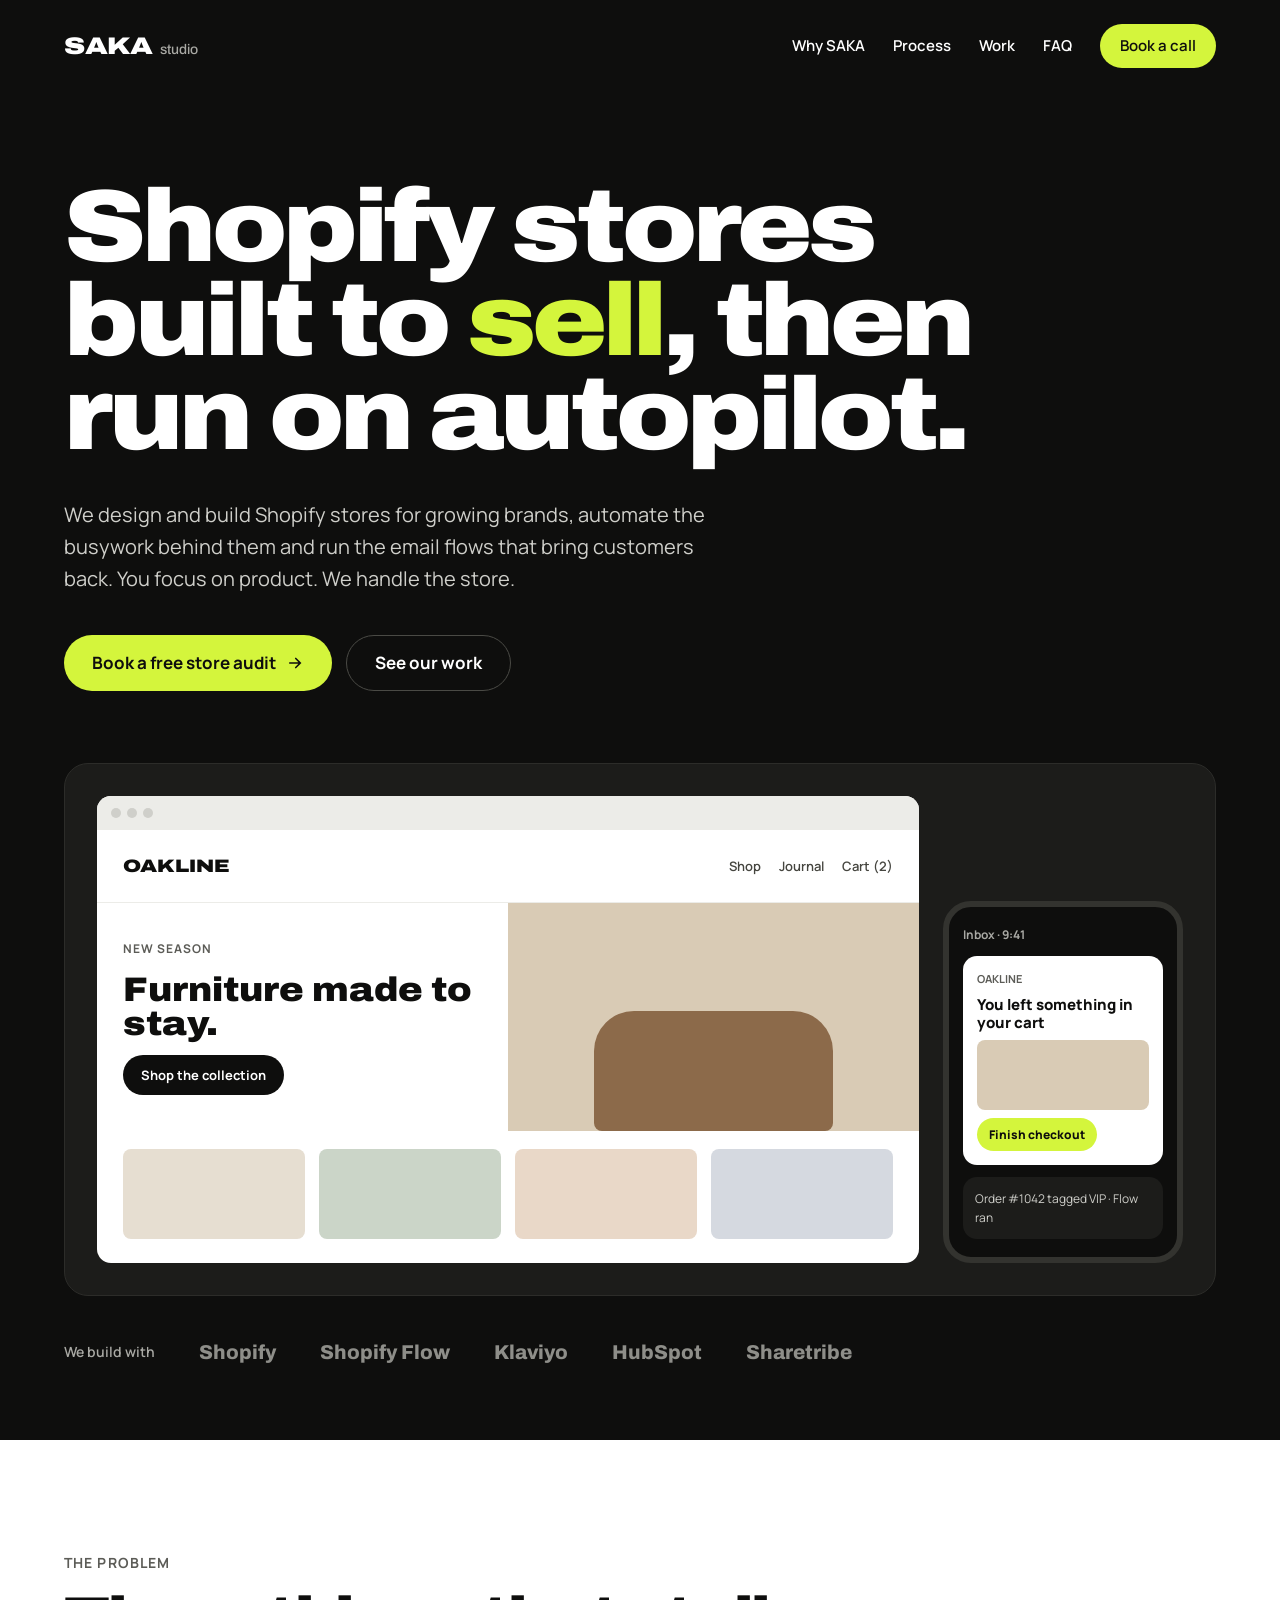
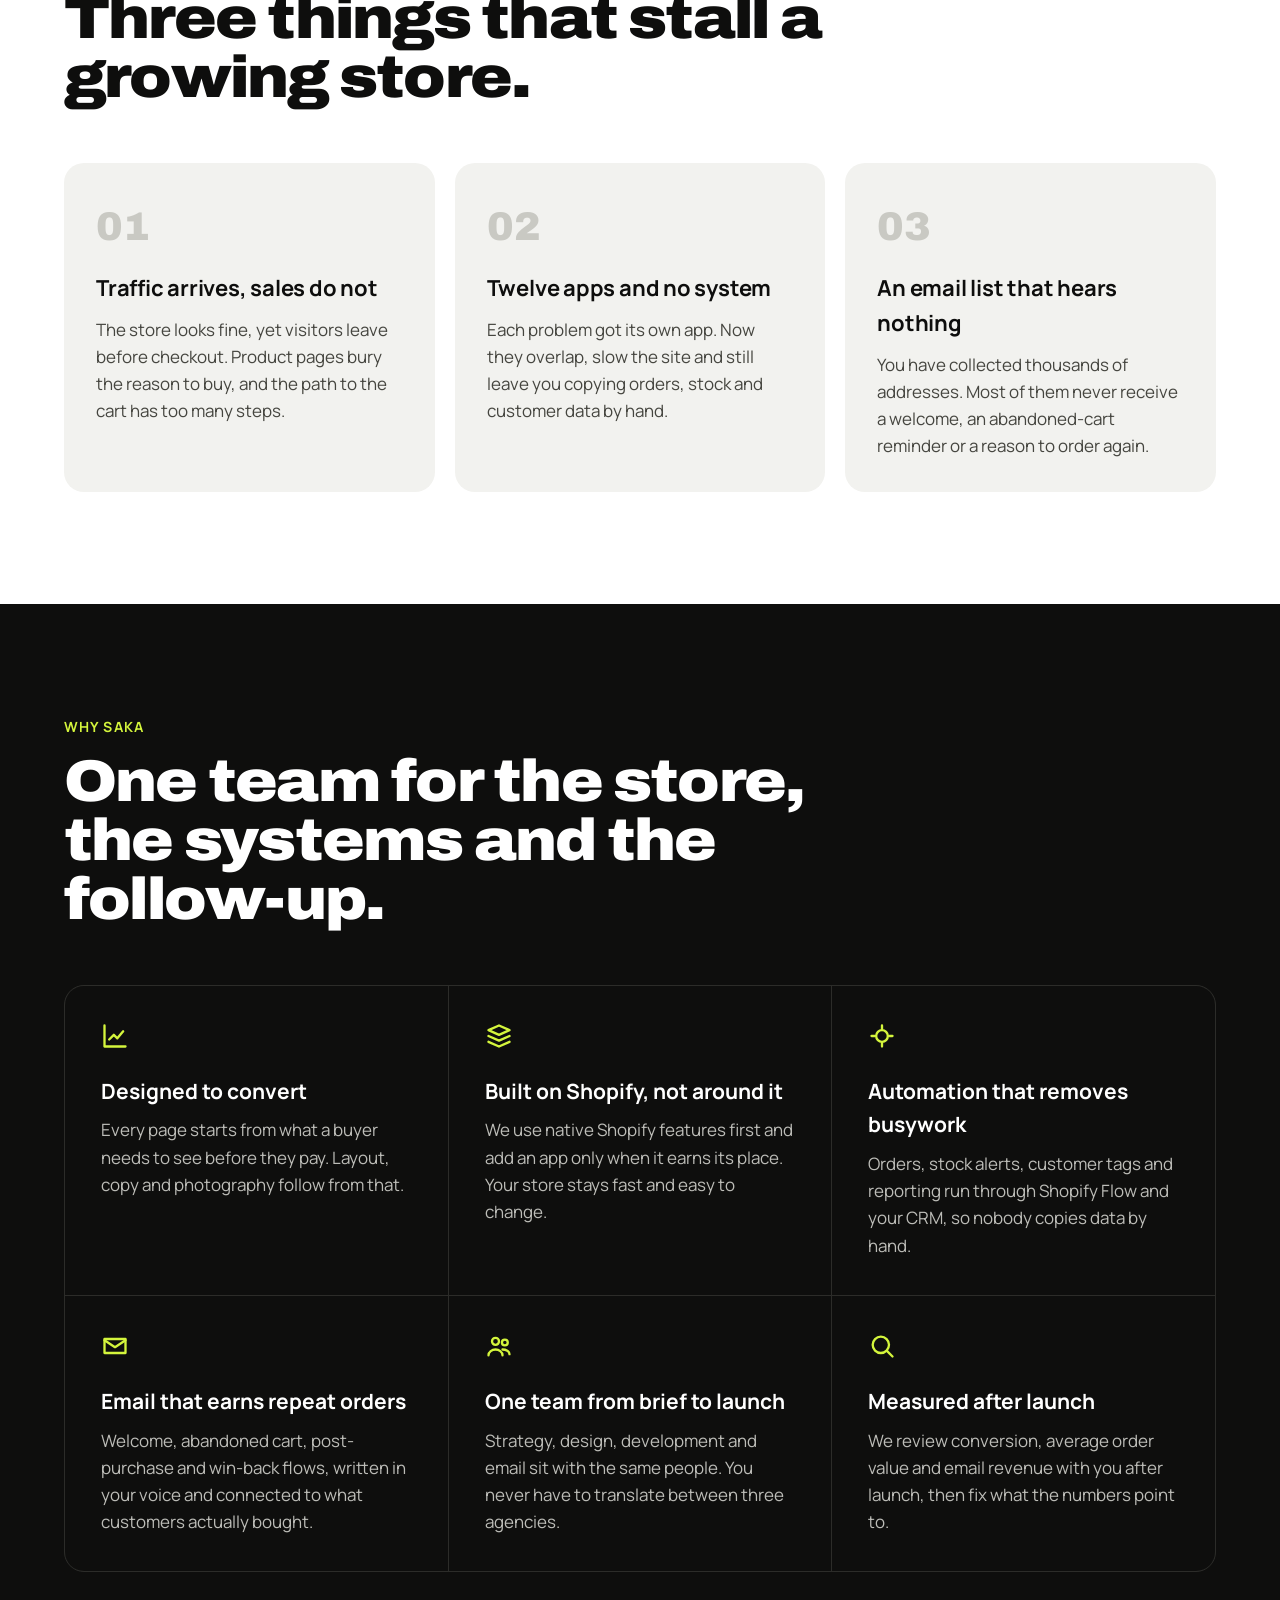
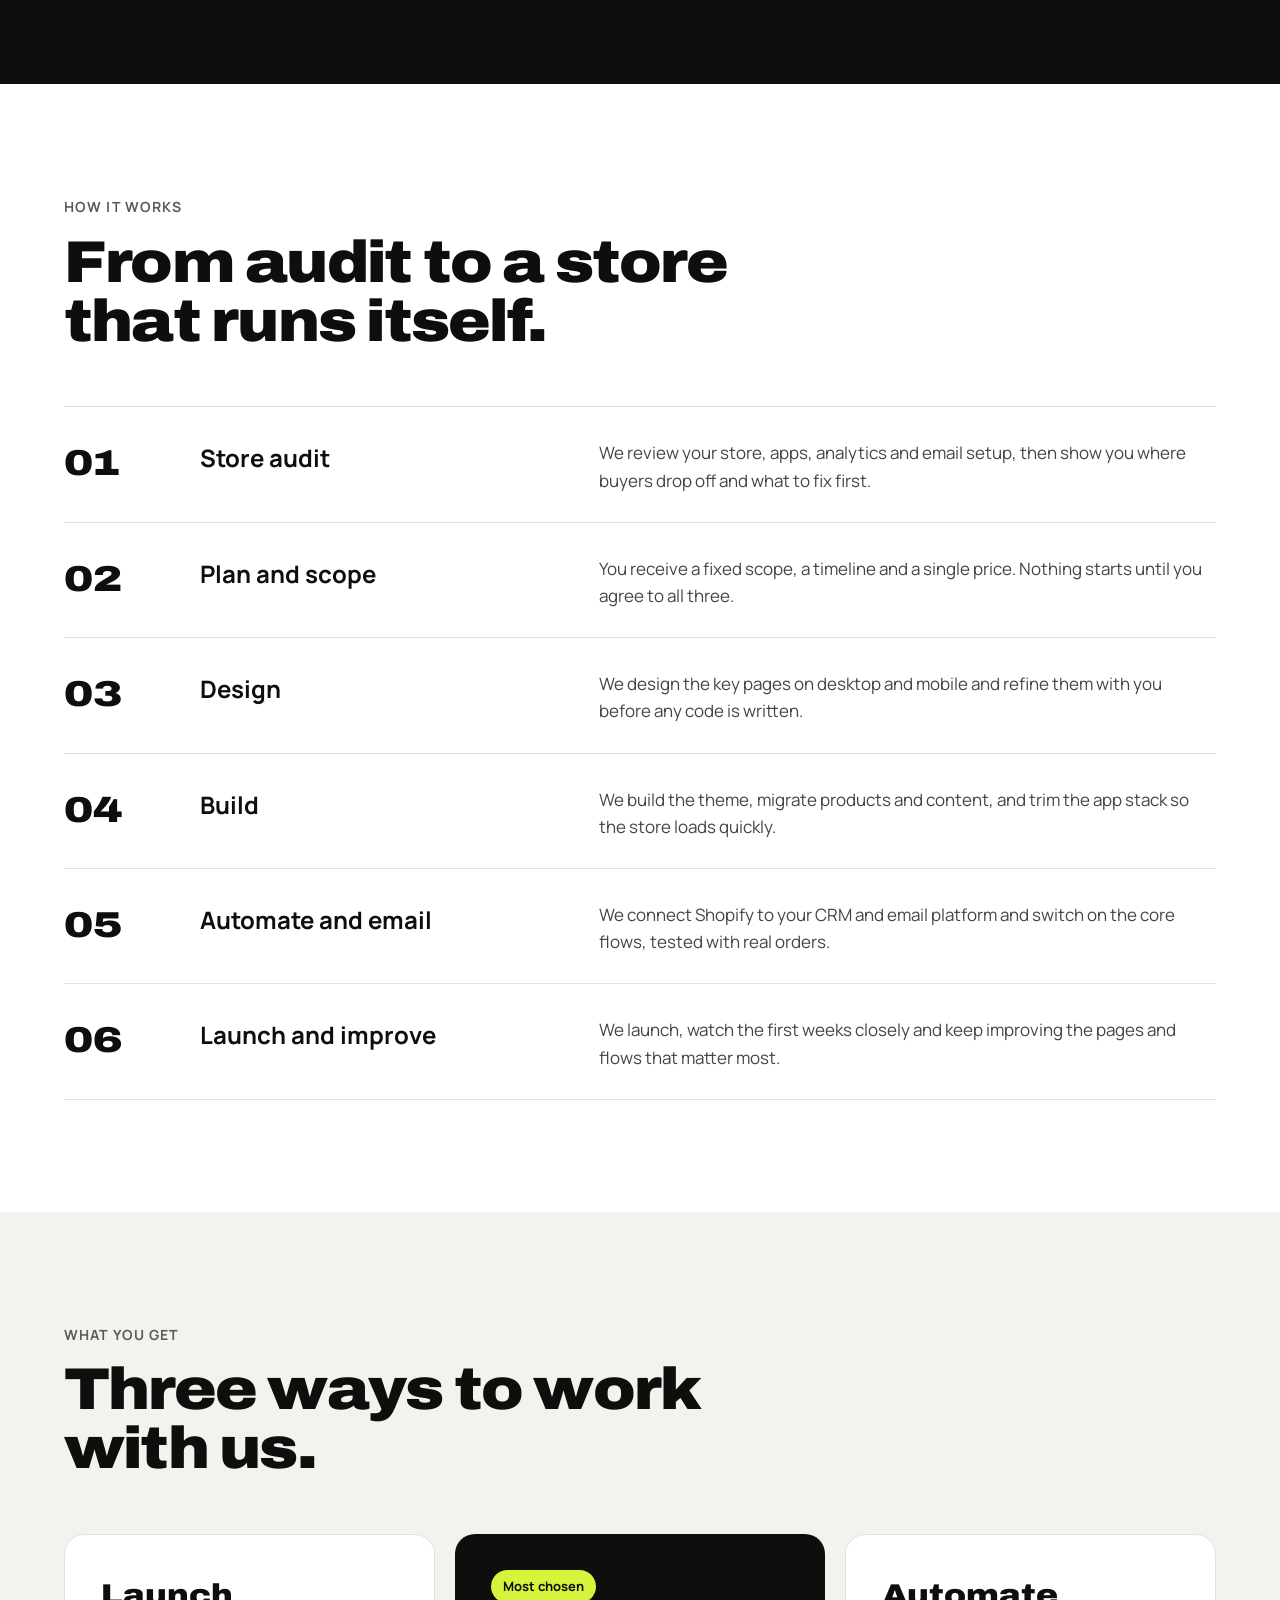
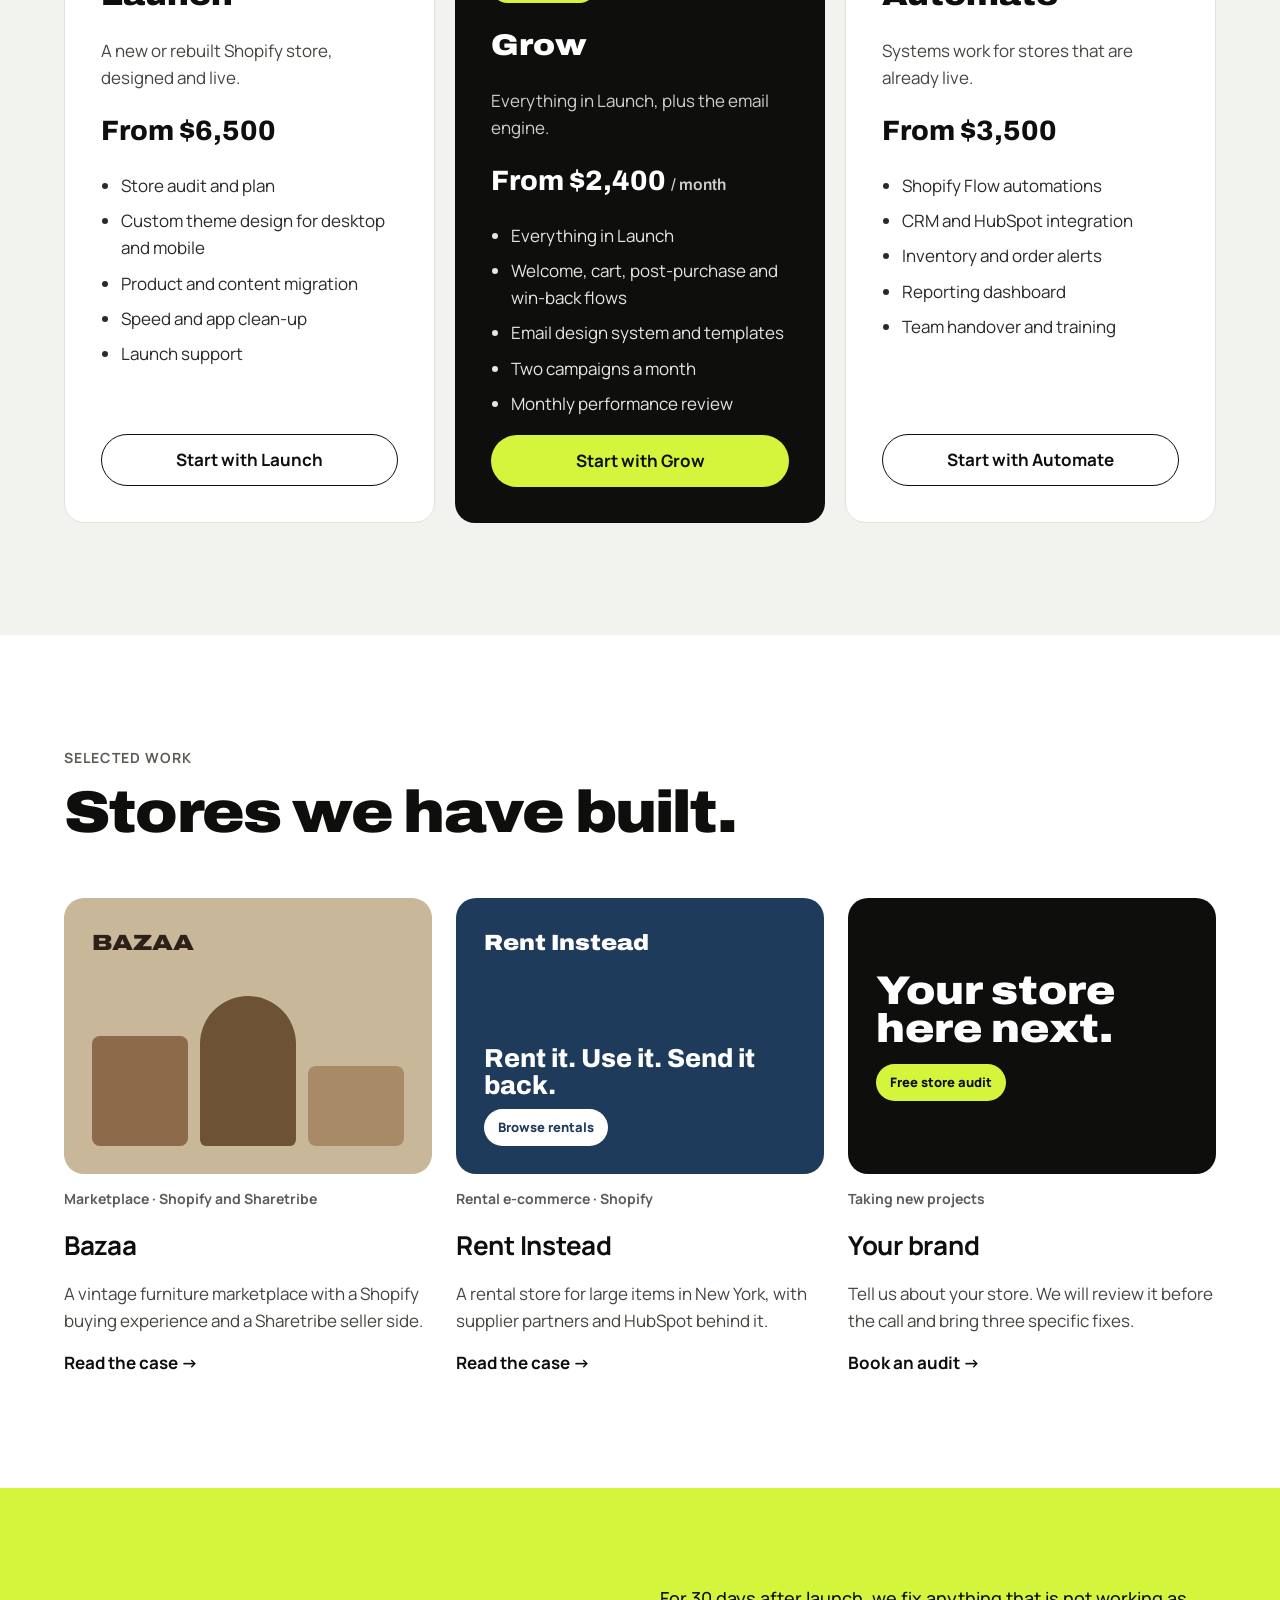
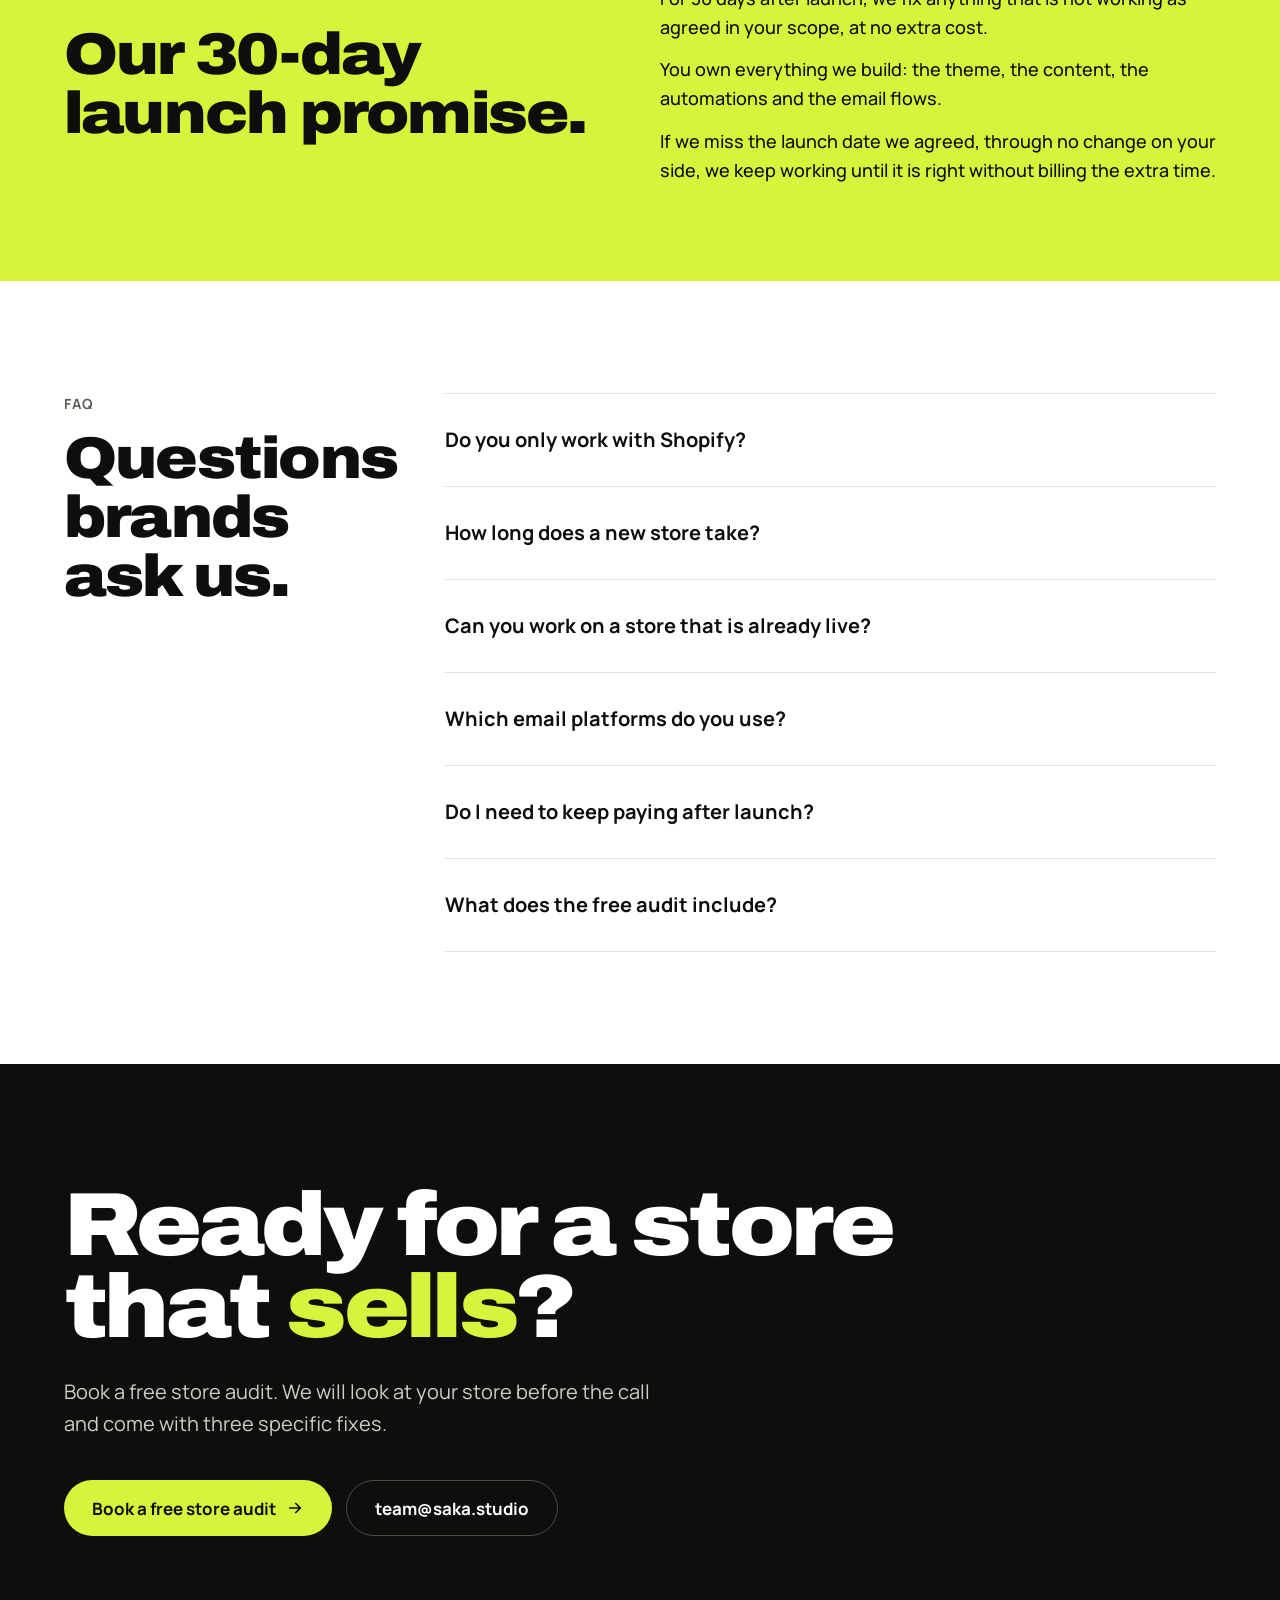
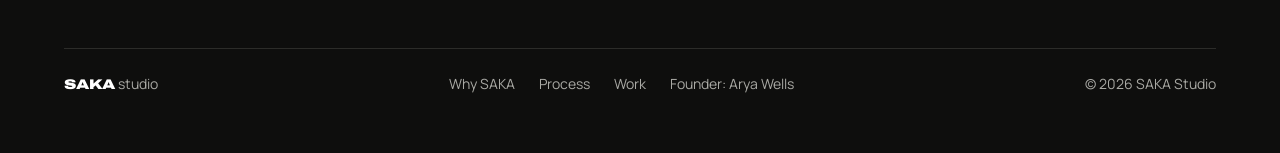
==== index.html @ b39fc04a "Launch saka.studio Co-Authored-By: Claude Opus 5.5 <noreply@anthropic.com>" ====
<!doctype html>
<html lang="en">
<head>
<meta charset="utf-8">
<meta name="viewport" content="width=device-width, initial-scale=1">
<title>SAKA Studio — Shopify design, build and automation</title>
<meta name="description" content="SAKA Studio designs and builds Shopify stores, automates the busywork behind them and runs the email flows that bring customers back.">
<meta property="og:title" content="SAKA Studio — Shopify design, build and automation">
<meta property="og:description" content="SAKA Studio designs and builds Shopify stores, automates the busywork behind them and runs the email flows that bring customers back.">
<link rel="icon" href="data:image/svg+xml,%3Csvg xmlns='http://www.w3.org/2000/svg' viewBox='0 0 32 32'%3E%3Crect width='32' height='32' rx='8' fill='%23D4F53C'/%3E%3C/svg%3E">
<link rel="preconnect" href="https://fonts.googleapis.com">
<link href="https://fonts.googleapis.com/css2?family=Archivo:wdth,wght@62..125,500..900&amp;family=Manrope:wght@400;500;600;700&amp;display=swap" rel="stylesheet">
<style>
body{margin:0;background:#0E0E0D}
a{color:inherit;text-decoration:none}
a:hover{opacity:0.85}
summary{cursor:pointer;list-style:none}
summary::-webkit-details-marker{display:none}
</style>
<style>html{scroll-behavior:smooth}img{max-width:100%}*{box-sizing:border-box}</style>
</head>
<body>
<div style="font-family: 'Manrope', system-ui, sans-serif; font-size: 17px; line-height: 1.6; color: #0E0E0D; background: #FFFFFF">


<section style="background: #0E0E0D; color: #FFFFFF">
<header style="max-width: 1200px; margin: 0 auto; padding: 24px; display: flex; flex-wrap: wrap; gap: 16px; justify-content: space-between; align-items: center">
<a href="#top" style="display: flex; align-items: baseline; gap: 8px">
<span style="font-family: 'Archivo', sans-serif; font-stretch: 125%; font-weight: 900; font-size: 24px; letter-spacing: -0.02em">SAKA</span>
<span style="font-family: 'Archivo', sans-serif; font-weight: 500; font-size: 14px; color: #A9A9A4">studio</span>
</a>
<nav aria-label="Main" style="display: flex; flex-wrap: wrap; align-items: center; gap: 28px; font-size: 15px; font-weight: 600">
<a href="#why">Why SAKA</a>
<a href="#process">Process</a>
<a href="#work">Work</a>
<a href="#faq">FAQ</a>
<a href="#book" style="display: inline-flex; align-items: center; min-height: 44px; padding: 0 20px; border-radius: 999px; background: #D4F53C; color: #0E0E0D">Book a call</a>
</nav>
</header>

<div id="top" style="max-width: 1200px; margin: 0 auto; padding: 88px 24px 72px">
<h1 style="margin: 0; font-family: 'Archivo', sans-serif; font-stretch: 112%; font-weight: 900; font-size: clamp(48px, 8vw, 112px); line-height: 0.92; letter-spacing: -0.04em; max-width: 13ch">Shopify stores built to <span style="color: #D4F53C">sell</span>, then run on autopilot.</h1>
<p style="margin: 36px 0 0; max-width: 56ch; font-size: 20px; color: #CFCFCA">We design and build Shopify stores for growing brands, automate the busywork behind them and run the email flows that bring customers back. You focus on product. We handle the store.</p>
<div style="margin-top: 40px; display: flex; flex-wrap: wrap; gap: 14px">
<a href="#book" style="display: inline-flex; align-items: center; gap: 10px; min-height: 56px; padding: 0 28px; border-radius: 999px; background: #D4F53C; color: #0E0E0D; font-weight: 700; font-size: 17px">Book a free store audit
<svg width="18" height="18" viewBox="0 0 24 24" fill="none" stroke="currentColor" stroke-width="2.2" stroke-linecap="round" aria-hidden="true"><path d="M5 12h14M13 6l6 6-6 6"></path></svg></a>
<a href="#work" style="display: inline-flex; align-items: center; min-height: 56px; padding: 0 28px; border-radius: 999px; border: 1.5px solid #4A4A45; font-weight: 700; font-size: 17px">See our work</a>
</div>
</div>

<div style="max-width: 1200px; margin: 0 auto; padding: 0 24px 72px">
<div aria-hidden="true" style="position: relative; border-radius: 24px; background: #1C1C1A; border: 1px solid #2C2C29; padding: 32px; display: flex; flex-wrap: wrap; gap: 24px; align-items: flex-end">
<div style="flex: 3 1 520px; border-radius: 14px; background: #FFFFFF; overflow: hidden; color: #0E0E0D">
<div style="display: flex; gap: 6px; padding: 12px 14px; background: #ECECE8">
<span style="width: 10px; height: 10px; border-radius: 50%; background: #CFCFCA"></span>
<span style="width: 10px; height: 10px; border-radius: 50%; background: #CFCFCA"></span>
<span style="width: 10px; height: 10px; border-radius: 50%; background: #CFCFCA"></span>
</div>
<div style="padding: 22px 26px; display: flex; justify-content: space-between; align-items: center; border-bottom: 1px solid #ECECE8">
<span style="font-family: 'Archivo', sans-serif; font-stretch: 125%; font-weight: 900; font-size: 18px">OAKLINE</span>
<span style="display: flex; gap: 18px; font-size: 13px; font-weight: 600; color: #45453F"><span>Shop</span><span>Journal</span><span>Cart (2)</span></span>
</div>
<div style="display: flex; flex-wrap: wrap">
<div style="flex: 1 1 260px; padding: 36px 26px; display: flex; flex-direction: column; gap: 14px; justify-content: center">
<span style="font-size: 12px; font-weight: 700; letter-spacing: 0.08em; text-transform: uppercase; color: #5C5C57">New season</span>
<span style="font-family: 'Archivo', sans-serif; font-stretch: 110%; font-weight: 900; font-size: 34px; line-height: 1">Furniture made to stay.</span>
<span style="align-self: flex-start; padding: 10px 18px; border-radius: 999px; background: #0E0E0D; color: #FFFFFF; font-size: 13px; font-weight: 700">Shop the collection</span>
</div>
<div style="flex: 1 1 260px; min-height: 220px; background: #D9CBB5; display: flex; align-items: flex-end; justify-content: center; padding-top: 30px">
<div style="width: 58%; height: 120px; border-radius: 40px 40px 8px 8px; background: #8C6A4A"></div>
</div>
</div>
<div style="display: flex; gap: 14px; padding: 18px 26px 24px">
<div style="flex: 1; height: 90px; border-radius: 8px; background: #E6DED1"></div>
<div style="flex: 1; height: 90px; border-radius: 8px; background: #CBD5C8"></div>
<div style="flex: 1; height: 90px; border-radius: 8px; background: #E9D8C8"></div>
<div style="flex: 1; height: 90px; border-radius: 8px; background: #D5D9E0"></div>
</div>
</div>
<div style="flex: 1 1 200px; max-width: 240px; border-radius: 28px; background: #0E0E0D; border: 6px solid #33332F; padding: 18px 14px; display: flex; flex-direction: column; gap: 12px; color: #FFFFFF">
<span style="font-size: 12px; font-weight: 700; color: #A9A9A4">Inbox · 9:41</span>
<div style="border-radius: 14px; background: #FFFFFF; color: #0E0E0D; padding: 14px; display: flex; flex-direction: column; gap: 8px">
<span style="font-size: 11px; font-weight: 700; color: #5C5C57">OAKLINE</span>
<span style="font-size: 15px; font-weight: 800; line-height: 1.2">You left something in your cart</span>
<div style="height: 70px; border-radius: 8px; background: #D9CBB5"></div>
<span style="align-self: flex-start; padding: 7px 12px; border-radius: 999px; background: #D4F53C; font-size: 12px; font-weight: 800">Finish checkout</span>
</div>
<div style="border-radius: 14px; background: #1C1C1A; padding: 12px; font-size: 12px; color: #CFCFCA">Order #1042 tagged VIP · Flow ran</div>
</div>
</div>
<div style="margin-top: 40px; display: flex; flex-wrap: wrap; align-items: center; gap: 16px 44px; font-family: 'Archivo', sans-serif; font-weight: 800; font-size: 20px; color: #8E8E89">
<span style="font-family: 'Manrope', sans-serif; font-size: 14px; font-weight: 600; color: #A9A9A4">We build with</span>
<span>Shopify</span>
<span>Shopify Flow</span>
<span>Klaviyo</span>
<span>HubSpot</span>
<span>Sharetribe</span>
</div>
</div>
</section>


<section style="max-width: 1200px; margin: 0 auto; padding: 112px 24px">
<p style="margin: 0; font-size: 14px; font-weight: 700; letter-spacing: 0.08em; text-transform: uppercase; color: #5C5C57">The problem</p>
<h2 style="margin: 14px 0 56px; font-family: 'Archivo', sans-serif; font-stretch: 110%; font-weight: 900; font-size: clamp(34px, 4.6vw, 60px); line-height: 1; letter-spacing: -0.03em; max-width: 18ch">Three things that stall a growing store.</h2>
<div style="display: flex; flex-wrap: wrap; gap: 20px">
<div style="flex: 1 1 300px; padding: 32px; border-radius: 20px; background: #F2F2EF">
<span style="font-family: 'Archivo', sans-serif; font-weight: 900; font-size: 40px; color: #C9C9C3">01</span>
<h3 style="margin: 12px 0 10px; font-size: 22px; font-weight: 700; letter-spacing: -0.01em">Traffic arrives, sales do not</h3>
<p style="margin: 0; color: #45453F">The store looks fine, yet visitors leave before checkout. Product pages bury the reason to buy, and the path to the cart has too many steps.</p>
</div>
<div style="flex: 1 1 300px; padding: 32px; border-radius: 20px; background: #F2F2EF">
<span style="font-family: 'Archivo', sans-serif; font-weight: 900; font-size: 40px; color: #C9C9C3">02</span>
<h3 style="margin: 12px 0 10px; font-size: 22px; font-weight: 700; letter-spacing: -0.01em">Twelve apps and no system</h3>
<p style="margin: 0; color: #45453F">Each problem got its own app. Now they overlap, slow the site and still leave you copying orders, stock and customer data by hand.</p>
</div>
<div style="flex: 1 1 300px; padding: 32px; border-radius: 20px; background: #F2F2EF">
<span style="font-family: 'Archivo', sans-serif; font-weight: 900; font-size: 40px; color: #C9C9C3">03</span>
<h3 style="margin: 12px 0 10px; font-size: 22px; font-weight: 700; letter-spacing: -0.01em">An email list that hears nothing</h3>
<p style="margin: 0; color: #45453F">You have collected thousands of addresses. Most of them never receive a welcome, an abandoned-cart reminder or a reason to order again.</p>
</div>
</div>
</section>


<section id="why" style="background: #0E0E0D; color: #FFFFFF">
<div style="max-width: 1200px; margin: 0 auto; padding: 112px 24px">
<p style="margin: 0; font-size: 14px; font-weight: 700; letter-spacing: 0.08em; text-transform: uppercase; color: #D4F53C">Why SAKA</p>
<h2 style="margin: 14px 0 56px; font-family: 'Archivo', sans-serif; font-stretch: 110%; font-weight: 900; font-size: clamp(34px, 4.6vw, 60px); line-height: 1; letter-spacing: -0.03em; max-width: 20ch">One team for the store, the systems and the follow-up.</h2>
<div style="display: grid; grid-template-columns: repeat(auto-fit, minmax(300px, 1fr)); gap: 1px; background: #2C2C29; border: 1px solid #2C2C29; border-radius: 20px; overflow: hidden">
<div style="padding: 36px; background: #0E0E0D">
<svg width="28" height="28" viewBox="0 0 24 24" fill="none" stroke="#D4F53C" stroke-width="2" stroke-linecap="round" stroke-linejoin="round" aria-hidden="true"><path d="M3 3v18h18"></path><path d="M7 15l4-4 3 3 5-6"></path></svg>
<h3 style="margin: 18px 0 8px; font-size: 21px; font-weight: 700">Designed to convert</h3>
<p style="margin: 0; color: #BDBDB8">Every page starts from what a buyer needs to see before they pay. Layout, copy and photography follow from that.</p>
</div>
<div style="padding: 36px; background: #0E0E0D">
<svg width="28" height="28" viewBox="0 0 24 24" fill="none" stroke="#D4F53C" stroke-width="2" stroke-linecap="round" stroke-linejoin="round" aria-hidden="true"><path d="M3 7l9-4 9 4-9 4-9-4z"></path><path d="M3 12l9 4 9-4"></path><path d="M3 17l9 4 9-4"></path></svg>
<h3 style="margin: 18px 0 8px; font-size: 21px; font-weight: 700">Built on Shopify, not around it</h3>
<p style="margin: 0; color: #BDBDB8">We use native Shopify features first and add an app only when it earns its place. Your store stays fast and easy to change.</p>
</div>
<div style="padding: 36px; background: #0E0E0D">
<svg width="28" height="28" viewBox="0 0 24 24" fill="none" stroke="#D4F53C" stroke-width="2" stroke-linecap="round" stroke-linejoin="round" aria-hidden="true"><path d="M12 3v3M12 18v3M3 12h3M18 12h3"></path><circle cx="12" cy="12" r="5"></circle></svg>
<h3 style="margin: 18px 0 8px; font-size: 21px; font-weight: 700">Automation that removes busywork</h3>
<p style="margin: 0; color: #BDBDB8">Orders, stock alerts, customer tags and reporting run through Shopify Flow and your CRM, so nobody copies data by hand.</p>
</div>
<div style="padding: 36px; background: #0E0E0D">
<svg width="28" height="28" viewBox="0 0 24 24" fill="none" stroke="#D4F53C" stroke-width="2" stroke-linecap="round" stroke-linejoin="round" aria-hidden="true"><path d="M3 6h18v12H3z"></path><path d="M3 7l9 6 9-6"></path></svg>
<h3 style="margin: 18px 0 8px; font-size: 21px; font-weight: 700">Email that earns repeat orders</h3>
<p style="margin: 0; color: #BDBDB8">Welcome, abandoned cart, post-purchase and win-back flows, written in your voice and connected to what customers actually bought.</p>
</div>
<div style="padding: 36px; background: #0E0E0D">
<svg width="28" height="28" viewBox="0 0 24 24" fill="none" stroke="#D4F53C" stroke-width="2" stroke-linecap="round" stroke-linejoin="round" aria-hidden="true"><circle cx="9" cy="8" r="3"></circle><circle cx="17" cy="9" r="2.5"></circle><path d="M3 20c0-3 3-5 6-5s6 2 6 5"></path><path d="M15 15c3 0 6 1.5 6 4"></path></svg>
<h3 style="margin: 18px 0 8px; font-size: 21px; font-weight: 700">One team from brief to launch</h3>
<p style="margin: 0; color: #BDBDB8">Strategy, design, development and email sit with the same people. You never have to translate between three agencies.</p>
</div>
<div style="padding: 36px; background: #0E0E0D">
<svg width="28" height="28" viewBox="0 0 24 24" fill="none" stroke="#D4F53C" stroke-width="2" stroke-linecap="round" stroke-linejoin="round" aria-hidden="true"><circle cx="11" cy="11" r="7"></circle><path d="M21 21l-5-5"></path></svg>
<h3 style="margin: 18px 0 8px; font-size: 21px; font-weight: 700">Measured after launch</h3>
<p style="margin: 0; color: #BDBDB8">We review conversion, average order value and email revenue with you after launch, then fix what the numbers point to.</p>
</div>
</div>
</div>
</section>


<section id="process" style="max-width: 1200px; margin: 0 auto; padding: 112px 24px">
<p style="margin: 0; font-size: 14px; font-weight: 700; letter-spacing: 0.08em; text-transform: uppercase; color: #5C5C57">How it works</p>
<h2 style="margin: 14px 0 56px; font-family: 'Archivo', sans-serif; font-stretch: 110%; font-weight: 900; font-size: clamp(34px, 4.6vw, 60px); line-height: 1; letter-spacing: -0.03em; max-width: 18ch">From audit to a store that runs itself.</h2>
<div style="display: flex; flex-direction: column">
<div style="display: flex; flex-wrap: wrap; gap: 12px 40px; padding: 28px 0; border-top: 1px solid #E2E2DD">
<span style="flex: 0 0 96px; font-family: 'Archivo', sans-serif; font-stretch: 125%; font-weight: 900; font-size: 36px; color: #0E0E0D">01</span>
<h3 style="flex: 1 1 240px; margin: 4px 0 0; font-size: 24px; font-weight: 700">Store audit</h3>
<p style="flex: 2 1 380px; margin: 4px 0 0; color: #45453F">We review your store, apps, analytics and email setup, then show you where buyers drop off and what to fix first.</p>
</div>
<div style="display: flex; flex-wrap: wrap; gap: 12px 40px; padding: 28px 0; border-top: 1px solid #E2E2DD">
<span style="flex: 0 0 96px; font-family: 'Archivo', sans-serif; font-stretch: 125%; font-weight: 900; font-size: 36px; color: #0E0E0D">02</span>
<h3 style="flex: 1 1 240px; margin: 4px 0 0; font-size: 24px; font-weight: 700">Plan and scope</h3>
<p style="flex: 2 1 380px; margin: 4px 0 0; color: #45453F">You receive a fixed scope, a timeline and a single price. Nothing starts until you agree to all three.</p>
</div>
<div style="display: flex; flex-wrap: wrap; gap: 12px 40px; padding: 28px 0; border-top: 1px solid #E2E2DD">
<span style="flex: 0 0 96px; font-family: 'Archivo', sans-serif; font-stretch: 125%; font-weight: 900; font-size: 36px; color: #0E0E0D">03</span>
<h3 style="flex: 1 1 240px; margin: 4px 0 0; font-size: 24px; font-weight: 700">Design</h3>
<p style="flex: 2 1 380px; margin: 4px 0 0; color: #45453F">We design the key pages on desktop and mobile and refine them with you before any code is written.</p>
</div>
<div style="display: flex; flex-wrap: wrap; gap: 12px 40px; padding: 28px 0; border-top: 1px solid #E2E2DD">
<span style="flex: 0 0 96px; font-family: 'Archivo', sans-serif; font-stretch: 125%; font-weight: 900; font-size: 36px; color: #0E0E0D">04</span>
<h3 style="flex: 1 1 240px; margin: 4px 0 0; font-size: 24px; font-weight: 700">Build</h3>
<p style="flex: 2 1 380px; margin: 4px 0 0; color: #45453F">We build the theme, migrate products and content, and trim the app stack so the store loads quickly.</p>
</div>
<div style="display: flex; flex-wrap: wrap; gap: 12px 40px; padding: 28px 0; border-top: 1px solid #E2E2DD">
<span style="flex: 0 0 96px; font-family: 'Archivo', sans-serif; font-stretch: 125%; font-weight: 900; font-size: 36px; color: #0E0E0D">05</span>
<h3 style="flex: 1 1 240px; margin: 4px 0 0; font-size: 24px; font-weight: 700">Automate and email</h3>
<p style="flex: 2 1 380px; margin: 4px 0 0; color: #45453F">We connect Shopify to your CRM and email platform and switch on the core flows, tested with real orders.</p>
</div>
<div style="display: flex; flex-wrap: wrap; gap: 12px 40px; padding: 28px 0; border-top: 1px solid #E2E2DD; border-bottom: 1px solid #E2E2DD">
<span style="flex: 0 0 96px; font-family: 'Archivo', sans-serif; font-stretch: 125%; font-weight: 900; font-size: 36px; color: #0E0E0D">06</span>
<h3 style="flex: 1 1 240px; margin: 4px 0 0; font-size: 24px; font-weight: 700">Launch and improve</h3>
<p style="flex: 2 1 380px; margin: 4px 0 0; color: #45453F">We launch, watch the first weeks closely and keep improving the pages and flows that matter most.</p>
</div>
</div>
</section>


<section style="background: #F2F2EF">
<div style="max-width: 1200px; margin: 0 auto; padding: 112px 24px">
<p style="margin: 0; font-size: 14px; font-weight: 700; letter-spacing: 0.08em; text-transform: uppercase; color: #5C5C57">What you get</p>
<h2 style="margin: 14px 0 56px; font-family: 'Archivo', sans-serif; font-stretch: 110%; font-weight: 900; font-size: clamp(34px, 4.6vw, 60px); line-height: 1; letter-spacing: -0.03em; max-width: 18ch">Three ways to work with us.</h2>
<div style="display: flex; flex-wrap: wrap; gap: 20px; align-items: stretch">

<div style="flex: 1 1 300px; display: flex; flex-direction: column; gap: 18px; padding: 36px; border-radius: 20px; background: #FFFFFF; border: 1px solid #E2E2DD">
<h3 style="margin: 0; font-family: 'Archivo', sans-serif; font-stretch: 112%; font-weight: 900; font-size: 30px">Launch</h3>
<p style="margin: 0; color: #45453F">A new or rebuilt Shopify store, designed and live.</p>
<p style="margin: 0; font-family: 'Archivo', sans-serif; font-weight: 800; font-size: 28px">From $6,500</p>
<ul style="margin: 0; padding: 0 0 0 20px; color: #2A2A26; display: flex; flex-direction: column; gap: 8px">
<li>Store audit and plan</li>
<li>Custom theme design for desktop and mobile</li>
<li>Product and content migration</li>
<li>Speed and app clean-up</li>
<li>Launch support</li>
</ul>
<a href="#book" style="margin-top: auto; display: inline-flex; justify-content: center; align-items: center; min-height: 52px; border-radius: 999px; border: 1.5px solid #0E0E0D; font-weight: 700">Start with Launch</a>
</div>

<div style="flex: 1 1 300px; display: flex; flex-direction: column; gap: 18px; padding: 36px; border-radius: 20px; background: #0E0E0D; color: #FFFFFF">
<span style="align-self: flex-start; padding: 6px 12px; border-radius: 999px; background: #D4F53C; color: #0E0E0D; font-size: 13px; font-weight: 700">Most chosen</span>
<h3 style="margin: 0; font-family: 'Archivo', sans-serif; font-stretch: 112%; font-weight: 900; font-size: 30px">Grow</h3>
<p style="margin: 0; color: #CFCFCA">Everything in Launch, plus the email engine.</p>
<p style="margin: 0; font-family: 'Archivo', sans-serif; font-weight: 800; font-size: 28px">From $2,400 <span style="font-size: 16px; font-weight: 600; color: #CFCFCA">/ month</span></p>
<ul style="margin: 0; padding: 0 0 0 20px; color: #E6E6E1; display: flex; flex-direction: column; gap: 8px">
<li>Everything in Launch</li>
<li>Welcome, cart, post-purchase and win-back flows</li>
<li>Email design system and templates</li>
<li>Two campaigns a month</li>
<li>Monthly performance review</li>
</ul>
<a href="#book" style="margin-top: auto; display: inline-flex; justify-content: center; align-items: center; min-height: 52px; border-radius: 999px; background: #D4F53C; color: #0E0E0D; font-weight: 700">Start with Grow</a>
</div>

<div style="flex: 1 1 300px; display: flex; flex-direction: column; gap: 18px; padding: 36px; border-radius: 20px; background: #FFFFFF; border: 1px solid #E2E2DD">
<h3 style="margin: 0; font-family: 'Archivo', sans-serif; font-stretch: 112%; font-weight: 900; font-size: 30px">Automate</h3>
<p style="margin: 0; color: #45453F">Systems work for stores that are already live.</p>
<p style="margin: 0; font-family: 'Archivo', sans-serif; font-weight: 800; font-size: 28px">From $3,500</p>
<ul style="margin: 0; padding: 0 0 0 20px; color: #2A2A26; display: flex; flex-direction: column; gap: 8px">
<li>Shopify Flow automations</li>
<li>CRM and HubSpot integration</li>
<li>Inventory and order alerts</li>
<li>Reporting dashboard</li>
<li>Team handover and training</li>
</ul>
<a href="#book" style="margin-top: auto; display: inline-flex; justify-content: center; align-items: center; min-height: 52px; border-radius: 999px; border: 1.5px solid #0E0E0D; font-weight: 700">Start with Automate</a>
</div>

</div>
</div>
</section>


<section id="work" style="max-width: 1200px; margin: 0 auto; padding: 112px 24px">
<p style="margin: 0; font-size: 14px; font-weight: 700; letter-spacing: 0.08em; text-transform: uppercase; color: #5C5C57">Selected work</p>
<h2 style="margin: 14px 0 56px; font-family: 'Archivo', sans-serif; font-stretch: 110%; font-weight: 900; font-size: clamp(34px, 4.6vw, 60px); line-height: 1; letter-spacing: -0.03em; max-width: 18ch">Stores we have built.</h2>
<div style="display: flex; flex-wrap: wrap; gap: 24px">

<a href="https://contra.com/p/NAvFkm3E-bazaa-shopify-x-sharetribe-project" style="flex: 1 1 340px; display: flex; flex-direction: column; gap: 14px">
<div aria-hidden="true" style="aspect-ratio: 4 / 3; border-radius: 20px; background: #C9B79A; display: flex; flex-direction: column; justify-content: space-between; padding: 28px; color: #2B2118">
<span style="font-family: 'Archivo', sans-serif; font-stretch: 125%; font-weight: 900; font-size: 22px">BAZAA</span>
<div style="display: flex; gap: 12px; align-items: flex-end">
<div style="flex: 1; height: 110px; border-radius: 8px; background: #8C6A4A"></div>
<div style="flex: 1; height: 150px; border-radius: 60px 60px 8px 8px; background: #6E5236"></div>
<div style="flex: 1; height: 80px; border-radius: 8px; background: #A88A66"></div>
</div>
</div>
<span style="font-size: 14px; font-weight: 700; color: #5C5C57">Marketplace · Shopify and Sharetribe</span>
<h3 style="margin: 0; font-size: 26px; font-weight: 700; letter-spacing: -0.01em">Bazaa</h3>
<p style="margin: 0; color: #45453F">A vintage furniture marketplace with a Shopify buying experience and a Sharetribe seller side.</p>
<span style="font-weight: 700">Read the case →</span>
</a>

<a href="https://contra.com/p/MNZAkgL6-rent-instead-rent-large-items-so-you-dont-have-to-store-them" style="flex: 1 1 340px; display: flex; flex-direction: column; gap: 14px">
<div aria-hidden="true" style="aspect-ratio: 4 / 3; border-radius: 20px; background: #1F3B5C; display: flex; flex-direction: column; justify-content: space-between; padding: 28px; color: #FFFFFF">
<span style="font-family: 'Archivo', sans-serif; font-stretch: 112%; font-weight: 900; font-size: 22px">Rent Instead</span>
<div style="display: flex; flex-direction: column; gap: 10px">
<span style="font-family: 'Archivo', sans-serif; font-weight: 800; font-size: 26px; line-height: 1.05">Rent it. Use it. Send it back.</span>
<span style="align-self: flex-start; padding: 8px 14px; border-radius: 999px; background: #FFFFFF; color: #1F3B5C; font-size: 13px; font-weight: 800">Browse rentals</span>
</div>
</div>
<span style="font-size: 14px; font-weight: 700; color: #5C5C57">Rental e-commerce · Shopify</span>
<h3 style="margin: 0; font-size: 26px; font-weight: 700; letter-spacing: -0.01em">Rent Instead</h3>
<p style="margin: 0; color: #45453F">A rental store for large items in New York, with supplier partners and HubSpot behind it.</p>
<span style="font-weight: 700">Read the case →</span>
</a>

<a href="#book" style="flex: 1 1 340px; display: flex; flex-direction: column; gap: 14px">
<div aria-hidden="true" style="aspect-ratio: 4 / 3; border-radius: 20px; background: #0E0E0D; display: flex; flex-direction: column; justify-content: center; gap: 16px; padding: 28px; color: #FFFFFF">
<span style="font-family: 'Archivo', sans-serif; font-stretch: 112%; font-weight: 900; font-size: 40px; line-height: 0.95">Your store<br>here next.</span>
<span style="align-self: flex-start; padding: 8px 14px; border-radius: 999px; background: #D4F53C; color: #0E0E0D; font-size: 13px; font-weight: 800">Free store audit</span>
</div>
<span style="font-size: 14px; font-weight: 700; color: #5C5C57">Taking new projects</span>
<h3 style="margin: 0; font-size: 26px; font-weight: 700; letter-spacing: -0.01em">Your brand</h3>
<p style="margin: 0; color: #45453F">Tell us about your store. We will review it before the call and bring three specific fixes.</p>
<span style="font-weight: 700">Book an audit →</span>
</a>

</div>
</section>


<section style="background: #D4F53C; color: #0E0E0D">
<div style="max-width: 1200px; margin: 0 auto; padding: 96px 24px; display: flex; flex-wrap: wrap; gap: 40px; align-items: center">
<h2 style="flex: 1 1 420px; margin: 0; font-family: 'Archivo', sans-serif; font-stretch: 112%; font-weight: 900; font-size: clamp(34px, 4.6vw, 60px); line-height: 1; letter-spacing: -0.03em">Our 30-day launch promise.</h2>
<div style="flex: 1 1 420px; display: flex; flex-direction: column; gap: 14px; font-size: 18px; font-weight: 500">
<p style="margin: 0">For 30 days after launch, we fix anything that is not working as agreed in your scope, at no extra cost.</p>
<p style="margin: 0">You own everything we build: the theme, the content, the automations and the email flows.</p>
<p style="margin: 0">If we miss the launch date we agreed, through no change on your side, we keep working until it is right without billing the extra time.</p>
</div>
</div>
</section>


<section id="faq" style="max-width: 1200px; margin: 0 auto; padding: 112px 24px; display: flex; flex-wrap: wrap; gap: 48px">
<div style="flex: 1 1 300px">
<p style="margin: 0; font-size: 14px; font-weight: 700; letter-spacing: 0.08em; text-transform: uppercase; color: #5C5C57">FAQ</p>
<h2 style="margin: 14px 0 0; font-family: 'Archivo', sans-serif; font-stretch: 110%; font-weight: 900; font-size: clamp(34px, 4.6vw, 60px); line-height: 1; letter-spacing: -0.03em">Questions brands ask us.</h2>
</div>
<div style="flex: 999 1 560px; min-width: 0; display: flex; flex-direction: column">
<details style="padding: 24px 0; border-top: 1px solid #E2E2DD">
<summary style="font-size: 20px; font-weight: 700; min-height: 44px; display: flex; align-items: center">Do you only work with Shopify?</summary>
<p style="margin: 12px 0 0; color: #45453F">Yes. We work only on Shopify and Shopify Plus, which lets us go deep on one platform and its ecosystem.</p>
</details>
<details style="padding: 24px 0; border-top: 1px solid #E2E2DD">
<summary style="font-size: 20px; font-weight: 700; min-height: 44px; display: flex; align-items: center">How long does a new store take?</summary>
<p style="margin: 12px 0 0; color: #45453F">Most Launch projects take four to six weeks from signed scope to launch. Automation-only work is usually faster.</p>
</details>
<details style="padding: 24px 0; border-top: 1px solid #E2E2DD">
<summary style="font-size: 20px; font-weight: 700; min-height: 44px; display: flex; align-items: center">Can you work on a store that is already live?</summary>
<p style="margin: 12px 0 0; color: #45453F">Yes. We can redesign key pages, clean up apps or add automation and email without taking the store offline.</p>
</details>
<details style="padding: 24px 0; border-top: 1px solid #E2E2DD">
<summary style="font-size: 20px; font-weight: 700; min-height: 44px; display: flex; align-items: center">Which email platforms do you use?</summary>
<p style="margin: 12px 0 0; color: #45453F">We usually build on Klaviyo or Shopify Email, and we connect to HubSpot when your team already uses it.</p>
</details>
<details style="padding: 24px 0; border-top: 1px solid #E2E2DD">
<summary style="font-size: 20px; font-weight: 700; min-height: 44px; display: flex; align-items: center">Do I need to keep paying after launch?</summary>
<p style="margin: 12px 0 0; color: #45453F">No. Launch and Automate are one-off projects. Grow is monthly because the email work continues.</p>
</details>
<details style="padding: 24px 0; border-top: 1px solid #E2E2DD; border-bottom: 1px solid #E2E2DD">
<summary style="font-size: 20px; font-weight: 700; min-height: 44px; display: flex; align-items: center">What does the free audit include?</summary>
<p style="margin: 12px 0 0; color: #45453F">A 30-minute call and a short written review of your store, with the three changes we would make first.</p>
</details>
</div>
</section>


<section id="book" style="background: #0E0E0D; color: #FFFFFF">
<div style="max-width: 1200px; margin: 0 auto; padding: 120px 24px 56px">
<h2 style="margin: 0; font-family: 'Archivo', sans-serif; font-stretch: 112%; font-weight: 900; font-size: clamp(44px, 7vw, 104px); line-height: 0.92; letter-spacing: -0.04em; max-width: 14ch">Ready for a store that <span style="color: #D4F53C">sells</span>?</h2>
<p style="margin: 28px 0 0; max-width: 52ch; font-size: 20px; color: #CFCFCA">Book a free store audit. We will look at your store before the call and come with three specific fixes.</p>
<div style="margin-top: 40px; display: flex; flex-wrap: wrap; gap: 14px">
<a href="mailto:team@saka.studio?subject=Free%20store%20audit" style="display: inline-flex; align-items: center; gap: 10px; min-height: 56px; padding: 0 28px; border-radius: 999px; background: #D4F53C; color: #0E0E0D; font-weight: 700; font-size: 17px">Book a free store audit
<svg width="18" height="18" viewBox="0 0 24 24" fill="none" stroke="currentColor" stroke-width="2.2" stroke-linecap="round" aria-hidden="true"><path d="M5 12h14M13 6l6 6-6 6"></path></svg></a>
<a href="mailto:team@saka.studio" style="display: inline-flex; align-items: center; min-height: 56px; padding: 0 28px; border-radius: 999px; border: 1.5px solid #4A4A45; font-weight: 700; font-size: 17px">team@saka.studio</a>
</div>
<footer style="margin-top: 112px; padding-top: 24px; border-top: 1px solid #2C2C29; display: flex; flex-wrap: wrap; justify-content: space-between; gap: 16px; font-size: 14px; color: #A9A9A4">
<span><span style="font-family: 'Archivo', sans-serif; font-stretch: 125%; font-weight: 900; color: #FFFFFF">SAKA</span> studio</span>
<span style="display: flex; flex-wrap: wrap; gap: 24px">
<a href="#why">Why SAKA</a>
<a href="#process">Process</a>
<a href="#work">Work</a>
<a href="https://aryawells.com">Founder: Arya Wells</a>
</span>
<span>© 2026 SAKA Studio</span>
</footer>
</div>
</section>

</div>
</body>
</html>
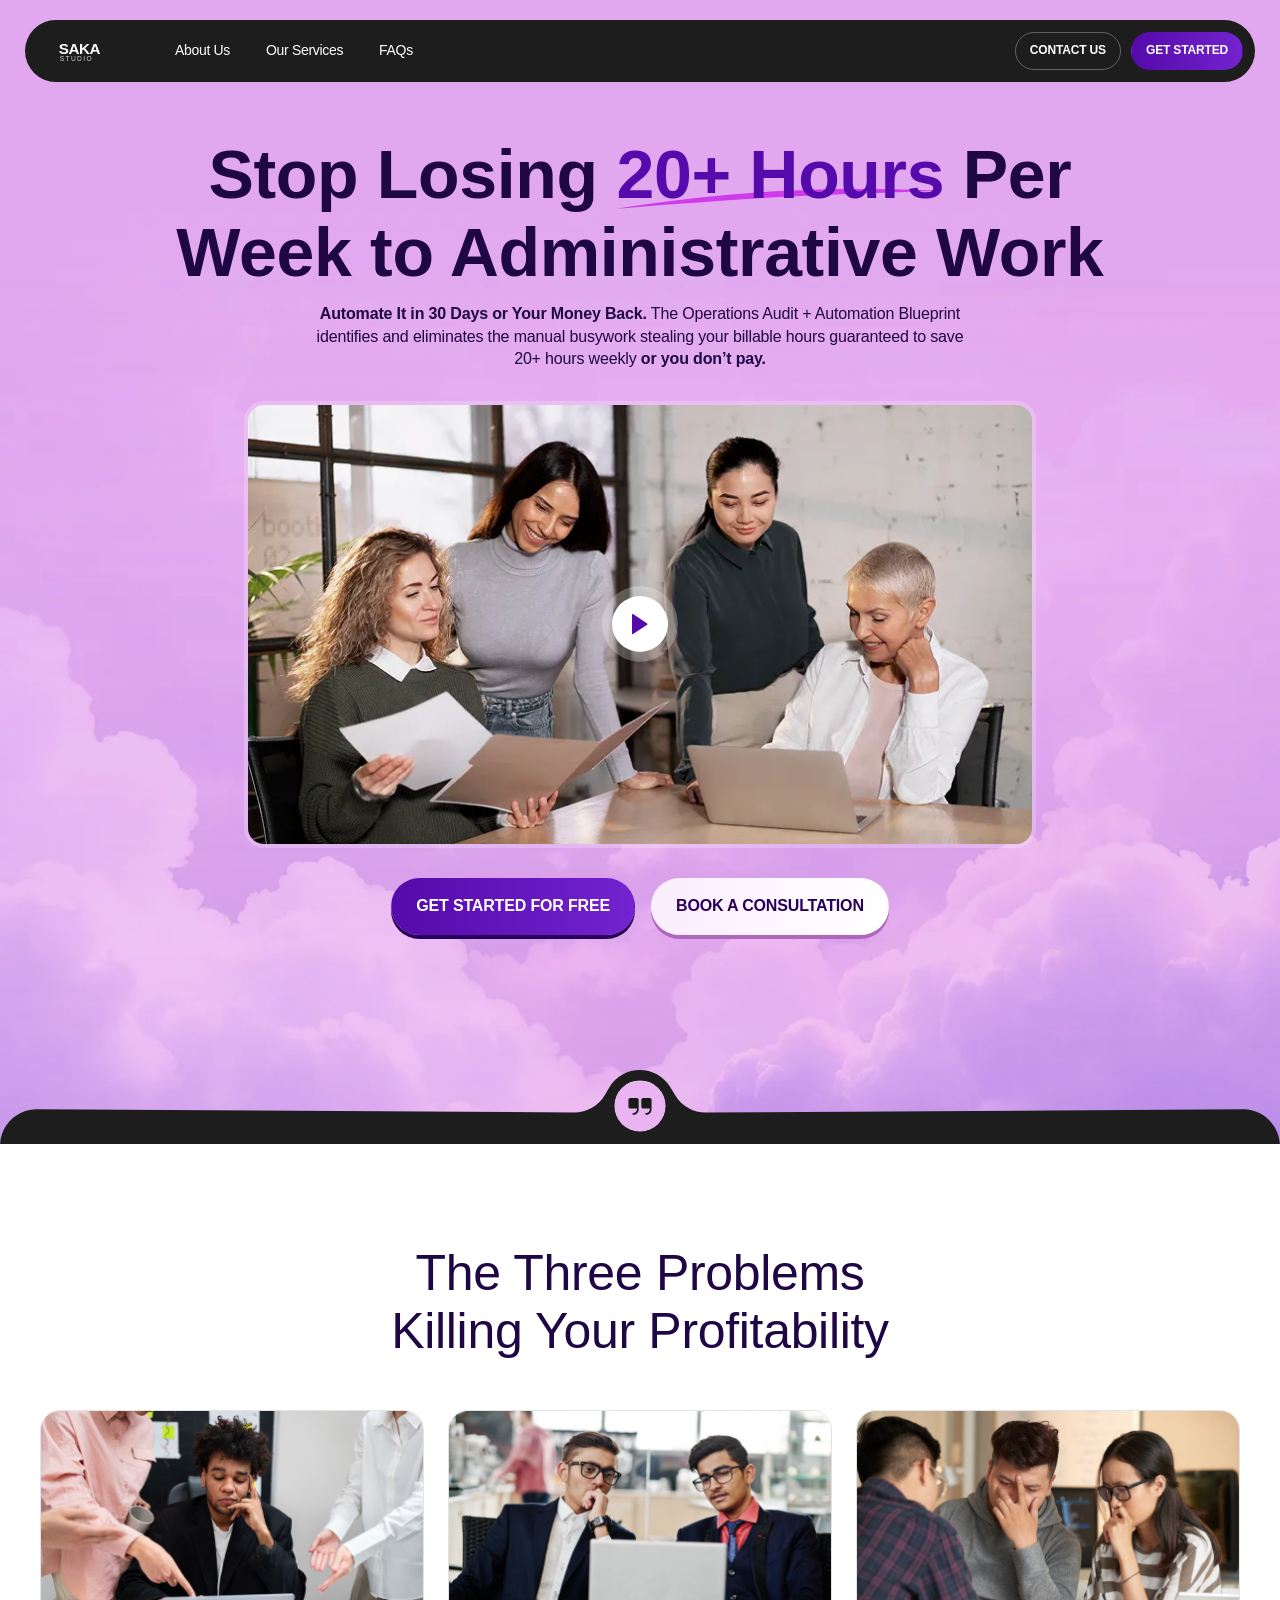
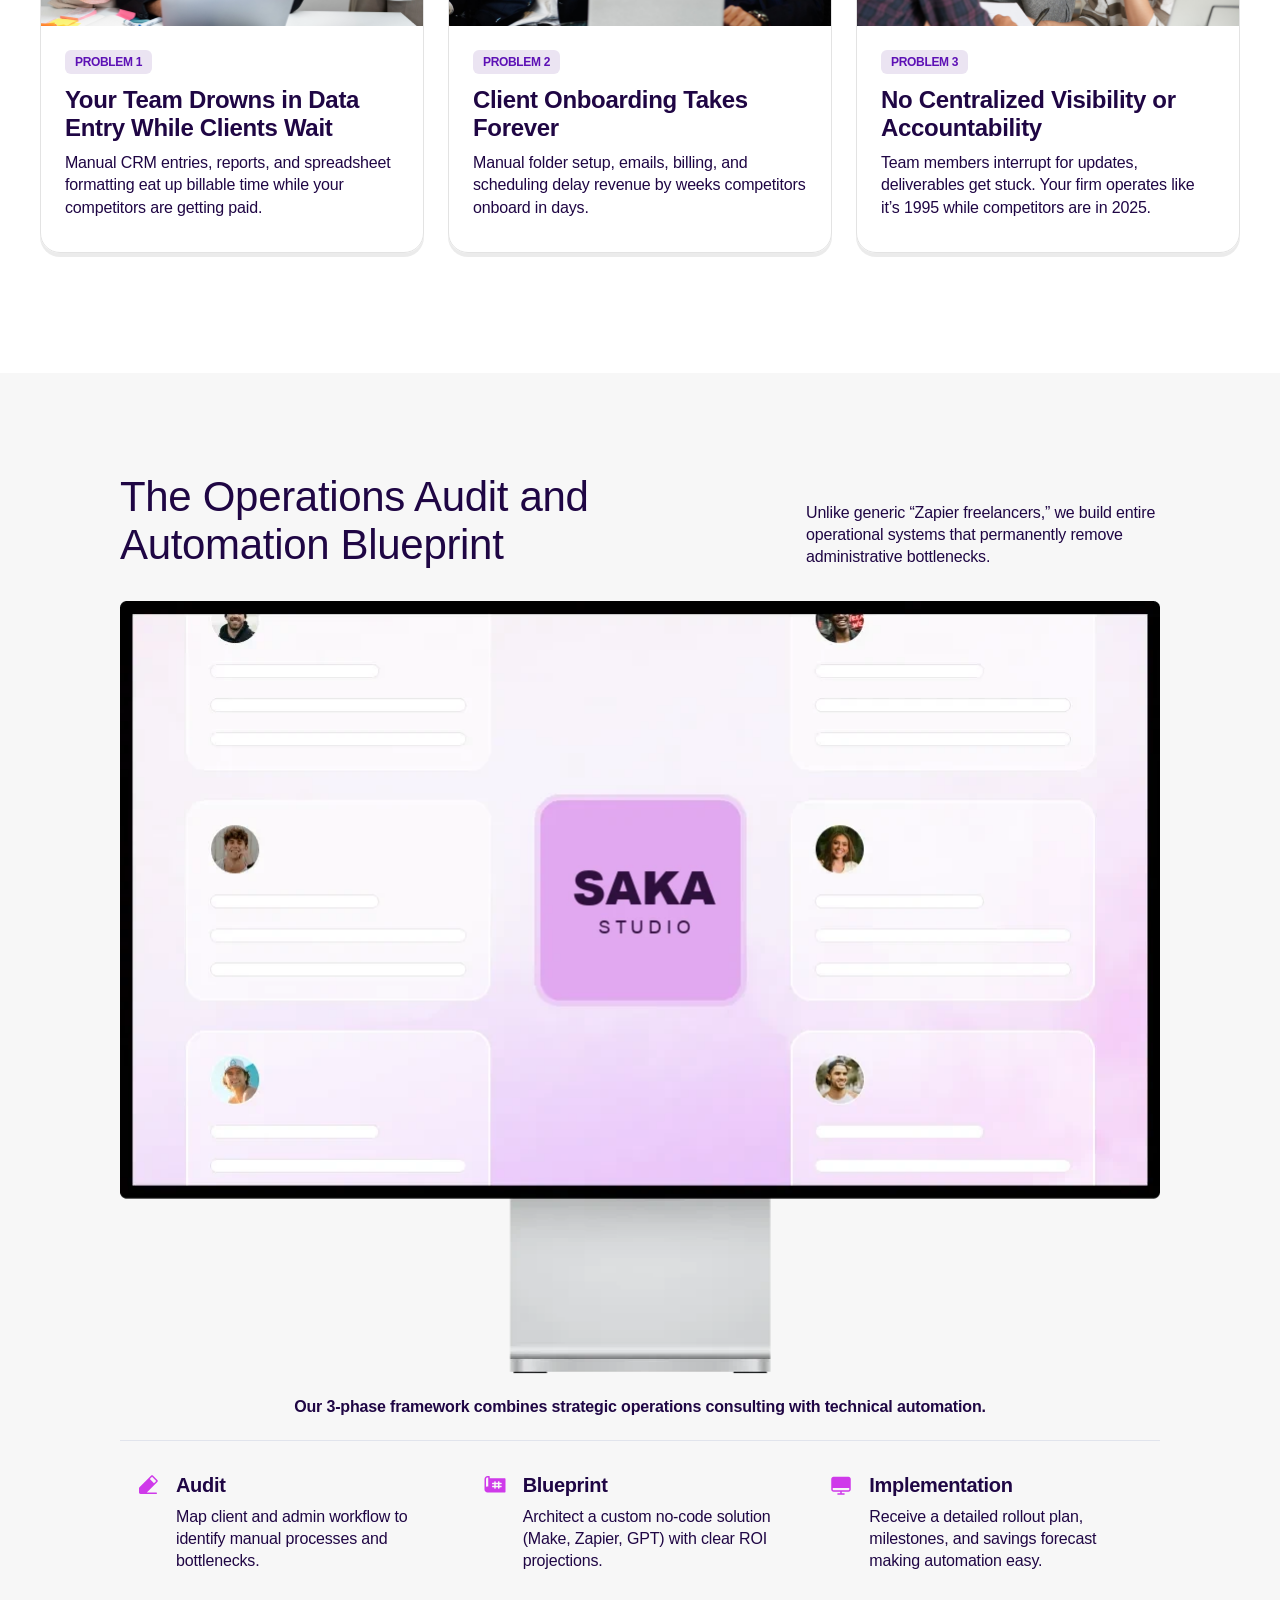
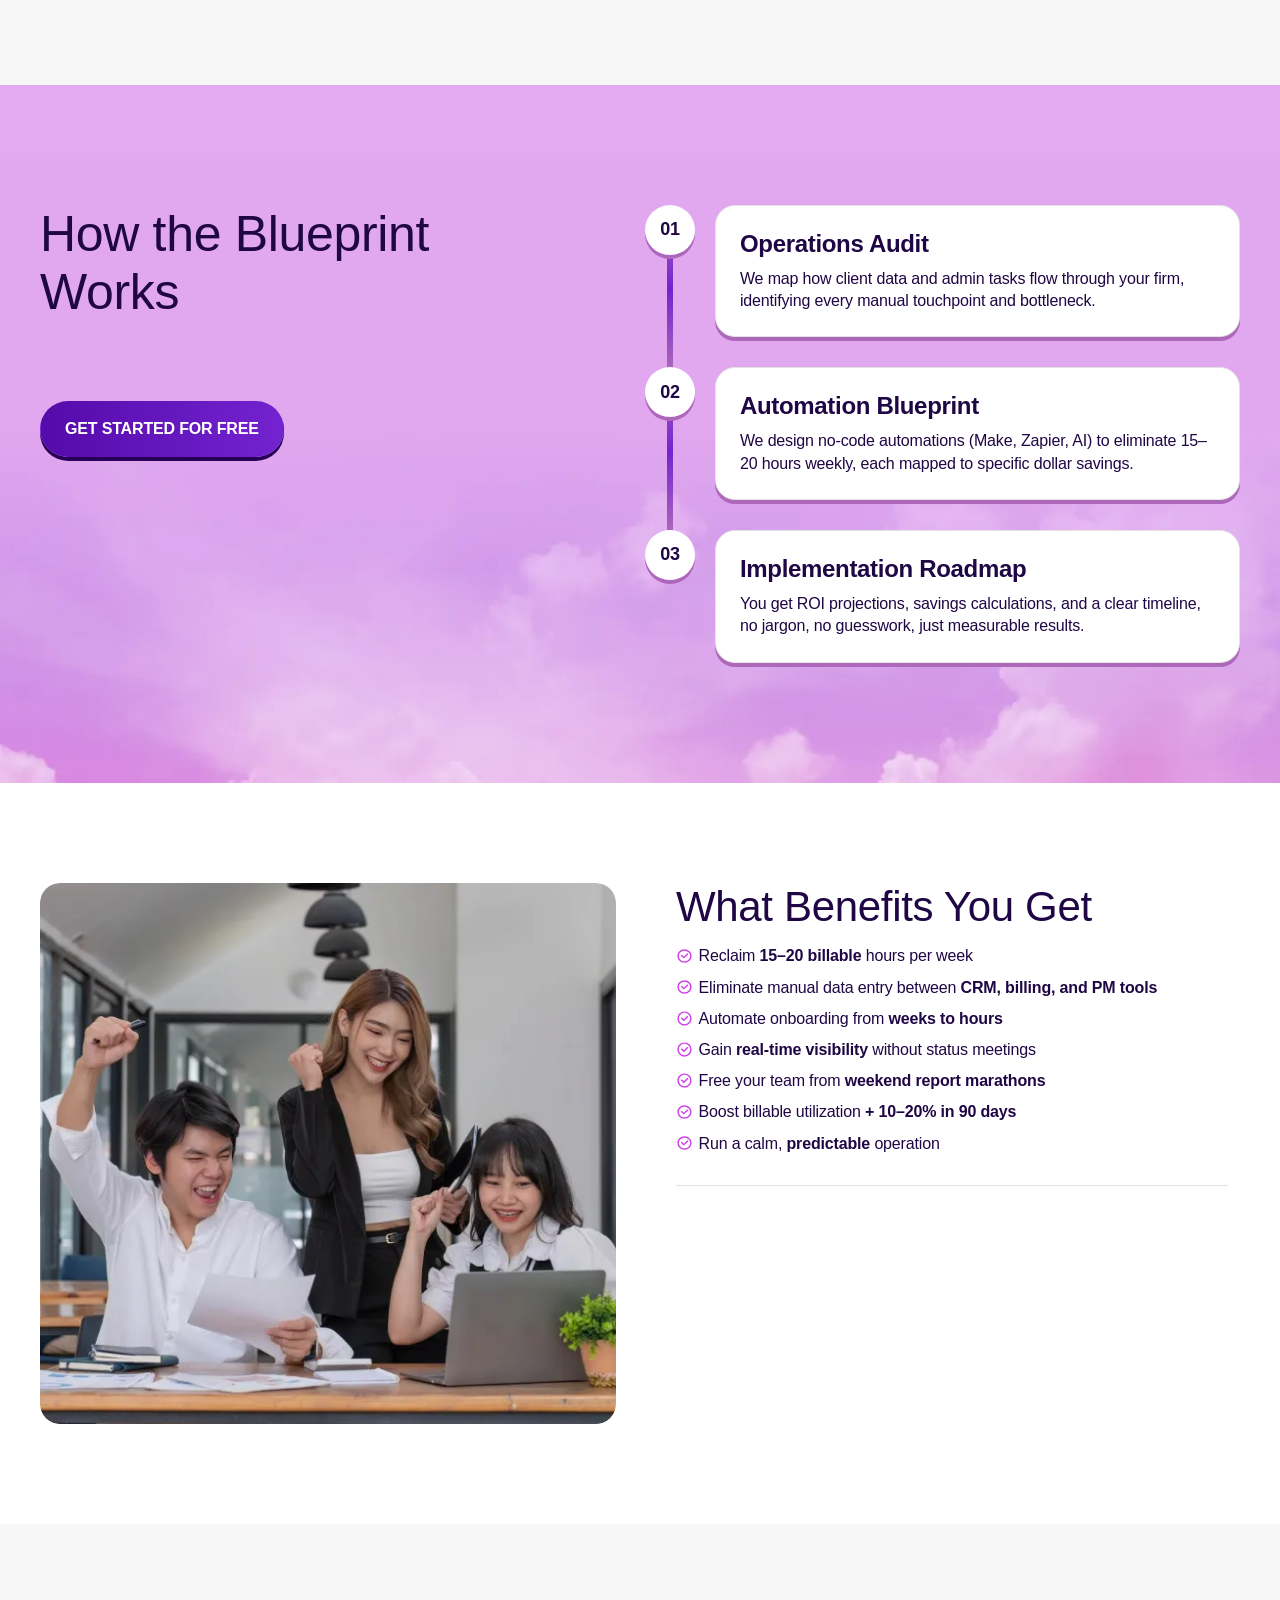
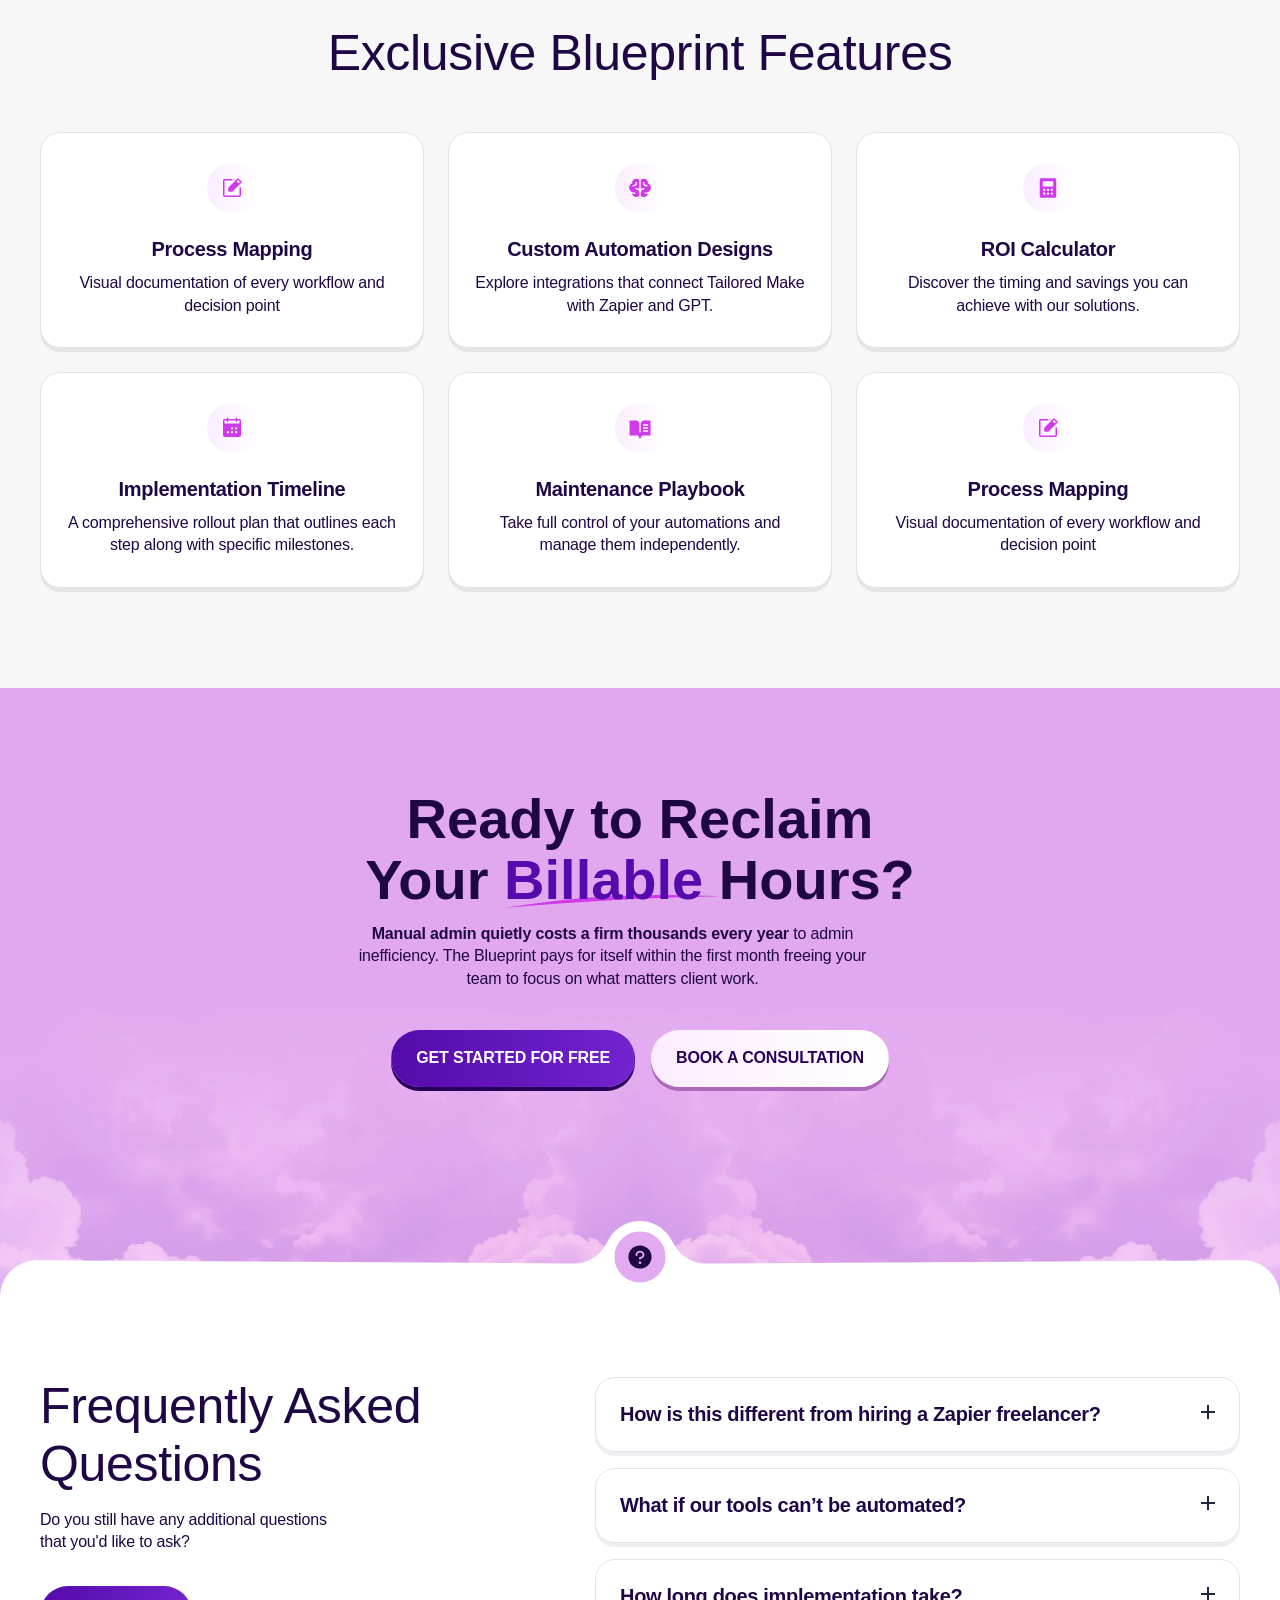
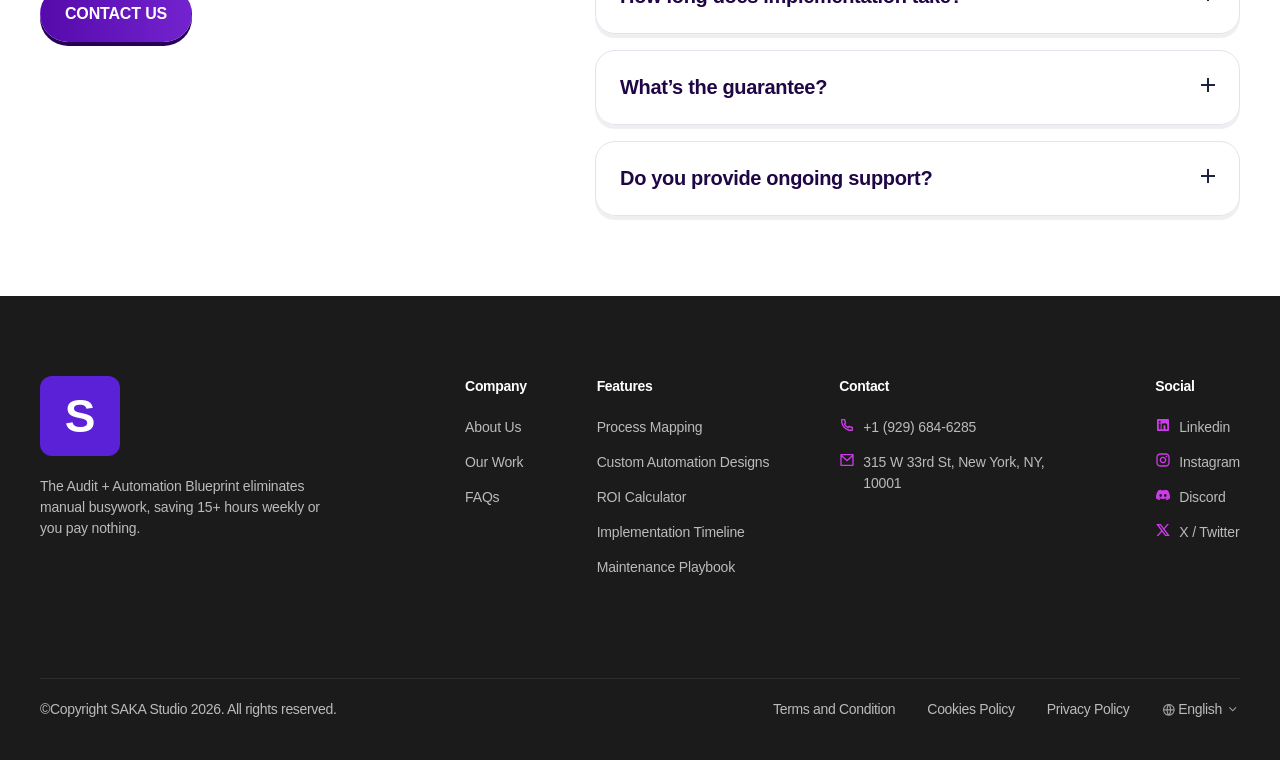
==== commit 47c9829f: "Rebuild SAKA Studio from the original Webflow site Rebranded logos and copy, removed testimonial con" ====
--- a/index.html
+++ b/index.html
@@ -1,377 +1,26 @@
-<!doctype html>
-<html lang="en">
-<head>
-<meta charset="utf-8">
-<meta name="viewport" content="width=device-width, initial-scale=1">
-<title>SAKA Studio — Shopify design, build and automation</title>
-<meta name="description" content="SAKA Studio designs and builds Shopify stores, automates the busywork behind them and runs the email flows that bring customers back.">
-<meta property="og:title" content="SAKA Studio — Shopify design, build and automation">
-<meta property="og:description" content="SAKA Studio designs and builds Shopify stores, automates the busywork behind them and runs the email flows that bring customers back.">
-<link rel="icon" href="data:image/svg+xml,%3Csvg xmlns='http://www.w3.org/2000/svg' viewBox='0 0 32 32'%3E%3Crect width='32' height='32' rx='8' fill='%23D4F53C'/%3E%3C/svg%3E">
-<link rel="preconnect" href="https://fonts.googleapis.com">
-<link href="https://fonts.googleapis.com/css2?family=Archivo:wdth,wght@62..125,500..900&amp;family=Manrope:wght@400;500;600;700&amp;display=swap" rel="stylesheet">
+<!DOCTYPE html>
+<!-- This site was created in Webflow. https://webflow.com --><!-- Last Published: Wed Dec 10 2025 12:32:13 GMT+0000 (Coordinated Universal Time) --><html  data-wf-page="693656d11cd7ca00407a2cae" data-wf-site="693656cf1cd7ca00407a2c8c" data-wf-status="1" lang="en"><head><meta charset="utf-8"/><link crossorigin="anonymous" href="https://cdn.prod.website-files.com" rel="preconnect"/><title>SAKA Studio — Operations automation for professional service firms</title><meta content="width=device-width, initial-scale=1" name="viewport"/><meta content="Webflow" name="generator"/><link href="assets/saka.css" rel="stylesheet" type="text/css"/><link href="https://fonts.googleapis.com" rel="preconnect"/><link crossorigin="anonymous" href="https://fonts.gstatic.com" rel="preconnect"/><script src="https://ajax.googleapis.com/ajax/libs/webfont/1.6.26/webfont.js" type="text/javascript"></script><script type="text/javascript">WebFont.load({  google: {    families: ["Open Sans:300,300italic,400,400italic,600,600italic,700,700italic,800,800italic","Stack Sans Text:200,300,regular,500,600,700"]  }});</script><script type="text/javascript">!function(o,c){var n=c.documentElement,t=" w-mod-";n.className+=t+"js",("ontouchstart"in o||o.DocumentTouch&&c instanceof DocumentTouch)&&(n.className+=t+"touch")}(window,document);</script><link href="assets/favicon-0d7c5fb8.ico" rel="shortcut icon" type="image/x-icon"/><link href="assets/webclip-2d3003e5.png" rel="apple-touch-icon"/><meta content="SAKA Studio's Operations Audit + Automation Blueprint finds and removes the manual admin work that eats your team's billable hours." name="description"/><style>.w-webflow-badge{display:none!important}</style></head><body class="body"><div class="page-wrapper"><div class="navber w-nav" data-animation="default" data-collapse="medium" data-duration="300" data-easing="ease" data-easing2="ease" role="banner"><div class="navbar_block"><a aria-current="page" aria-label="nav-logo" class="navbar_logo w-inline-block w--current" href="./"><img alt="SAKA Studio" loading="lazy" src="assets/saka-logo.svg"/></a><nav class="navbar-navigation-block w-nav-menu" role="navigation"><div class="navbar_navigation"><div class="navbar_menu-block"><a class="navmenu" href="#">About Us</a><a class="navmenu" href="#">Our Services</a><a class="navmenu" href="#faq">FAQs</a></div><div class="navbar_buttons-block"><a class="button-primary w-button" href="mailto:team@saka.studio?subject=SAKA%20Studio%20consultation">contact us</a><a class="button-secondary w-button" href="mailto:team@saka.studio?subject=SAKA%20Studio%20consultation">Get Started</a></div></div></nav><div class="menu-button-2 w-nav-button"><div class="navmenu-code w-embed"><svg class="menu-icon" fill="none" height="28" stroke="currentColor" stroke-linecap="round" stroke-width="2.4" viewbox="0 0 24 24" width="28">
+<line class="line top" x1="4" x2="20" y1="7" y2="7"></line>
+<line class="line middle" x1="4" x2="20" y1="12" y2="12"></line>
+<line class="line bottom" x1="4" x2="20" y1="17" y2="17"></line>
+</svg>
 <style>
-body{margin:0;background:#0E0E0D}
-a{color:inherit;text-decoration:none}
-a:hover{opacity:0.85}
-summary{cursor:pointer;list-style:none}
-summary::-webkit-details-marker{display:none}
-</style>
-<style>html{scroll-behavior:smooth}img{max-width:100%}*{box-sizing:border-box}</style>
-</head>
-<body>
-<div style="font-family: 'Manrope', system-ui, sans-serif; font-size: 17px; line-height: 1.6; color: #0E0E0D; background: #FFFFFF">
+ .menu-button-2 .menu-icon .line {
+  transform-origin: 50% 50%;
+  transition: transform 0.28s ease, opacity 0.2s ease;
+}
 
+/* OPEN STATE — mathematically perfect centered X */
+.menu-button-2.w--open .top {
+  transform: translateY(2.5px) rotate(45deg);
+}
 
-<section style="background: #0E0E0D; color: #FFFFFF">
-<header style="max-width: 1200px; margin: 0 auto; padding: 24px; display: flex; flex-wrap: wrap; gap: 16px; justify-content: space-between; align-items: center">
-<a href="#top" style="display: flex; align-items: baseline; gap: 8px">
-<span style="font-family: 'Archivo', sans-serif; font-stretch: 125%; font-weight: 900; font-size: 24px; letter-spacing: -0.02em">SAKA</span>
-<span style="font-family: 'Archivo', sans-serif; font-weight: 500; font-size: 14px; color: #A9A9A4">studio</span>
-</a>
-<nav aria-label="Main" style="display: flex; flex-wrap: wrap; align-items: center; gap: 28px; font-size: 15px; font-weight: 600">
-<a href="#why">Why SAKA</a>
-<a href="#process">Process</a>
-<a href="#work">Work</a>
-<a href="#faq">FAQ</a>
-<a href="#book" style="display: inline-flex; align-items: center; min-height: 44px; padding: 0 20px; border-radius: 999px; background: #D4F53C; color: #0E0E0D">Book a call</a>
-</nav>
-</header>
+.menu-button-2.w--open .middle {
+  opacity: 0;
+}
 
-<div id="top" style="max-width: 1200px; margin: 0 auto; padding: 88px 24px 72px">
-<h1 style="margin: 0; font-family: 'Archivo', sans-serif; font-stretch: 112%; font-weight: 900; font-size: clamp(48px, 8vw, 112px); line-height: 0.92; letter-spacing: -0.04em; max-width: 13ch">Shopify stores built to <span style="color: #D4F53C">sell</span>, then run on autopilot.</h1>
-<p style="margin: 36px 0 0; max-width: 56ch; font-size: 20px; color: #CFCFCA">We design and build Shopify stores for growing brands, automate the busywork behind them and run the email flows that bring customers back. You focus on product. We handle the store.</p>
-<div style="margin-top: 40px; display: flex; flex-wrap: wrap; gap: 14px">
-<a href="#book" style="display: inline-flex; align-items: center; gap: 10px; min-height: 56px; padding: 0 28px; border-radius: 999px; background: #D4F53C; color: #0E0E0D; font-weight: 700; font-size: 17px">Book a free store audit
-<svg width="18" height="18" viewBox="0 0 24 24" fill="none" stroke="currentColor" stroke-width="2.2" stroke-linecap="round" aria-hidden="true"><path d="M5 12h14M13 6l6 6-6 6"></path></svg></a>
-<a href="#work" style="display: inline-flex; align-items: center; min-height: 56px; padding: 0 28px; border-radius: 999px; border: 1.5px solid #4A4A45; font-weight: 700; font-size: 17px">See our work</a>
-</div>
-</div>
+.menu-button-2.w--open .bottom {
+  transform: translateY(-5px) rotate(-45deg);
+}
 
-<div style="max-width: 1200px; margin: 0 auto; padding: 0 24px 72px">
-<div aria-hidden="true" style="position: relative; border-radius: 24px; background: #1C1C1A; border: 1px solid #2C2C29; padding: 32px; display: flex; flex-wrap: wrap; gap: 24px; align-items: flex-end">
-<div style="flex: 3 1 520px; border-radius: 14px; background: #FFFFFF; overflow: hidden; color: #0E0E0D">
-<div style="display: flex; gap: 6px; padding: 12px 14px; background: #ECECE8">
-<span style="width: 10px; height: 10px; border-radius: 50%; background: #CFCFCA"></span>
-<span style="width: 10px; height: 10px; border-radius: 50%; background: #CFCFCA"></span>
-<span style="width: 10px; height: 10px; border-radius: 50%; background: #CFCFCA"></span>
-</div>
-<div style="padding: 22px 26px; display: flex; justify-content: space-between; align-items: center; border-bottom: 1px solid #ECECE8">
-<span style="font-family: 'Archivo', sans-serif; font-stretch: 125%; font-weight: 900; font-size: 18px">OAKLINE</span>
-<span style="display: flex; gap: 18px; font-size: 13px; font-weight: 600; color: #45453F"><span>Shop</span><span>Journal</span><span>Cart (2)</span></span>
-</div>
-<div style="display: flex; flex-wrap: wrap">
-<div style="flex: 1 1 260px; padding: 36px 26px; display: flex; flex-direction: column; gap: 14px; justify-content: center">
-<span style="font-size: 12px; font-weight: 700; letter-spacing: 0.08em; text-transform: uppercase; color: #5C5C57">New season</span>
-<span style="font-family: 'Archivo', sans-serif; font-stretch: 110%; font-weight: 900; font-size: 34px; line-height: 1">Furniture made to stay.</span>
-<span style="align-self: flex-start; padding: 10px 18px; border-radius: 999px; background: #0E0E0D; color: #FFFFFF; font-size: 13px; font-weight: 700">Shop the collection</span>
-</div>
-<div style="flex: 1 1 260px; min-height: 220px; background: #D9CBB5; display: flex; align-items: flex-end; justify-content: center; padding-top: 30px">
-<div style="width: 58%; height: 120px; border-radius: 40px 40px 8px 8px; background: #8C6A4A"></div>
-</div>
-</div>
-<div style="display: flex; gap: 14px; padding: 18px 26px 24px">
-<div style="flex: 1; height: 90px; border-radius: 8px; background: #E6DED1"></div>
-<div style="flex: 1; height: 90px; border-radius: 8px; background: #CBD5C8"></div>
-<div style="flex: 1; height: 90px; border-radius: 8px; background: #E9D8C8"></div>
-<div style="flex: 1; height: 90px; border-radius: 8px; background: #D5D9E0"></div>
-</div>
-</div>
-<div style="flex: 1 1 200px; max-width: 240px; border-radius: 28px; background: #0E0E0D; border: 6px solid #33332F; padding: 18px 14px; display: flex; flex-direction: column; gap: 12px; color: #FFFFFF">
-<span style="font-size: 12px; font-weight: 700; color: #A9A9A4">Inbox · 9:41</span>
-<div style="border-radius: 14px; background: #FFFFFF; color: #0E0E0D; padding: 14px; display: flex; flex-direction: column; gap: 8px">
-<span style="font-size: 11px; font-weight: 700; color: #5C5C57">OAKLINE</span>
-<span style="font-size: 15px; font-weight: 800; line-height: 1.2">You left something in your cart</span>
-<div style="height: 70px; border-radius: 8px; background: #D9CBB5"></div>
-<span style="align-self: flex-start; padding: 7px 12px; border-radius: 999px; background: #D4F53C; font-size: 12px; font-weight: 800">Finish checkout</span>
-</div>
-<div style="border-radius: 14px; background: #1C1C1A; padding: 12px; font-size: 12px; color: #CFCFCA">Order #1042 tagged VIP · Flow ran</div>
-</div>
-</div>
-<div style="margin-top: 40px; display: flex; flex-wrap: wrap; align-items: center; gap: 16px 44px; font-family: 'Archivo', sans-serif; font-weight: 800; font-size: 20px; color: #8E8E89">
-<span style="font-family: 'Manrope', sans-serif; font-size: 14px; font-weight: 600; color: #A9A9A4">We build with</span>
-<span>Shopify</span>
-<span>Shopify Flow</span>
-<span>Klaviyo</span>
-<span>HubSpot</span>
-<span>Sharetribe</span>
-</div>
-</div>
-</section>
-
-
-<section style="max-width: 1200px; margin: 0 auto; padding: 112px 24px">
-<p style="margin: 0; font-size: 14px; font-weight: 700; letter-spacing: 0.08em; text-transform: uppercase; color: #5C5C57">The problem</p>
-<h2 style="margin: 14px 0 56px; font-family: 'Archivo', sans-serif; font-stretch: 110%; font-weight: 900; font-size: clamp(34px, 4.6vw, 60px); line-height: 1; letter-spacing: -0.03em; max-width: 18ch">Three things that stall a growing store.</h2>
-<div style="display: flex; flex-wrap: wrap; gap: 20px">
-<div style="flex: 1 1 300px; padding: 32px; border-radius: 20px; background: #F2F2EF">
-<span style="font-family: 'Archivo', sans-serif; font-weight: 900; font-size: 40px; color: #C9C9C3">01</span>
-<h3 style="margin: 12px 0 10px; font-size: 22px; font-weight: 700; letter-spacing: -0.01em">Traffic arrives, sales do not</h3>
-<p style="margin: 0; color: #45453F">The store looks fine, yet visitors leave before checkout. Product pages bury the reason to buy, and the path to the cart has too many steps.</p>
-</div>
-<div style="flex: 1 1 300px; padding: 32px; border-radius: 20px; background: #F2F2EF">
-<span style="font-family: 'Archivo', sans-serif; font-weight: 900; font-size: 40px; color: #C9C9C3">02</span>
-<h3 style="margin: 12px 0 10px; font-size: 22px; font-weight: 700; letter-spacing: -0.01em">Twelve apps and no system</h3>
-<p style="margin: 0; color: #45453F">Each problem got its own app. Now they overlap, slow the site and still leave you copying orders, stock and customer data by hand.</p>
-</div>
-<div style="flex: 1 1 300px; padding: 32px; border-radius: 20px; background: #F2F2EF">
-<span style="font-family: 'Archivo', sans-serif; font-weight: 900; font-size: 40px; color: #C9C9C3">03</span>
-<h3 style="margin: 12px 0 10px; font-size: 22px; font-weight: 700; letter-spacing: -0.01em">An email list that hears nothing</h3>
-<p style="margin: 0; color: #45453F">You have collected thousands of addresses. Most of them never receive a welcome, an abandoned-cart reminder or a reason to order again.</p>
-</div>
-</div>
-</section>
-
-
-<section id="why" style="background: #0E0E0D; color: #FFFFFF">
-<div style="max-width: 1200px; margin: 0 auto; padding: 112px 24px">
-<p style="margin: 0; font-size: 14px; font-weight: 700; letter-spacing: 0.08em; text-transform: uppercase; color: #D4F53C">Why SAKA</p>
-<h2 style="margin: 14px 0 56px; font-family: 'Archivo', sans-serif; font-stretch: 110%; font-weight: 900; font-size: clamp(34px, 4.6vw, 60px); line-height: 1; letter-spacing: -0.03em; max-width: 20ch">One team for the store, the systems and the follow-up.</h2>
-<div style="display: grid; grid-template-columns: repeat(auto-fit, minmax(300px, 1fr)); gap: 1px; background: #2C2C29; border: 1px solid #2C2C29; border-radius: 20px; overflow: hidden">
-<div style="padding: 36px; background: #0E0E0D">
-<svg width="28" height="28" viewBox="0 0 24 24" fill="none" stroke="#D4F53C" stroke-width="2" stroke-linecap="round" stroke-linejoin="round" aria-hidden="true"><path d="M3 3v18h18"></path><path d="M7 15l4-4 3 3 5-6"></path></svg>
-<h3 style="margin: 18px 0 8px; font-size: 21px; font-weight: 700">Designed to convert</h3>
-<p style="margin: 0; color: #BDBDB8">Every page starts from what a buyer needs to see before they pay. Layout, copy and photography follow from that.</p>
-</div>
-<div style="padding: 36px; background: #0E0E0D">
-<svg width="28" height="28" viewBox="0 0 24 24" fill="none" stroke="#D4F53C" stroke-width="2" stroke-linecap="round" stroke-linejoin="round" aria-hidden="true"><path d="M3 7l9-4 9 4-9 4-9-4z"></path><path d="M3 12l9 4 9-4"></path><path d="M3 17l9 4 9-4"></path></svg>
-<h3 style="margin: 18px 0 8px; font-size: 21px; font-weight: 700">Built on Shopify, not around it</h3>
-<p style="margin: 0; color: #BDBDB8">We use native Shopify features first and add an app only when it earns its place. Your store stays fast and easy to change.</p>
-</div>
-<div style="padding: 36px; background: #0E0E0D">
-<svg width="28" height="28" viewBox="0 0 24 24" fill="none" stroke="#D4F53C" stroke-width="2" stroke-linecap="round" stroke-linejoin="round" aria-hidden="true"><path d="M12 3v3M12 18v3M3 12h3M18 12h3"></path><circle cx="12" cy="12" r="5"></circle></svg>
-<h3 style="margin: 18px 0 8px; font-size: 21px; font-weight: 700">Automation that removes busywork</h3>
-<p style="margin: 0; color: #BDBDB8">Orders, stock alerts, customer tags and reporting run through Shopify Flow and your CRM, so nobody copies data by hand.</p>
-</div>
-<div style="padding: 36px; background: #0E0E0D">
-<svg width="28" height="28" viewBox="0 0 24 24" fill="none" stroke="#D4F53C" stroke-width="2" stroke-linecap="round" stroke-linejoin="round" aria-hidden="true"><path d="M3 6h18v12H3z"></path><path d="M3 7l9 6 9-6"></path></svg>
-<h3 style="margin: 18px 0 8px; font-size: 21px; font-weight: 700">Email that earns repeat orders</h3>
-<p style="margin: 0; color: #BDBDB8">Welcome, abandoned cart, post-purchase and win-back flows, written in your voice and connected to what customers actually bought.</p>
-</div>
-<div style="padding: 36px; background: #0E0E0D">
-<svg width="28" height="28" viewBox="0 0 24 24" fill="none" stroke="#D4F53C" stroke-width="2" stroke-linecap="round" stroke-linejoin="round" aria-hidden="true"><circle cx="9" cy="8" r="3"></circle><circle cx="17" cy="9" r="2.5"></circle><path d="M3 20c0-3 3-5 6-5s6 2 6 5"></path><path d="M15 15c3 0 6 1.5 6 4"></path></svg>
-<h3 style="margin: 18px 0 8px; font-size: 21px; font-weight: 700">One team from brief to launch</h3>
-<p style="margin: 0; color: #BDBDB8">Strategy, design, development and email sit with the same people. You never have to translate between three agencies.</p>
-</div>
-<div style="padding: 36px; background: #0E0E0D">
-<svg width="28" height="28" viewBox="0 0 24 24" fill="none" stroke="#D4F53C" stroke-width="2" stroke-linecap="round" stroke-linejoin="round" aria-hidden="true"><circle cx="11" cy="11" r="7"></circle><path d="M21 21l-5-5"></path></svg>
-<h3 style="margin: 18px 0 8px; font-size: 21px; font-weight: 700">Measured after launch</h3>
-<p style="margin: 0; color: #BDBDB8">We review conversion, average order value and email revenue with you after launch, then fix what the numbers point to.</p>
-</div>
-</div>
-</div>
-</section>
-
-
-<section id="process" style="max-width: 1200px; margin: 0 auto; padding: 112px 24px">
-<p style="margin: 0; font-size: 14px; font-weight: 700; letter-spacing: 0.08em; text-transform: uppercase; color: #5C5C57">How it works</p>
-<h2 style="margin: 14px 0 56px; font-family: 'Archivo', sans-serif; font-stretch: 110%; font-weight: 900; font-size: clamp(34px, 4.6vw, 60px); line-height: 1; letter-spacing: -0.03em; max-width: 18ch">From audit to a store that runs itself.</h2>
-<div style="display: flex; flex-direction: column">
-<div style="display: flex; flex-wrap: wrap; gap: 12px 40px; padding: 28px 0; border-top: 1px solid #E2E2DD">
-<span style="flex: 0 0 96px; font-family: 'Archivo', sans-serif; font-stretch: 125%; font-weight: 900; font-size: 36px; color: #0E0E0D">01</span>
-<h3 style="flex: 1 1 240px; margin: 4px 0 0; font-size: 24px; font-weight: 700">Store audit</h3>
-<p style="flex: 2 1 380px; margin: 4px 0 0; color: #45453F">We review your store, apps, analytics and email setup, then show you where buyers drop off and what to fix first.</p>
-</div>
-<div style="display: flex; flex-wrap: wrap; gap: 12px 40px; padding: 28px 0; border-top: 1px solid #E2E2DD">
-<span style="flex: 0 0 96px; font-family: 'Archivo', sans-serif; font-stretch: 125%; font-weight: 900; font-size: 36px; color: #0E0E0D">02</span>
-<h3 style="flex: 1 1 240px; margin: 4px 0 0; font-size: 24px; font-weight: 700">Plan and scope</h3>
-<p style="flex: 2 1 380px; margin: 4px 0 0; color: #45453F">You receive a fixed scope, a timeline and a single price. Nothing starts until you agree to all three.</p>
-</div>
-<div style="display: flex; flex-wrap: wrap; gap: 12px 40px; padding: 28px 0; border-top: 1px solid #E2E2DD">
-<span style="flex: 0 0 96px; font-family: 'Archivo', sans-serif; font-stretch: 125%; font-weight: 900; font-size: 36px; color: #0E0E0D">03</span>
-<h3 style="flex: 1 1 240px; margin: 4px 0 0; font-size: 24px; font-weight: 700">Design</h3>
-<p style="flex: 2 1 380px; margin: 4px 0 0; color: #45453F">We design the key pages on desktop and mobile and refine them with you before any code is written.</p>
-</div>
-<div style="display: flex; flex-wrap: wrap; gap: 12px 40px; padding: 28px 0; border-top: 1px solid #E2E2DD">
-<span style="flex: 0 0 96px; font-family: 'Archivo', sans-serif; font-stretch: 125%; font-weight: 900; font-size: 36px; color: #0E0E0D">04</span>
-<h3 style="flex: 1 1 240px; margin: 4px 0 0; font-size: 24px; font-weight: 700">Build</h3>
-<p style="flex: 2 1 380px; margin: 4px 0 0; color: #45453F">We build the theme, migrate products and content, and trim the app stack so the store loads quickly.</p>
-</div>
-<div style="display: flex; flex-wrap: wrap; gap: 12px 40px; padding: 28px 0; border-top: 1px solid #E2E2DD">
-<span style="flex: 0 0 96px; font-family: 'Archivo', sans-serif; font-stretch: 125%; font-weight: 900; font-size: 36px; color: #0E0E0D">05</span>
-<h3 style="flex: 1 1 240px; margin: 4px 0 0; font-size: 24px; font-weight: 700">Automate and email</h3>
-<p style="flex: 2 1 380px; margin: 4px 0 0; color: #45453F">We connect Shopify to your CRM and email platform and switch on the core flows, tested with real orders.</p>
-</div>
-<div style="display: flex; flex-wrap: wrap; gap: 12px 40px; padding: 28px 0; border-top: 1px solid #E2E2DD; border-bottom: 1px solid #E2E2DD">
-<span style="flex: 0 0 96px; font-family: 'Archivo', sans-serif; font-stretch: 125%; font-weight: 900; font-size: 36px; color: #0E0E0D">06</span>
-<h3 style="flex: 1 1 240px; margin: 4px 0 0; font-size: 24px; font-weight: 700">Launch and improve</h3>
-<p style="flex: 2 1 380px; margin: 4px 0 0; color: #45453F">We launch, watch the first weeks closely and keep improving the pages and flows that matter most.</p>
-</div>
-</div>
-</section>
-
-
-<section style="background: #F2F2EF">
-<div style="max-width: 1200px; margin: 0 auto; padding: 112px 24px">
-<p style="margin: 0; font-size: 14px; font-weight: 700; letter-spacing: 0.08em; text-transform: uppercase; color: #5C5C57">What you get</p>
-<h2 style="margin: 14px 0 56px; font-family: 'Archivo', sans-serif; font-stretch: 110%; font-weight: 900; font-size: clamp(34px, 4.6vw, 60px); line-height: 1; letter-spacing: -0.03em; max-width: 18ch">Three ways to work with us.</h2>
-<div style="display: flex; flex-wrap: wrap; gap: 20px; align-items: stretch">
-
-<div style="flex: 1 1 300px; display: flex; flex-direction: column; gap: 18px; padding: 36px; border-radius: 20px; background: #FFFFFF; border: 1px solid #E2E2DD">
-<h3 style="margin: 0; font-family: 'Archivo', sans-serif; font-stretch: 112%; font-weight: 900; font-size: 30px">Launch</h3>
-<p style="margin: 0; color: #45453F">A new or rebuilt Shopify store, designed and live.</p>
-<p style="margin: 0; font-family: 'Archivo', sans-serif; font-weight: 800; font-size: 28px">From $6,500</p>
-<ul style="margin: 0; padding: 0 0 0 20px; color: #2A2A26; display: flex; flex-direction: column; gap: 8px">
-<li>Store audit and plan</li>
-<li>Custom theme design for desktop and mobile</li>
-<li>Product and content migration</li>
-<li>Speed and app clean-up</li>
-<li>Launch support</li>
-</ul>
-<a href="#book" style="margin-top: auto; display: inline-flex; justify-content: center; align-items: center; min-height: 52px; border-radius: 999px; border: 1.5px solid #0E0E0D; font-weight: 700">Start with Launch</a>
-</div>
-
-<div style="flex: 1 1 300px; display: flex; flex-direction: column; gap: 18px; padding: 36px; border-radius: 20px; background: #0E0E0D; color: #FFFFFF">
-<span style="align-self: flex-start; padding: 6px 12px; border-radius: 999px; background: #D4F53C; color: #0E0E0D; font-size: 13px; font-weight: 700">Most chosen</span>
-<h3 style="margin: 0; font-family: 'Archivo', sans-serif; font-stretch: 112%; font-weight: 900; font-size: 30px">Grow</h3>
-<p style="margin: 0; color: #CFCFCA">Everything in Launch, plus the email engine.</p>
-<p style="margin: 0; font-family: 'Archivo', sans-serif; font-weight: 800; font-size: 28px">From $2,400 <span style="font-size: 16px; font-weight: 600; color: #CFCFCA">/ month</span></p>
-<ul style="margin: 0; padding: 0 0 0 20px; color: #E6E6E1; display: flex; flex-direction: column; gap: 8px">
-<li>Everything in Launch</li>
-<li>Welcome, cart, post-purchase and win-back flows</li>
-<li>Email design system and templates</li>
-<li>Two campaigns a month</li>
-<li>Monthly performance review</li>
-</ul>
-<a href="#book" style="margin-top: auto; display: inline-flex; justify-content: center; align-items: center; min-height: 52px; border-radius: 999px; background: #D4F53C; color: #0E0E0D; font-weight: 700">Start with Grow</a>
-</div>
-
-<div style="flex: 1 1 300px; display: flex; flex-direction: column; gap: 18px; padding: 36px; border-radius: 20px; background: #FFFFFF; border: 1px solid #E2E2DD">
-<h3 style="margin: 0; font-family: 'Archivo', sans-serif; font-stretch: 112%; font-weight: 900; font-size: 30px">Automate</h3>
-<p style="margin: 0; color: #45453F">Systems work for stores that are already live.</p>
-<p style="margin: 0; font-family: 'Archivo', sans-serif; font-weight: 800; font-size: 28px">From $3,500</p>
-<ul style="margin: 0; padding: 0 0 0 20px; color: #2A2A26; display: flex; flex-direction: column; gap: 8px">
-<li>Shopify Flow automations</li>
-<li>CRM and HubSpot integration</li>
-<li>Inventory and order alerts</li>
-<li>Reporting dashboard</li>
-<li>Team handover and training</li>
-</ul>
-<a href="#book" style="margin-top: auto; display: inline-flex; justify-content: center; align-items: center; min-height: 52px; border-radius: 999px; border: 1.5px solid #0E0E0D; font-weight: 700">Start with Automate</a>
-</div>
-
-</div>
-</div>
-</section>
-
-
-<section id="work" style="max-width: 1200px; margin: 0 auto; padding: 112px 24px">
-<p style="margin: 0; font-size: 14px; font-weight: 700; letter-spacing: 0.08em; text-transform: uppercase; color: #5C5C57">Selected work</p>
-<h2 style="margin: 14px 0 56px; font-family: 'Archivo', sans-serif; font-stretch: 110%; font-weight: 900; font-size: clamp(34px, 4.6vw, 60px); line-height: 1; letter-spacing: -0.03em; max-width: 18ch">Stores we have built.</h2>
-<div style="display: flex; flex-wrap: wrap; gap: 24px">
-
-<a href="https://contra.com/p/NAvFkm3E-bazaa-shopify-x-sharetribe-project" style="flex: 1 1 340px; display: flex; flex-direction: column; gap: 14px">
-<div aria-hidden="true" style="aspect-ratio: 4 / 3; border-radius: 20px; background: #C9B79A; display: flex; flex-direction: column; justify-content: space-between; padding: 28px; color: #2B2118">
-<span style="font-family: 'Archivo', sans-serif; font-stretch: 125%; font-weight: 900; font-size: 22px">BAZAA</span>
-<div style="display: flex; gap: 12px; align-items: flex-end">
-<div style="flex: 1; height: 110px; border-radius: 8px; background: #8C6A4A"></div>
-<div style="flex: 1; height: 150px; border-radius: 60px 60px 8px 8px; background: #6E5236"></div>
-<div style="flex: 1; height: 80px; border-radius: 8px; background: #A88A66"></div>
-</div>
-</div>
-<span style="font-size: 14px; font-weight: 700; color: #5C5C57">Marketplace · Shopify and Sharetribe</span>
-<h3 style="margin: 0; font-size: 26px; font-weight: 700; letter-spacing: -0.01em">Bazaa</h3>
-<p style="margin: 0; color: #45453F">A vintage furniture marketplace with a Shopify buying experience and a Sharetribe seller side.</p>
-<span style="font-weight: 700">Read the case →</span>
-</a>
-
-<a href="https://contra.com/p/MNZAkgL6-rent-instead-rent-large-items-so-you-dont-have-to-store-them" style="flex: 1 1 340px; display: flex; flex-direction: column; gap: 14px">
-<div aria-hidden="true" style="aspect-ratio: 4 / 3; border-radius: 20px; background: #1F3B5C; display: flex; flex-direction: column; justify-content: space-between; padding: 28px; color: #FFFFFF">
-<span style="font-family: 'Archivo', sans-serif; font-stretch: 112%; font-weight: 900; font-size: 22px">Rent Instead</span>
-<div style="display: flex; flex-direction: column; gap: 10px">
-<span style="font-family: 'Archivo', sans-serif; font-weight: 800; font-size: 26px; line-height: 1.05">Rent it. Use it. Send it back.</span>
-<span style="align-self: flex-start; padding: 8px 14px; border-radius: 999px; background: #FFFFFF; color: #1F3B5C; font-size: 13px; font-weight: 800">Browse rentals</span>
-</div>
-</div>
-<span style="font-size: 14px; font-weight: 700; color: #5C5C57">Rental e-commerce · Shopify</span>
-<h3 style="margin: 0; font-size: 26px; font-weight: 700; letter-spacing: -0.01em">Rent Instead</h3>
-<p style="margin: 0; color: #45453F">A rental store for large items in New York, with supplier partners and HubSpot behind it.</p>
-<span style="font-weight: 700">Read the case →</span>
-</a>
-
-<a href="#book" style="flex: 1 1 340px; display: flex; flex-direction: column; gap: 14px">
-<div aria-hidden="true" style="aspect-ratio: 4 / 3; border-radius: 20px; background: #0E0E0D; display: flex; flex-direction: column; justify-content: center; gap: 16px; padding: 28px; color: #FFFFFF">
-<span style="font-family: 'Archivo', sans-serif; font-stretch: 112%; font-weight: 900; font-size: 40px; line-height: 0.95">Your store<br>here next.</span>
-<span style="align-self: flex-start; padding: 8px 14px; border-radius: 999px; background: #D4F53C; color: #0E0E0D; font-size: 13px; font-weight: 800">Free store audit</span>
-</div>
-<span style="font-size: 14px; font-weight: 700; color: #5C5C57">Taking new projects</span>
-<h3 style="margin: 0; font-size: 26px; font-weight: 700; letter-spacing: -0.01em">Your brand</h3>
-<p style="margin: 0; color: #45453F">Tell us about your store. We will review it before the call and bring three specific fixes.</p>
-<span style="font-weight: 700">Book an audit →</span>
-</a>
-
-</div>
-</section>
-
-
-<section style="background: #D4F53C; color: #0E0E0D">
-<div style="max-width: 1200px; margin: 0 auto; padding: 96px 24px; display: flex; flex-wrap: wrap; gap: 40px; align-items: center">
-<h2 style="flex: 1 1 420px; margin: 0; font-family: 'Archivo', sans-serif; font-stretch: 112%; font-weight: 900; font-size: clamp(34px, 4.6vw, 60px); line-height: 1; letter-spacing: -0.03em">Our 30-day launch promise.</h2>
-<div style="flex: 1 1 420px; display: flex; flex-direction: column; gap: 14px; font-size: 18px; font-weight: 500">
-<p style="margin: 0">For 30 days after launch, we fix anything that is not working as agreed in your scope, at no extra cost.</p>
-<p style="margin: 0">You own everything we build: the theme, the content, the automations and the email flows.</p>
-<p style="margin: 0">If we miss the launch date we agreed, through no change on your side, we keep working until it is right without billing the extra time.</p>
-</div>
-</div>
-</section>
-
-
-<section id="faq" style="max-width: 1200px; margin: 0 auto; padding: 112px 24px; display: flex; flex-wrap: wrap; gap: 48px">
-<div style="flex: 1 1 300px">
-<p style="margin: 0; font-size: 14px; font-weight: 700; letter-spacing: 0.08em; text-transform: uppercase; color: #5C5C57">FAQ</p>
-<h2 style="margin: 14px 0 0; font-family: 'Archivo', sans-serif; font-stretch: 110%; font-weight: 900; font-size: clamp(34px, 4.6vw, 60px); line-height: 1; letter-spacing: -0.03em">Questions brands ask us.</h2>
-</div>
-<div style="flex: 999 1 560px; min-width: 0; display: flex; flex-direction: column">
-<details style="padding: 24px 0; border-top: 1px solid #E2E2DD">
-<summary style="font-size: 20px; font-weight: 700; min-height: 44px; display: flex; align-items: center">Do you only work with Shopify?</summary>
-<p style="margin: 12px 0 0; color: #45453F">Yes. We work only on Shopify and Shopify Plus, which lets us go deep on one platform and its ecosystem.</p>
-</details>
-<details style="padding: 24px 0; border-top: 1px solid #E2E2DD">
-<summary style="font-size: 20px; font-weight: 700; min-height: 44px; display: flex; align-items: center">How long does a new store take?</summary>
-<p style="margin: 12px 0 0; color: #45453F">Most Launch projects take four to six weeks from signed scope to launch. Automation-only work is usually faster.</p>
-</details>
-<details style="padding: 24px 0; border-top: 1px solid #E2E2DD">
-<summary style="font-size: 20px; font-weight: 700; min-height: 44px; display: flex; align-items: center">Can you work on a store that is already live?</summary>
-<p style="margin: 12px 0 0; color: #45453F">Yes. We can redesign key pages, clean up apps or add automation and email without taking the store offline.</p>
-</details>
-<details style="padding: 24px 0; border-top: 1px solid #E2E2DD">
-<summary style="font-size: 20px; font-weight: 700; min-height: 44px; display: flex; align-items: center">Which email platforms do you use?</summary>
-<p style="margin: 12px 0 0; color: #45453F">We usually build on Klaviyo or Shopify Email, and we connect to HubSpot when your team already uses it.</p>
-</details>
-<details style="padding: 24px 0; border-top: 1px solid #E2E2DD">
-<summary style="font-size: 20px; font-weight: 700; min-height: 44px; display: flex; align-items: center">Do I need to keep paying after launch?</summary>
-<p style="margin: 12px 0 0; color: #45453F">No. Launch and Automate are one-off projects. Grow is monthly because the email work continues.</p>
-</details>
-<details style="padding: 24px 0; border-top: 1px solid #E2E2DD; border-bottom: 1px solid #E2E2DD">
-<summary style="font-size: 20px; font-weight: 700; min-height: 44px; display: flex; align-items: center">What does the free audit include?</summary>
-<p style="margin: 12px 0 0; color: #45453F">A 30-minute call and a short written review of your store, with the three changes we would make first.</p>
-</details>
-</div>
-</section>
-
-
-<section id="book" style="background: #0E0E0D; color: #FFFFFF">
-<div style="max-width: 1200px; margin: 0 auto; padding: 120px 24px 56px">
-<h2 style="margin: 0; font-family: 'Archivo', sans-serif; font-stretch: 112%; font-weight: 900; font-size: clamp(44px, 7vw, 104px); line-height: 0.92; letter-spacing: -0.04em; max-width: 14ch">Ready for a store that <span style="color: #D4F53C">sells</span>?</h2>
-<p style="margin: 28px 0 0; max-width: 52ch; font-size: 20px; color: #CFCFCA">Book a free store audit. We will look at your store before the call and come with three specific fixes.</p>
-<div style="margin-top: 40px; display: flex; flex-wrap: wrap; gap: 14px">
-<a href="mailto:team@saka.studio?subject=Free%20store%20audit" style="display: inline-flex; align-items: center; gap: 10px; min-height: 56px; padding: 0 28px; border-radius: 999px; background: #D4F53C; color: #0E0E0D; font-weight: 700; font-size: 17px">Book a free store audit
-<svg width="18" height="18" viewBox="0 0 24 24" fill="none" stroke="currentColor" stroke-width="2.2" stroke-linecap="round" aria-hidden="true"><path d="M5 12h14M13 6l6 6-6 6"></path></svg></a>
-<a href="mailto:team@saka.studio" style="display: inline-flex; align-items: center; min-height: 56px; padding: 0 28px; border-radius: 999px; border: 1.5px solid #4A4A45; font-weight: 700; font-size: 17px">team@saka.studio</a>
-</div>
-<footer style="margin-top: 112px; padding-top: 24px; border-top: 1px solid #2C2C29; display: flex; flex-wrap: wrap; justify-content: space-between; gap: 16px; font-size: 14px; color: #A9A9A4">
-<span><span style="font-family: 'Archivo', sans-serif; font-stretch: 125%; font-weight: 900; color: #FFFFFF">SAKA</span> studio</span>
-<span style="display: flex; flex-wrap: wrap; gap: 24px">
-<a href="#why">Why SAKA</a>
-<a href="#process">Process</a>
-<a href="#work">Work</a>
-<a href="https://aryawells.com">Founder: Arya Wells</a>
-</span>
-<span>© 2026 SAKA Studio</span>
-</footer>
-</div>
-</section>
-
-</div>
-</body>
-</html>
+</style></div></div></div></div><main class="main-warpepr"><section class="section_hero-new"><div class="w-layout-blockcontainer container w-container"><div class="hero_wrapper"><div class="hero_content"><h1 class="heading-style-h1">Stop Losing <span class="highlight-text">20+ Hours</span> Per Week to Administrative Work </h1><div class="hero_subtext-wrap"><p class="global-summary"><strong>Automate It in 30 Days or Your Money Back.</strong> The Operations Audit + Automation Blueprint identifies and eliminates the manual busywork stealing your billable hours guaranteed to save 20+ hours weekly<strong> or you don’t pay.</strong></p></div></div><div class="hero_media" data-w-id="0d853d3f-823d-bf4c-049c-cab5b029a6b5"><img alt="image " class="hero_image" loading="lazy" sizes="(max-width: 767px) 100vw, (max-width: 991px) 95vw, 791.953125px" src="assets/6936613ea13dc12fb7f0dd32_image-8-88e631f1.webp" srcset="assets/6936613ea13dc12fb7f0dd32_image-208-p-500-689b91e5.webp 500w, assets/6936613ea13dc12fb7f0dd32_image-8-88e631f1.webp 792w"/><div class="hero_play-butto" style="-webkit-transform:translate3d(-50%, -50%, 0) scale3d(1, 1, 1) rotateX(0) rotateY(0) rotateZ(0) skew(0, 0);-moz-transform:translate3d(-50%, -50%, 0) scale3d(1, 1, 1) rotateX(0) rotateY(0) rotateZ(0) skew(0, 0);-ms-transform:translate3d(-50%, -50%, 0) scale3d(1, 1, 1) rotateX(0) rotateY(0) rotateZ(0) skew(0, 0);transform:translate3d(-50%, -50%, 0) scale3d(1, 1, 1) rotateX(0) rotateY(0) rotateZ(0) skew(0, 0)"><div class="hero_play-icon"><img alt="play btn" class="hero_bg-top-image" loading="lazy" src="assets/6936613ea13dc12fb7f0dd35_play-btn-0cf1f0ab.svg"/></div></div></div><div class="hero_cta-wrap"><a class="button-secondary is_large w-button" href="mailto:team@saka.studio?subject=SAKA%20Studio%20consultation">Get Started for Free</a><a class="button-secondary is_white w-button" href="mailto:team@saka.studio?subject=SAKA%20Studio%20consultation">book a consultation</a></div></div></div><div class="hero_bg-cloud"><img alt="pink cloud image" class="hero_bg-cloud-image" loading="lazy" src="assets/6936613ea13dc12fb7f0dd39_pink-cloud-image-895551e8.webp"/></div><div class="hero_bg-top"><img alt="section top image" class="hero_bg-top-image" loading="lazy" src="assets/6936613ea13dc12fb7f0dd3e_section-top-image-1415ec59.svg"/></div></section><section class="section_profitability"><div class="w-layout-blockcontainer container w-container"><div class="global-wrapper"><div class="profitability_heading-large"><h2 class="heading-style-h3">The Three Problems Killing Your Profitability</h2></div><div class="profitability-list_wrapper w-dyn-list"><div class="profitability_list w-dyn-items" role="list"><div class="profitability-collection_item w-dyn-item" role="listitem"><a class="profitability_item w-inline-block" href="./killing-your-profitability/your-team-drowns-in-data-entry-while-clients-wait/"><div class="profitability_image-wrap"><img alt="" class="hero_bg-top-image" loading="lazy" src="assets/6937cbd4a277dd35edc3ce39_p-3-6437b4e6.png"/></div><div class="profitability_content"><div class="profitability_badge"><div>PROBLEM 1</div></div><div class="profitability_title">Your Team Drowns in Data Entry While Clients Wait</div><div class="global-summary">Manual CRM entries, reports, and spreadsheet formatting eat up billable time while your competitors are getting paid.</div></div></a></div><div class="profitability-collection_item w-dyn-item" role="listitem"><a class="profitability_item w-inline-block" href="./killing-your-profitability/client-onboarding-takes-forever/"><div class="profitability_image-wrap"><img alt="" class="hero_bg-top-image" loading="lazy" src="assets/6937cbb702654e4c57d717c7_p-1-153d1bac.png"/></div><div class="profitability_content"><div class="profitability_badge"><div>PROBLEM 2</div></div><div class="profitability_title">Client Onboarding Takes Forever</div><div class="global-summary">Manual folder setup, emails, billing, and scheduling delay revenue by weeks competitors onboard in days.</div></div></a></div><div class="profitability-collection_item w-dyn-item" role="listitem"><a class="profitability_item w-inline-block" href="./killing-your-profitability/no-centralized-visibility-or-accountability/"><div class="profitability_image-wrap"><img alt="" class="hero_bg-top-image" loading="lazy" src="assets/6937cb82d93c7da73a018d5d_Frame-1321324429-2--f081dea4.png"/></div><div class="profitability_content"><div class="profitability_badge"><div>PROBLEM 3</div></div><div class="profitability_title">No Centralized Visibility  or Accountability</div><div class="global-summary">Team members interrupt for updates, deliverables get stuck. Your firm operates like it’s 1995 while competitors are in 2025.</div></div></a></div></div></div></div></div></section><section class="section_audit-blueprint"><div class="w-layout-blockcontainer container w-container"><div class="audit-wrap"><div class="audit-header"><div class="audit-header_title-wrap"><h2 class="heading-style-h5">The Operations Audit and Automation Blueprint</h2></div><div class="audit-header_text-wrap"><div class="global-summary">Unlike generic “Zapier freelancers,” we build entire operational systems that permanently remove administrative bottlenecks. </div></div></div><div class="audit-media"><img alt="Blueprint image" class="image" loading="lazy" sizes="(max-width: 767px) 100vw, (max-width: 991px) 95vw, 939.98046875px" src="assets/6936613ea13dc12fb7f0dd51_Pro-Display-XDR-f68068c3.webp" srcset="assets/6936613ea13dc12fb7f0dd51_Pro-20Display-20XDR-p-500-5c96c1d1.webp 500w, assets/6936613ea13dc12fb7f0dd51_Pro-20Display-20XDR-p-800-d70b796c.webp 800w, assets/6936613ea13dc12fb7f0dd51_Pro-Display-XDR-f68068c3.webp 1039w"/></div><div class="audit-subtext_wrap"><div>Our 3-phase framework combines strategic operations consulting with technical automation.</div></div><div class="audit-features"><div class="audit-feature_item"><div class="audit-feature_icon-wrap"><img alt="Blueprint icon" class="image" loading="lazy" src="assets/6936613ea13dc12fb7f0dd63_Frame-d9ab6188.svg"/></div><div class="audit-feature_content"><div class="audit-feature_title">Audit</div><div class="global-summary">Map client and admin workflow to identify manual processes and bottlenecks.</div></div></div><div class="audit-feature_item"><div class="audit-feature_icon-wrap"><img alt="Blueprint icon" class="image" loading="lazy" src="assets/6936613ea13dc12fb7f0dd64_Frame-1--63c419f3.svg"/></div><div class="audit-feature_content"><div class="audit-feature_title">Blueprint</div><div class="global-summary">Architect a custom no-code solution (Make, Zapier, GPT) with clear ROI projections.</div></div></div><div class="audit-feature_item"><div class="audit-feature_icon-wrap"><img alt="Blueprint icon" class="image" loading="lazy" src="assets/6936613ea13dc12fb7f0dd62_Frame-2--51052577.svg"/></div><div class="audit-feature_content"><div class="audit-feature_title">Implementation</div><div class="global-summary">Receive a detailed rollout plan, milestones, and savings forecast making automation easy.</div></div></div></div></div></div></section><section class="section_blueprint-steps"><div class="w-layout-blockcontainer container w-container"><div class="blueprint-steps_content-wrap"><div class="blueprint-steps_header"><div class="blueprint-steps_title-wrap"><h2 class="heading-style-h3">How the Blueprint Works</h2></div><div class="blueprint-steps_cta-wrap"><a class="button-secondary is_large w-button" href="mailto:team@saka.studio?subject=SAKA%20Studio%20consultation">Get Started for Free</a></div></div><div class="blueprint-steps_list"><div class="blueprint-step_item padding-bottom-30"><div class="blueprint-step_number-wrap"><div>01</div></div><div class="blueprint-step_content"><div class="blueprint-step_title">Operations Audit</div><div class="global-summary">We map how client data and admin tasks flow through your firm, identifying every manual touchpoint and bottleneck.</div></div><div class="blueprint-step_divider"></div></div><div class="blueprint-step_item padding-bottom-30"><div class="blueprint-step_number-wrap"><div>02</div></div><div class="blueprint-step_content"><div class="blueprint-step_title">Automation Blueprint</div><div class="global-summary">We design no-code automations (Make, Zapier, AI) to eliminate 15–20 hours weekly, each mapped to specific dollar savings.</div></div><div class="blueprint-step_divider"></div></div><div class="blueprint-step_item"><div class="blueprint-step_number-wrap"><div>03</div></div><div class="blueprint-step_content"><div class="blueprint-step_title">Implementation Roadmap</div><div class="global-summary">You get ROI projections, savings calculations, and a clear timeline, no jargon, no guesswork, just measurable results.</div></div></div></div></div></div><div class="blueprint-bg_img"><img alt="bg image" class="image" loading="lazy" sizes="100vw" src="assets/6936613ea13dc12fb7f0dd68_bg-image-eddfa8e7.webp" srcset="assets/6936613ea13dc12fb7f0dd68_bg-20image-p-500-8a446e29.webp 500w, assets/6936613ea13dc12fb7f0dd68_bg-20image-p-800-c16c8d88.webp 800w, assets/6936613ea13dc12fb7f0dd68_bg-20image-p-1080-162a47f6.webp 1080w, assets/6936613ea13dc12fb7f0dd68_bg-image-eddfa8e7.webp 1440w"/></div></section><section class="section_benefits"><div class="w-layout-blockcontainer container w-container"><div class="benefits-wrap"><div class="benifits-image_wrap"><img alt="benifits img" class="image" loading="lazy" sizes="(max-width: 767px) 100vw, 587.96875px" src="assets/6936613ea13dc12fb7f0dd6e_benifits-img-bce4bd01.webp" srcset="assets/6936613ea13dc12fb7f0dd6e_benifits-20img-p-500-1935752d.webp 500w, assets/6936613ea13dc12fb7f0dd6e_benifits-img-bce4bd01.webp 588w"/></div><div class="benefits-content_wrap"><div class="benefits-heading_wrap"><h2 class="heading-style-h5">What Benefits You Get</h2><div class="benefits-list_block"><div class="benefits-list_item"><div class="benefits-icon_wrap"><img alt="true icons" class="image" loading="lazy" src="assets/6936613ea13dc12fb7f0dd71_true-icons-21fb5263.svg"/></div><div>Reclaim <span class="font-weight-600">15–20 billable </span>hours per week</div></div><div class="benefits-list_item"><div class="benefits-icon_wrap"><img alt="true icons" class="image" loading="lazy" src="assets/6936613ea13dc12fb7f0dd71_true-icons-21fb5263.svg"/></div><div>Eliminate manual data entry between <span class="font-weight-600">CRM, billing, and PM tools</span></div></div><div class="benefits-list_item"><div class="benefits-icon_wrap"><img alt="true icons" class="image" loading="lazy" src="assets/6936613ea13dc12fb7f0dd71_true-icons-21fb5263.svg"/></div><div>Automate onboarding from <span class="font-weight-600">weeks to hours</span></div></div><div class="benefits-list_item"><div class="benefits-icon_wrap"><img alt="true icons" class="image" loading="lazy" src="assets/6936613ea13dc12fb7f0dd71_true-icons-21fb5263.svg"/></div><div>Gain <span class="font-weight-600">real-time visibility</span> without status meetings</div></div><div class="benefits-list_item"><div class="benefits-icon_wrap"><img alt="true icons" class="image" loading="lazy" src="assets/6936613ea13dc12fb7f0dd71_true-icons-21fb5263.svg"/></div><div>Free your team from <span class="font-weight-600">weekend report marathons</span></div></div><div class="benefits-list_item"><div class="benefits-icon_wrap"><img alt="true icons" class="image" loading="lazy" src="assets/6936613ea13dc12fb7f0dd71_true-icons-21fb5263.svg"/></div><div>Boost billable utilization <span class="font-weight-600">+ 10–20% in 90 days</span></div></div><div class="benefits-list_item"><div class="benefits-icon_wrap"><img alt="true icons" class="image" loading="lazy" src="assets/6936613ea13dc12fb7f0dd71_true-icons-21fb5263.svg"/></div><div>Run a calm, <span class="font-weight-600">predictable </span>operation</div></div></div></div><div class="benefits-devider"></div></div></div></div></section><section class="section_features"><div class="w-layout-blockcontainer container w-container"><div class="global-wrapper"><div class="features-heading_block"><h2 class="heading-style-h3">Exclusive Blueprint Features</h2></div><div class="feature-items_wrap"><div class="featiure-item_wrap" data-w-id="43242903-a481-86fe-e615-79eac4104708"><div class="feature-main_content" style="opacity:1"><div class="feature-image_wrap"><img alt="Process Mapping" class="image" loading="lazy" src="assets/69367bf845ff5fd866415171_feature-icons-1--925aa599.svg"/></div><div class="feature-content_wrap"><div class="global-small-heading">Process Mapping</div><div class="global-summary">Visual documentation of every workflow and decision point</div></div></div><div class="feature-hover_content" style="opacity:0"></div><div class="feature-bg_hradient" style="opacity:0"></div></div><div class="featiure-item_wrap" data-w-id="bb3f824a-15a4-f8a1-8e0c-acae9619e263"><div class="feature-main_content" style="opacity:1"><div class="feature-image_wrap"><img alt="Custom Automation Designs" class="image" loading="lazy" src="assets/69367bf765856828004dd26d_feature-icons-5--96d8f2d1.svg"/></div><div class="feature-content_wrap"><div class="global-small-heading">Custom Automation Designs</div><div class="global-summary">Explore integrations that connect Tailored Make with Zapier and GPT.</div></div></div><div class="feature-hover_content" style="opacity:0"></div><div class="feature-bg_hradient" style="opacity:0"></div></div><div class="featiure-item_wrap" data-w-id="4108f064-105a-0078-2c1d-e645e9c63311"><div class="feature-main_content" style="opacity:1"><div class="feature-image_wrap"><img alt="ROI Calculator" class="image" loading="lazy" src="assets/69367bf7275539e90a2a31f5_feature-icons-4--a38ada21.svg"/></div><div class="feature-content_wrap"><div class="global-small-heading">ROI Calculator</div><div class="global-summary">Discover the timing and savings you can achieve with our solutions.</div></div></div><div class="feature-hover_content" style="opacity:0"></div><div class="feature-bg_hradient" style="opacity:0"></div></div><div class="featiure-item_wrap" data-w-id="d13b6cd2-117d-a6e1-3119-1aefb45a5927"><div class="feature-main_content" style="opacity:1"><div class="feature-image_wrap"><img alt="Implementation Timeline" class="image" loading="lazy" src="assets/69367bf79268ea0a9d63c046_feature-icons-3--5f39046a.svg"/></div><div class="feature-content_wrap"><div class="global-small-heading">Implementation Timeline</div><div class="global-summary">A comprehensive rollout plan that outlines each step along with specific milestones.</div></div></div><div class="feature-hover_content" style="opacity:0"></div><div class="feature-bg_hradient" style="opacity:0"></div></div><div class="featiure-item_wrap" data-w-id="61bc0047-5c1a-a857-52c6-b0bbf10e17fc"><div class="feature-main_content" style="opacity:1"><div class="feature-image_wrap"><img alt="Maintenance Playbook" class="image" loading="lazy" src="assets/69367bf756d45fd81b02daf7_feature-icons-2--4c5178c4.svg"/></div><div class="feature-content_wrap"><div class="global-small-heading">Maintenance Playbook</div><div class="global-summary">Take full control of your automations and manage them independently.</div></div></div><div class="feature-hover_content" style="opacity:0"></div><div class="feature-bg_hradient" style="opacity:0"></div></div><div class="featiure-item_wrap" data-w-id="490dec7e-f341-9d6e-30a8-8819683841af"><div class="feature-main_content" style="opacity:1"><div class="feature-image_wrap"><img alt="Process Mapping" class="image" loading="lazy" src="assets/69367bf845ff5fd866415171_feature-icons-1--925aa599.svg"/></div><div class="feature-content_wrap"><div class="global-small-heading">Process Mapping</div><div class="global-summary">Visual documentation of every workflow and decision point</div></div></div><div class="feature-hover_content" style="opacity:0"></div><div class="feature-bg_hradient" style="opacity:0"></div></div></div></div></div></section><section class="section_billable" id="faq"><div class="w-layout-blockcontainer container w-container"><div class="billable-heading_wrap"><div class="billable-heading_block"><h2 class="heading-style-h2">Ready to Reclaim Your <span class="highlight-text">Billable </span>Hours?</h2><div class="billable-summary_width"><p class="global-summary"><span class="font-weight-600">Manual admin quietly costs a firm thousands every year</span> to admin inefficiency. The Blueprint pays for itself within the first month freeing your team to focus on what matters client work.</p></div></div><div class="hero_cta-wrap"><a class="button-secondary is_large w-button" href="mailto:team@saka.studio?subject=SAKA%20Studio%20consultation">Get Started for Free</a><a class="button-secondary is_white w-button" href="mailto:team@saka.studio?subject=SAKA%20Studio%20consultation">book a consultation</a></div></div></div><div class="billable-bg_cloud_img"><img alt="cloud img" class="image" loading="lazy" sizes="(max-width: 2880px) 100vw, 2880px" src="assets/693690c735ae76391b854ea0_ee74ee5aac5b1df867ce438988765607_Gr-a133fe99.webp" srcset="assets/693690c735ae76391b854ea0_ee74ee5aac5b1df867ce438988765607_Gr-650ca9f9.webp 500w, assets/693690c735ae76391b854ea0_ee74ee5aac5b1df867ce438988765607_Gr-ad98f01c.webp 1080w, assets/693690c735ae76391b854ea0_ee74ee5aac5b1df867ce438988765607_Gr-a133fe99.webp 2880w"/></div><div class="billable-img-bottom"><img alt="bg-shap" class="image" loading="lazy" src="assets/6936912204752cef9c1007ab_bg-shap-d43d1685.svg"/></div></section><section class="section_faq"><div class="w-layout-blockcontainer container w-container"><div class="faq-block"><div class="faq-block_heading"><h2 class="heading-style-h3">Frequently Asked Questions</h2><div class="faq-summary_wrap"><div class="global-summary">Do you still have any additional questions that you'd like to ask?</div></div><div class="faq-button_wrap"><a class="button-secondary is_large w-button" href="mailto:team@saka.studio?subject=SAKA%20Studio%20consultation">contact us</a></div></div><div class="faq-items_list"><div class="faq-dropdown w-dropdown" data-delay="0" data-hover="false"><div class="faq-dropdown_toggle w-dropdown-toggle"><div class="global-small-heading">How is this different from hiring a Zapier freelancer?</div></div><nav class="faq-dropdown_list w-dropdown-list"><div class="global-summary">A freelancer builds the one workflow you ask for. We map how work moves through your whole firm first, then design and build the system around it, so the automations fit together and someone owns them after launch.</div></nav></div><div class="faq-dropdown w-dropdown" data-delay="0" data-hover="false"><div class="faq-dropdown_toggle w-dropdown-toggle"><div class="global-small-heading">What if our tools can’t be automated?</div></div><nav class="faq-dropdown_list w-dropdown-list"><div class="global-summary">Most modern CRM, billing and project tools have an API or a Make or Zapier connector. Where one does not, we use email parsing, scheduled exports or a light AI step, and we tell you during the audit if something is not worth automating.</div></nav></div><div class="faq-dropdown w-dropdown" data-delay="0" data-hover="false"><div class="faq-dropdown_toggle w-dropdown-toggle"><div class="global-small-heading">How long does implementation take?</div></div><nav class="faq-dropdown_list w-dropdown-list"><div class="global-summary">The audit and blueprint take about two weeks. Most firms have their first automations live within 30 days, and the full rollout follows the timeline in your roadmap.</div></nav></div><div class="faq-dropdown w-dropdown" data-delay="0" data-hover="false"><div class="faq-dropdown_toggle w-dropdown-toggle"><div class="global-small-heading">What’s the guarantee?</div></div><nav class="faq-dropdown_list w-dropdown-list"><div class="global-summary">If the automations in your blueprint do not save your team at least 20 hours a week within 30 days of going live, we refund the blueprint fee.</div></nav></div><div class="faq-dropdown w-dropdown" data-delay="0" data-hover="false"><div class="faq-dropdown_toggle w-dropdown-toggle"><div class="global-small-heading">Do you provide ongoing support?</div></div><nav class="faq-dropdown_list w-dropdown-list"><div class="global-summary">Yes. Every project ends with a maintenance playbook and a handover session, and you can keep us on a monthly support plan for monitoring, fixes and new automations.</div></nav></div></div></div></div></section></main><footer class="section_footer"><div class="w-layout-blockcontainer container w-container"><div class="footer-block"><div class="footer-right_block"><div class="footer-logo"><img alt="SAKA Studio" class="image" loading="lazy" src="assets/saka-mark.svg"/></div><div class="footer-summary"><div>The Audit + Automation Blueprint eliminates manual busywork, saving 15+ hours weekly or you pay nothing.</div></div></div><div class="footer-left_block"><div class="footer-items_wrap"><div class="footer-small_heading">Company</div><div class="footer-items_block"><a class="footer-link" href="#">About Us</a><a class="footer-link" href="#">Our Work</a><a class="footer-link" href="./#faq">FAQs</a></div></div><div class="footer-items_wrap"><div class="footer-small_heading">Features</div><div class="footer-items_block"><a class="footer-link" href="#">Process Mapping</a><a class="footer-link" href="#">Custom Automation Designs</a><a class="footer-link" href="#">ROI Calculator</a><a class="footer-link" href="#">Implementation Timeline</a><a class="footer-link" href="#">Maintenance Playbook</a></div></div><div class="footer-items_wrap"><div class="footer-small_heading">Contact</div><div class="footer-items_block"><a class="footer-link_wrap w-inline-block" href="tel:+19296846285"><div class="footer-link_icon"><img alt="contact icons " class="footer-colored_icon" loading="lazy" src="assets/6936b790538b68a0e4db0b66_contact-icons-6--12854226.svg" width="10"/><div class="footer-white_icon"><img alt="" class="footer-white-svg" loading="lazy" src="assets/6936b790eb0c0d5f4a7b23d9_contact-icons-3--b403df37.svg"/></div></div><div class="footer-link_contact">+1 (929) 684-6285</div></a><a class="footer-link_wrap w-inline-block" href="#"><div class="footer-link_icon"><img alt="email icon" class="footer-colored_icon" loading="lazy" src="assets/6936b79017b0415561eb16ff_contact-icons-1--d0e63f5e.svg"/><div class="footer-white_icon"><img alt="Email white icon" class="footer-white-svg" loading="lazy" src="assets/6936b7906caaedddcc6ab99c_contact-icons-2--686301a0.svg"/></div></div><div class="footer-link_contact">315 W 33rd St, New York, NY, 10001</div></a></div></div><div class="footer-items_wrap"><div class="footer-small_heading">Social</div><div class="footer-items_block"><div class="footer-link_wrap"><div class="footer-link_icon"><img alt="" class="footer-colored_icon" loading="lazy" src="assets/6936b97873a865e52250023f_social-dark-1--f889a115.svg"/><div class="footer-white_icon"><img alt="linkdin white icon" loading="lazy" src="assets/6936b91de3392eb1587c4bc0_social-icon-4--2d4fb77e.svg"/></div></div><div class="footer-link_contact">Linkedin</div></div><div class="footer-link_wrap"><div class="footer-link_icon"><img alt="" class="footer-colored_icon" loading="lazy" src="assets/6936b9786c9f627c2e4f494f_social-dark-4--8dac81a2.svg" width="10"/><div class="footer-white_icon"><img alt="" loading="lazy" src="assets/6936b91dd3ae0ed723b3fd46_social-icon-2--a3cc5854.svg"/></div></div><div class="footer-link_contact">Instagram</div></div><div class="footer-link_wrap"><div class="footer-link_icon"><img alt="discord icon" class="footer-colored_icon" loading="lazy" src="assets/6936b978d38b2e4b8393e53f_social-dark-3--e6256c1c.svg"/><div class="footer-white_icon"><img alt="discord white icon" loading="lazy" src="assets/6936b91dbd4622339e4c5f88_social-icon-1--a5d76e15.svg"/></div></div><div class="footer-link_contact">Discord</div></div><div class="footer-link_wrap"><div class="footer-link_icon"><img alt="" class="footer-colored_icon" loading="lazy" src="assets/6936b978336d8000c95d6e85_social-dark-2--908520ce.svg"/><div class="footer-white_icon"><img alt="twitter white icon" loading="lazy" src="assets/6936b91d27a41478e1ee5681_social-icon-3--c16c1aaa.svg"/></div></div><div class="footer-link_contact">X / Twitter</div></div></div></div></div></div><div class="footer-copyright_text"><div><div>©Copyright SAKA Studio 2026. All rights reserved.</div></div><div class="footer-copyright_links_warp" id="w-node-_04ba351d-f7af-a1e5-6936-653e9ff1cc24-9ff1cbbf"><a class="footer-copyright_link" href="#">Terms and Condition</a><a class="footer-copyright_link" href="#">Cookies Policy</a><a class="footer-copyright_link" href="#">Privacy Policy</a><div class="dropdown w-dropdown" data-delay="0" data-hover="false"><div class="dropdown-toggle w-dropdown-toggle"><div class="div-block-12"><img alt="glob img" class="image" loading="lazy" src="assets/6936bc65c6785111ee23e561_glob-img-0825fb60.svg"/></div><div class="text-block-3">English</div></div><nav class="dropdown-list w-dropdown-list"><a class="dropdown-link w-dropdown-link" href="#">Hindi</a></nav></div></div></div></div></footer></div><script crossorigin="anonymous" integrity="sha256-9/aliU8dGd2tb6OSsuzixeV4y/faTqgFtohetphbbj0=" src="assets/jquery-3.5.1.min.dc5e7f18c8-4f85c3f1.js" type="text/javascript"></script><script src="assets/webflow.schunk.36b8fb49256177c8-f67db974.js" type="text/javascript"></script><script src="assets/webflow.243be775.90d274522e3e5188-31bf4952.js" type="text/javascript"></script></body></html>
--- a/assets/saka.css
+++ b/assets/saka.css
@@ -0,0 +1,4183 @@
+html {
+  -webkit-text-size-adjust: 100%;
+  -ms-text-size-adjust: 100%;
+  font-family: sans-serif;
+}
+
+body {
+  margin: 0;
+}
+
+article, aside, details, figcaption, figure, footer, header, hgroup, main, menu, nav, section, summary {
+  display: block;
+}
+
+audio, canvas, progress, video {
+  vertical-align: baseline;
+  display: inline-block;
+}
+
+audio:not([controls]) {
+  height: 0;
+  display: none;
+}
+
+[hidden], template {
+  display: none;
+}
+
+a {
+  background-color: #0000;
+}
+
+a:active, a:hover {
+  outline: 0;
+}
+
+abbr[title] {
+  border-bottom: 1px dotted;
+}
+
+b, strong {
+  font-weight: bold;
+}
+
+dfn {
+  font-style: italic;
+}
+
+h1 {
+  margin: .67em 0;
+  font-size: 2em;
+}
+
+mark {
+  color: #000;
+  background: #ff0;
+}
+
+small {
+  font-size: 80%;
+}
+
+sub, sup {
+  vertical-align: baseline;
+  font-size: 75%;
+  line-height: 0;
+  position: relative;
+}
+
+sup {
+  top: -.5em;
+}
+
+sub {
+  bottom: -.25em;
+}
+
+img {
+  border: 0;
+}
+
+svg:not(:root) {
+  overflow: hidden;
+}
+
+hr {
+  box-sizing: content-box;
+  height: 0;
+}
+
+pre {
+  overflow: auto;
+}
+
+code, kbd, pre, samp {
+  font-family: monospace;
+  font-size: 1em;
+}
+
+button, input, optgroup, select, textarea {
+  color: inherit;
+  font: inherit;
+  margin: 0;
+}
+
+button {
+  overflow: visible;
+}
+
+button, select {
+  text-transform: none;
+}
+
+button, html input[type="button"], input[type="reset"] {
+  -webkit-appearance: button;
+  cursor: pointer;
+}
+
+button[disabled], html input[disabled] {
+  cursor: default;
+}
+
+button::-moz-focus-inner, input::-moz-focus-inner {
+  border: 0;
+  padding: 0;
+}
+
+input {
+  line-height: normal;
+}
+
+input[type="checkbox"], input[type="radio"] {
+  box-sizing: border-box;
+  padding: 0;
+}
+
+input[type="number"]::-webkit-inner-spin-button, input[type="number"]::-webkit-outer-spin-button {
+  height: auto;
+}
+
+input[type="search"] {
+  -webkit-appearance: none;
+}
+
+input[type="search"]::-webkit-search-cancel-button, input[type="search"]::-webkit-search-decoration {
+  -webkit-appearance: none;
+}
+
+legend {
+  border: 0;
+  padding: 0;
+}
+
+textarea {
+  overflow: auto;
+}
+
+optgroup {
+  font-weight: bold;
+}
+
+table {
+  border-collapse: collapse;
+  border-spacing: 0;
+}
+
+td, th {
+  padding: 0;
+}
+
+@font-face {
+  font-family: webflow-icons;
+  src: url("[data-uri]") format("truetype");
+  font-weight: normal;
+  font-style: normal;
+}
+
+[class^="w-icon-"], [class*=" w-icon-"] {
+  speak: none;
+  font-variant: normal;
+  text-transform: none;
+  -webkit-font-smoothing: antialiased;
+  -moz-osx-font-smoothing: grayscale;
+  font-style: normal;
+  font-weight: normal;
+  line-height: 1;
+  font-family: webflow-icons !important;
+}
+
+.w-icon-slider-right:before {
+  content: "";
+}
+
+.w-icon-slider-left:before {
+  content: "";
+}
+
+.w-icon-nav-menu:before {
+  content: "";
+}
+
+.w-icon-arrow-down:before, .w-icon-dropdown-toggle:before {
+  content: "";
+}
+
+.w-icon-file-upload-remove:before {
+  content: "";
+}
+
+.w-icon-file-upload-icon:before {
+  content: "";
+}
+
+* {
+  box-sizing: border-box;
+}
+
+html {
+  height: 100%;
+}
+
+body {
+  color: #333;
+  background-color: #fff;
+  min-height: 100%;
+  margin: 0;
+  font-family: Arial, sans-serif;
+  font-size: 14px;
+  line-height: 20px;
+}
+
+img {
+  vertical-align: middle;
+  max-width: 100%;
+  display: inline-block;
+}
+
+html.w-mod-touch * {
+  background-attachment: scroll !important;
+}
+
+.w-block {
+  display: block;
+}
+
+.w-inline-block {
+  max-width: 100%;
+  display: inline-block;
+}
+
+.w-clearfix:before, .w-clearfix:after {
+  content: " ";
+  grid-area: 1 / 1 / 2 / 2;
+  display: table;
+}
+
+.w-clearfix:after {
+  clear: both;
+}
+
+.w-hidden {
+  display: none;
+}
+
+.w-button {
+  color: #fff;
+  line-height: inherit;
+  cursor: pointer;
+  background-color: #3898ec;
+  border: 0;
+  border-radius: 0;
+  padding: 9px 15px;
+  text-decoration: none;
+  display: inline-block;
+}
+
+input.w-button {
+  -webkit-appearance: button;
+}
+
+html[data-w-dynpage] [data-w-cloak] {
+  color: #0000 !important;
+}
+
+.w-code-block {
+  margin: unset;
+}
+
+pre.w-code-block code {
+  all: inherit;
+}
+
+.w-optimization {
+  display: contents;
+}
+
+.w-webflow-badge, .w-webflow-badge > img {
+  box-sizing: unset;
+  width: unset;
+  height: unset;
+  max-height: unset;
+  max-width: unset;
+  min-height: unset;
+  min-width: unset;
+  margin: unset;
+  padding: unset;
+  float: unset;
+  clear: unset;
+  border: unset;
+  border-radius: unset;
+  background: unset;
+  background-image: unset;
+  background-position: unset;
+  background-size: unset;
+  background-repeat: unset;
+  background-origin: unset;
+  background-clip: unset;
+  background-attachment: unset;
+  background-color: unset;
+  box-shadow: unset;
+  transform: unset;
+  direction: unset;
+  font-family: unset;
+  font-weight: unset;
+  color: unset;
+  font-size: unset;
+  line-height: unset;
+  font-style: unset;
+  font-variant: unset;
+  text-align: unset;
+  letter-spacing: unset;
+  -webkit-text-decoration: unset;
+  text-decoration: unset;
+  text-indent: unset;
+  text-transform: unset;
+  list-style-type: unset;
+  text-shadow: unset;
+  vertical-align: unset;
+  cursor: unset;
+  white-space: unset;
+  word-break: unset;
+  word-spacing: unset;
+  word-wrap: unset;
+  transition: unset;
+}
+
+.w-webflow-badge {
+  white-space: nowrap;
+  cursor: pointer;
+  box-shadow: 0 0 0 1px #0000001a, 0 1px 3px #0000001a;
+  visibility: visible !important;
+  opacity: 1 !important;
+  z-index: 2147483647 !important;
+  color: #aaadb0 !important;
+  overflow: unset !important;
+  background-color: #fff !important;
+  border-radius: 3px !important;
+  width: auto !important;
+  height: auto !important;
+  margin: 0 !important;
+  padding: 6px !important;
+  font-size: 12px !important;
+  line-height: 14px !important;
+  text-decoration: none !important;
+  display: inline-block !important;
+  position: fixed !important;
+  inset: auto 12px 12px auto !important;
+  transform: none !important;
+}
+
+.w-webflow-badge > img {
+  position: unset;
+  visibility: unset !important;
+  opacity: 1 !important;
+  vertical-align: middle !important;
+  display: inline-block !important;
+}
+
+h1, h2, h3, h4, h5, h6 {
+  margin-bottom: 10px;
+  font-weight: bold;
+}
+
+h1 {
+  margin-top: 20px;
+  font-size: 38px;
+  line-height: 44px;
+}
+
+h2 {
+  margin-top: 20px;
+  font-size: 32px;
+  line-height: 36px;
+}
+
+h3 {
+  margin-top: 20px;
+  font-size: 24px;
+  line-height: 30px;
+}
+
+h4 {
+  margin-top: 10px;
+  font-size: 18px;
+  line-height: 24px;
+}
+
+h5 {
+  margin-top: 10px;
+  font-size: 14px;
+  line-height: 20px;
+}
+
+h6 {
+  margin-top: 10px;
+  font-size: 12px;
+  line-height: 18px;
+}
+
+p {
+  margin-top: 0;
+  margin-bottom: 10px;
+}
+
+blockquote {
+  border-left: 5px solid #e2e2e2;
+  margin: 0 0 10px;
+  padding: 10px 20px;
+  font-size: 18px;
+  line-height: 22px;
+}
+
+figure {
+  margin: 0 0 10px;
+}
+
+figcaption {
+  text-align: center;
+  margin-top: 5px;
+}
+
+ul, ol {
+  margin-top: 0;
+  margin-bottom: 10px;
+  padding-left: 40px;
+}
+
+.w-list-unstyled {
+  padding-left: 0;
+  list-style: none;
+}
+
+.w-embed:before, .w-embed:after {
+  content: " ";
+  grid-area: 1 / 1 / 2 / 2;
+  display: table;
+}
+
+.w-embed:after {
+  clear: both;
+}
+
+.w-video {
+  width: 100%;
+  padding: 0;
+  position: relative;
+}
+
+.w-video iframe, .w-video object, .w-video embed {
+  border: none;
+  width: 100%;
+  height: 100%;
+  position: absolute;
+  top: 0;
+  left: 0;
+}
+
+fieldset {
+  border: 0;
+  margin: 0;
+  padding: 0;
+}
+
+button, [type="button"], [type="reset"] {
+  cursor: pointer;
+  -webkit-appearance: button;
+  border: 0;
+}
+
+.w-form {
+  margin: 0 0 15px;
+}
+
+.w-form-done {
+  text-align: center;
+  background-color: #ddd;
+  padding: 20px;
+  display: none;
+}
+
+.w-form-fail {
+  background-color: #ffdede;
+  margin-top: 10px;
+  padding: 10px;
+  display: none;
+}
+
+label {
+  margin-bottom: 5px;
+  font-weight: bold;
+  display: block;
+}
+
+.w-input, .w-select {
+  color: #333;
+  vertical-align: middle;
+  background-color: #fff;
+  border: 1px solid #ccc;
+  width: 100%;
+  height: 38px;
+  margin-bottom: 10px;
+  padding: 8px 12px;
+  font-size: 14px;
+  line-height: 1.42857;
+  display: block;
+}
+
+.w-input::placeholder, .w-select::placeholder {
+  color: #999;
+}
+
+.w-input:focus, .w-select:focus {
+  border-color: #3898ec;
+  outline: 0;
+}
+
+.w-input[disabled], .w-select[disabled], .w-input[readonly], .w-select[readonly], fieldset[disabled] .w-input, fieldset[disabled] .w-select {
+  cursor: not-allowed;
+}
+
+.w-input[disabled]:not(.w-input-disabled), .w-select[disabled]:not(.w-input-disabled), .w-input[readonly], .w-select[readonly], fieldset[disabled]:not(.w-input-disabled) .w-input, fieldset[disabled]:not(.w-input-disabled) .w-select {
+  background-color: #eee;
+}
+
+textarea.w-input, textarea.w-select {
+  height: auto;
+}
+
+.w-select {
+  background-color: #f3f3f3;
+}
+
+.w-select[multiple] {
+  height: auto;
+}
+
+.w-form-label {
+  cursor: pointer;
+  margin-bottom: 0;
+  font-weight: normal;
+  display: inline-block;
+}
+
+.w-radio {
+  margin-bottom: 5px;
+  padding-left: 20px;
+  display: block;
+}
+
+.w-radio:before, .w-radio:after {
+  content: " ";
+  grid-area: 1 / 1 / 2 / 2;
+  display: table;
+}
+
+.w-radio:after {
+  clear: both;
+}
+
+.w-radio-input {
+  float: left;
+  margin: 3px 0 0 -20px;
+  line-height: normal;
+}
+
+.w-file-upload {
+  margin-bottom: 10px;
+  display: block;
+}
+
+.w-file-upload-input {
+  opacity: 0;
+  z-index: -100;
+  width: .1px;
+  height: .1px;
+  position: absolute;
+  overflow: hidden;
+}
+
+.w-file-upload-default, .w-file-upload-uploading, .w-file-upload-success {
+  color: #333;
+  display: inline-block;
+}
+
+.w-file-upload-error {
+  margin-top: 10px;
+  display: block;
+}
+
+.w-file-upload-default.w-hidden, .w-file-upload-uploading.w-hidden, .w-file-upload-error.w-hidden, .w-file-upload-success.w-hidden {
+  display: none;
+}
+
+.w-file-upload-uploading-btn {
+  cursor: pointer;
+  background-color: #fafafa;
+  border: 1px solid #ccc;
+  margin: 0;
+  padding: 8px 12px;
+  font-size: 14px;
+  font-weight: normal;
+  display: flex;
+}
+
+.w-file-upload-file {
+  background-color: #fafafa;
+  border: 1px solid #ccc;
+  flex-grow: 1;
+  justify-content: space-between;
+  margin: 0;
+  padding: 8px 9px 8px 11px;
+  display: flex;
+}
+
+.w-file-upload-file-name {
+  font-size: 14px;
+  font-weight: normal;
+  display: block;
+}
+
+.w-file-remove-link {
+  cursor: pointer;
+  width: auto;
+  height: auto;
+  margin-top: 3px;
+  margin-left: 10px;
+  padding: 3px;
+  display: block;
+}
+
+.w-icon-file-upload-remove {
+  margin: auto;
+  font-size: 10px;
+}
+
+.w-file-upload-error-msg {
+  color: #ea384c;
+  padding: 2px 0;
+  display: inline-block;
+}
+
+.w-file-upload-info {
+  padding: 0 12px;
+  line-height: 38px;
+  display: inline-block;
+}
+
+.w-file-upload-label {
+  cursor: pointer;
+  background-color: #fafafa;
+  border: 1px solid #ccc;
+  margin: 0;
+  padding: 8px 12px;
+  font-size: 14px;
+  font-weight: normal;
+  display: inline-block;
+}
+
+.w-icon-file-upload-icon, .w-icon-file-upload-uploading {
+  width: 20px;
+  margin-right: 8px;
+  display: inline-block;
+}
+
+.w-icon-file-upload-uploading {
+  height: 20px;
+}
+
+.w-container {
+  max-width: 940px;
+  margin-left: auto;
+  margin-right: auto;
+}
+
+.w-container:before, .w-container:after {
+  content: " ";
+  grid-area: 1 / 1 / 2 / 2;
+  display: table;
+}
+
+.w-container:after {
+  clear: both;
+}
+
+.w-container .w-row {
+  margin-left: -10px;
+  margin-right: -10px;
+}
+
+.w-row:before, .w-row:after {
+  content: " ";
+  grid-area: 1 / 1 / 2 / 2;
+  display: table;
+}
+
+.w-row:after {
+  clear: both;
+}
+
+.w-row .w-row {
+  margin-left: 0;
+  margin-right: 0;
+}
+
+.w-col {
+  float: left;
+  width: 100%;
+  min-height: 1px;
+  padding-left: 10px;
+  padding-right: 10px;
+  position: relative;
+}
+
+.w-col .w-col {
+  padding-left: 0;
+  padding-right: 0;
+}
+
+.w-col-1 {
+  width: 8.33333%;
+}
+
+.w-col-2 {
+  width: 16.6667%;
+}
+
+.w-col-3 {
+  width: 25%;
+}
+
+.w-col-4 {
+  width: 33.3333%;
+}
+
+.w-col-5 {
+  width: 41.6667%;
+}
+
+.w-col-6 {
+  width: 50%;
+}
+
+.w-col-7 {
+  width: 58.3333%;
+}
+
+.w-col-8 {
+  width: 66.6667%;
+}
+
+.w-col-9 {
+  width: 75%;
+}
+
+.w-col-10 {
+  width: 83.3333%;
+}
+
+.w-col-11 {
+  width: 91.6667%;
+}
+
+.w-col-12 {
+  width: 100%;
+}
+
+.w-hidden-main {
+  display: none !important;
+}
+
+@media screen and (max-width: 991px) {
+  .w-container {
+    max-width: 728px;
+  }
+
+  .w-hidden-main {
+    display: inherit !important;
+  }
+
+  .w-hidden-medium {
+    display: none !important;
+  }
+
+  .w-col-medium-1 {
+    width: 8.33333%;
+  }
+
+  .w-col-medium-2 {
+    width: 16.6667%;
+  }
+
+  .w-col-medium-3 {
+    width: 25%;
+  }
+
+  .w-col-medium-4 {
+    width: 33.3333%;
+  }
+
+  .w-col-medium-5 {
+    width: 41.6667%;
+  }
+
+  .w-col-medium-6 {
+    width: 50%;
+  }
+
+  .w-col-medium-7 {
+    width: 58.3333%;
+  }
+
+  .w-col-medium-8 {
+    width: 66.6667%;
+  }
+
+  .w-col-medium-9 {
+    width: 75%;
+  }
+
+  .w-col-medium-10 {
+    width: 83.3333%;
+  }
+
+  .w-col-medium-11 {
+    width: 91.6667%;
+  }
+
+  .w-col-medium-12 {
+    width: 100%;
+  }
+
+  .w-col-stack {
+    width: 100%;
+    left: auto;
+    right: auto;
+  }
+}
+
+@media screen and (max-width: 767px) {
+  .w-hidden-main, .w-hidden-medium {
+    display: inherit !important;
+  }
+
+  .w-hidden-small {
+    display: none !important;
+  }
+
+  .w-row, .w-container .w-row {
+    margin-left: 0;
+    margin-right: 0;
+  }
+
+  .w-col {
+    width: 100%;
+    left: auto;
+    right: auto;
+  }
+
+  .w-col-small-1 {
+    width: 8.33333%;
+  }
+
+  .w-col-small-2 {
+    width: 16.6667%;
+  }
+
+  .w-col-small-3 {
+    width: 25%;
+  }
+
+  .w-col-small-4 {
+    width: 33.3333%;
+  }
+
+  .w-col-small-5 {
+    width: 41.6667%;
+  }
+
+  .w-col-small-6 {
+    width: 50%;
+  }
+
+  .w-col-small-7 {
+    width: 58.3333%;
+  }
+
+  .w-col-small-8 {
+    width: 66.6667%;
+  }
+
+  .w-col-small-9 {
+    width: 75%;
+  }
+
+  .w-col-small-10 {
+    width: 83.3333%;
+  }
+
+  .w-col-small-11 {
+    width: 91.6667%;
+  }
+
+  .w-col-small-12 {
+    width: 100%;
+  }
+}
+
+@media screen and (max-width: 479px) {
+  .w-container {
+    max-width: none;
+  }
+
+  .w-hidden-main, .w-hidden-medium, .w-hidden-small {
+    display: inherit !important;
+  }
+
+  .w-hidden-tiny {
+    display: none !important;
+  }
+
+  .w-col {
+    width: 100%;
+  }
+
+  .w-col-tiny-1 {
+    width: 8.33333%;
+  }
+
+  .w-col-tiny-2 {
+    width: 16.6667%;
+  }
+
+  .w-col-tiny-3 {
+    width: 25%;
+  }
+
+  .w-col-tiny-4 {
+    width: 33.3333%;
+  }
+
+  .w-col-tiny-5 {
+    width: 41.6667%;
+  }
+
+  .w-col-tiny-6 {
+    width: 50%;
+  }
+
+  .w-col-tiny-7 {
+    width: 58.3333%;
+  }
+
+  .w-col-tiny-8 {
+    width: 66.6667%;
+  }
+
+  .w-col-tiny-9 {
+    width: 75%;
+  }
+
+  .w-col-tiny-10 {
+    width: 83.3333%;
+  }
+
+  .w-col-tiny-11 {
+    width: 91.6667%;
+  }
+
+  .w-col-tiny-12 {
+    width: 100%;
+  }
+}
+
+.w-widget {
+  position: relative;
+}
+
+.w-widget-map {
+  width: 100%;
+  height: 400px;
+}
+
+.w-widget-map label {
+  width: auto;
+  display: inline;
+}
+
+.w-widget-map img {
+  max-width: inherit;
+}
+
+.w-widget-map .gm-style-iw {
+  text-align: center;
+}
+
+.w-widget-map .gm-style-iw > button {
+  display: none !important;
+}
+
+.w-widget-twitter {
+  overflow: hidden;
+}
+
+.w-widget-twitter-count-shim {
+  vertical-align: top;
+  text-align: center;
+  background: #fff;
+  border: 1px solid #758696;
+  border-radius: 3px;
+  width: 28px;
+  height: 20px;
+  display: inline-block;
+  position: relative;
+}
+
+.w-widget-twitter-count-shim * {
+  pointer-events: none;
+  -webkit-user-select: none;
+  user-select: none;
+}
+
+.w-widget-twitter-count-shim .w-widget-twitter-count-inner {
+  text-align: center;
+  color: #999;
+  font-family: serif;
+  font-size: 15px;
+  line-height: 12px;
+  position: relative;
+}
+
+.w-widget-twitter-count-shim .w-widget-twitter-count-clear {
+  display: block;
+  position: relative;
+}
+
+.w-widget-twitter-count-shim.w--large {
+  width: 36px;
+  height: 28px;
+}
+
+.w-widget-twitter-count-shim.w--large .w-widget-twitter-count-inner {
+  font-size: 18px;
+  line-height: 18px;
+}
+
+.w-widget-twitter-count-shim:not(.w--vertical) {
+  margin-left: 5px;
+  margin-right: 8px;
+}
+
+.w-widget-twitter-count-shim:not(.w--vertical).w--large {
+  margin-left: 6px;
+}
+
+.w-widget-twitter-count-shim:not(.w--vertical):before, .w-widget-twitter-count-shim:not(.w--vertical):after {
+  content: " ";
+  pointer-events: none;
+  border: solid #0000;
+  width: 0;
+  height: 0;
+  position: absolute;
+  top: 50%;
+  left: 0;
+}
+
+.w-widget-twitter-count-shim:not(.w--vertical):before {
+  border-width: 4px;
+  border-color: #75869600 #5d6c7b #75869600 #75869600;
+  margin-top: -4px;
+  margin-left: -9px;
+}
+
+.w-widget-twitter-count-shim:not(.w--vertical).w--large:before {
+  border-width: 5px;
+  margin-top: -5px;
+  margin-left: -10px;
+}
+
+.w-widget-twitter-count-shim:not(.w--vertical):after {
+  border-width: 4px;
+  border-color: #fff0 #fff #fff0 #fff0;
+  margin-top: -4px;
+  margin-left: -8px;
+}
+
+.w-widget-twitter-count-shim:not(.w--vertical).w--large:after {
+  border-width: 5px;
+  margin-top: -5px;
+  margin-left: -9px;
+}
+
+.w-widget-twitter-count-shim.w--vertical {
+  width: 61px;
+  height: 33px;
+  margin-bottom: 8px;
+}
+
+.w-widget-twitter-count-shim.w--vertical:before, .w-widget-twitter-count-shim.w--vertical:after {
+  content: " ";
+  pointer-events: none;
+  border: solid #0000;
+  width: 0;
+  height: 0;
+  position: absolute;
+  top: 100%;
+  left: 50%;
+}
+
+.w-widget-twitter-count-shim.w--vertical:before {
+  border-width: 5px;
+  border-color: #5d6c7b #75869600 #75869600;
+  margin-left: -5px;
+}
+
+.w-widget-twitter-count-shim.w--vertical:after {
+  border-width: 4px;
+  border-color: #fff #fff0 #fff0;
+  margin-left: -4px;
+}
+
+.w-widget-twitter-count-shim.w--vertical .w-widget-twitter-count-inner {
+  font-size: 18px;
+  line-height: 22px;
+}
+
+.w-widget-twitter-count-shim.w--vertical.w--large {
+  width: 76px;
+}
+
+.w-background-video {
+  color: #fff;
+  height: 500px;
+  position: relative;
+  overflow: hidden;
+}
+
+.w-background-video > video {
+  object-fit: cover;
+  z-index: -100;
+  background-position: 50%;
+  background-size: cover;
+  width: 100%;
+  height: 100%;
+  margin: auto;
+  position: absolute;
+  inset: -100%;
+}
+
+.w-background-video > video::-webkit-media-controls-start-playback-button {
+  -webkit-appearance: none;
+  display: none !important;
+}
+
+.w-background-video--control {
+  background-color: #0000;
+  padding: 0;
+  position: absolute;
+  bottom: 1em;
+  right: 1em;
+}
+
+.w-background-video--control > [hidden] {
+  display: none !important;
+}
+
+.w-slider {
+  text-align: center;
+  clear: both;
+  -webkit-tap-highlight-color: #0000;
+  tap-highlight-color: #0000;
+  background: #ddd;
+  height: 300px;
+  position: relative;
+}
+
+.w-slider-mask {
+  z-index: 1;
+  white-space: nowrap;
+  height: 100%;
+  display: block;
+  position: relative;
+  left: 0;
+  right: 0;
+  overflow: hidden;
+}
+
+.w-slide {
+  vertical-align: top;
+  white-space: normal;
+  text-align: left;
+  width: 100%;
+  height: 100%;
+  display: inline-block;
+  position: relative;
+}
+
+.w-slider-nav {
+  z-index: 2;
+  text-align: center;
+  -webkit-tap-highlight-color: #0000;
+  tap-highlight-color: #0000;
+  height: 40px;
+  margin: auto;
+  padding-top: 10px;
+  position: absolute;
+  inset: auto 0 0;
+}
+
+.w-slider-nav.w-round > div {
+  border-radius: 100%;
+}
+
+.w-slider-nav.w-num > div {
+  font-size: inherit;
+  line-height: inherit;
+  width: auto;
+  height: auto;
+  padding: .2em .5em;
+}
+
+.w-slider-nav.w-shadow > div {
+  box-shadow: 0 0 3px #3336;
+}
+
+.w-slider-nav-invert {
+  color: #fff;
+}
+
+.w-slider-nav-invert > div {
+  background-color: #2226;
+}
+
+.w-slider-nav-invert > div.w-active {
+  background-color: #222;
+}
+
+.w-slider-dot {
+  cursor: pointer;
+  background-color: #fff6;
+  width: 1em;
+  height: 1em;
+  margin: 0 3px .5em;
+  transition: background-color .1s, color .1s;
+  display: inline-block;
+  position: relative;
+}
+
+.w-slider-dot.w-active {
+  background-color: #fff;
+}
+
+.w-slider-dot:focus {
+  outline: none;
+  box-shadow: 0 0 0 2px #fff;
+}
+
+.w-slider-dot:focus.w-active {
+  box-shadow: none;
+}
+
+.w-slider-arrow-left, .w-slider-arrow-right {
+  cursor: pointer;
+  color: #fff;
+  -webkit-tap-highlight-color: #0000;
+  tap-highlight-color: #0000;
+  -webkit-user-select: none;
+  user-select: none;
+  width: 80px;
+  margin: auto;
+  font-size: 40px;
+  position: absolute;
+  inset: 0;
+  overflow: hidden;
+}
+
+.w-slider-arrow-left [class^="w-icon-"], .w-slider-arrow-right [class^="w-icon-"], .w-slider-arrow-left [class*=" w-icon-"], .w-slider-arrow-right [class*=" w-icon-"] {
+  position: absolute;
+}
+
+.w-slider-arrow-left:focus, .w-slider-arrow-right:focus {
+  outline: 0;
+}
+
+.w-slider-arrow-left {
+  z-index: 3;
+  right: auto;
+}
+
+.w-slider-arrow-right {
+  z-index: 4;
+  left: auto;
+}
+
+.w-icon-slider-left, .w-icon-slider-right {
+  width: 1em;
+  height: 1em;
+  margin: auto;
+  inset: 0;
+}
+
+.w-slider-aria-label {
+  clip: rect(0 0 0 0);
+  border: 0;
+  width: 1px;
+  height: 1px;
+  margin: -1px;
+  padding: 0;
+  position: absolute;
+  overflow: hidden;
+}
+
+.w-slider-force-show {
+  display: block !important;
+}
+
+.w-dropdown {
+  text-align: left;
+  z-index: 900;
+  margin-left: auto;
+  margin-right: auto;
+  display: inline-block;
+  position: relative;
+}
+
+.w-dropdown-btn, .w-dropdown-toggle, .w-dropdown-link {
+  vertical-align: top;
+  color: #222;
+  text-align: left;
+  white-space: nowrap;
+  margin-left: auto;
+  margin-right: auto;
+  padding: 20px;
+  text-decoration: none;
+  position: relative;
+}
+
+.w-dropdown-toggle {
+  -webkit-user-select: none;
+  user-select: none;
+  cursor: pointer;
+  padding-right: 40px;
+  display: inline-block;
+}
+
+.w-dropdown-toggle:focus {
+  outline: 0;
+}
+
+.w-icon-dropdown-toggle {
+  width: 1em;
+  height: 1em;
+  margin: auto 20px auto auto;
+  position: absolute;
+  top: 0;
+  bottom: 0;
+  right: 0;
+}
+
+.w-dropdown-list {
+  background: #ddd;
+  min-width: 100%;
+  display: none;
+  position: absolute;
+}
+
+.w-dropdown-list.w--open {
+  display: block;
+}
+
+.w-dropdown-link {
+  color: #222;
+  padding: 10px 20px;
+  display: block;
+}
+
+.w-dropdown-link.w--current {
+  color: #0082f3;
+}
+
+.w-dropdown-link:focus {
+  outline: 0;
+}
+
+@media screen and (max-width: 767px) {
+  .w-nav-brand {
+    padding-left: 10px;
+  }
+}
+
+.w-lightbox-backdrop {
+  cursor: auto;
+  letter-spacing: normal;
+  text-indent: 0;
+  text-shadow: none;
+  text-transform: none;
+  visibility: visible;
+  white-space: normal;
+  word-break: normal;
+  word-spacing: normal;
+  word-wrap: normal;
+  color: #fff;
+  text-align: center;
+  z-index: 2000;
+  opacity: 0;
+  -webkit-user-select: none;
+  -moz-user-select: none;
+  -webkit-tap-highlight-color: transparent;
+  background: #000000e6;
+  outline: 0;
+  font-family: Helvetica Neue, Helvetica, Ubuntu, Segoe UI, Verdana, sans-serif;
+  font-size: 17px;
+  font-style: normal;
+  font-weight: 300;
+  line-height: 1.2;
+  list-style: disc;
+  position: fixed;
+  inset: 0;
+  -webkit-transform: translate(0);
+}
+
+.w-lightbox-backdrop, .w-lightbox-container {
+  -webkit-overflow-scrolling: touch;
+  height: 100%;
+  overflow: auto;
+}
+
+.w-lightbox-content {
+  height: 100vh;
+  position: relative;
+  overflow: hidden;
+}
+
+.w-lightbox-view {
+  opacity: 0;
+  width: 100vw;
+  height: 100vh;
+  position: absolute;
+}
+
+.w-lightbox-view:before {
+  content: "";
+  height: 100vh;
+}
+
+.w-lightbox-group, .w-lightbox-group .w-lightbox-view, .w-lightbox-group .w-lightbox-view:before {
+  height: 86vh;
+}
+
+.w-lightbox-frame, .w-lightbox-view:before {
+  vertical-align: middle;
+  display: inline-block;
+}
+
+.w-lightbox-figure {
+  margin: 0;
+  position: relative;
+}
+
+.w-lightbox-group .w-lightbox-figure {
+  cursor: pointer;
+}
+
+.w-lightbox-img {
+  width: auto;
+  max-width: none;
+  height: auto;
+}
+
+.w-lightbox-image {
+  float: none;
+  max-width: 100vw;
+  max-height: 100vh;
+  display: block;
+}
+
+.w-lightbox-group .w-lightbox-image {
+  max-height: 86vh;
+}
+
+.w-lightbox-caption {
+  text-align: left;
+  text-overflow: ellipsis;
+  white-space: nowrap;
+  background: #0006;
+  padding: .5em 1em;
+  position: absolute;
+  bottom: 0;
+  left: 0;
+  right: 0;
+  overflow: hidden;
+}
+
+.w-lightbox-embed {
+  width: 100%;
+  height: 100%;
+  position: absolute;
+  inset: 0;
+}
+
+.w-lightbox-control {
+  cursor: pointer;
+  background-position: center;
+  background-repeat: no-repeat;
+  background-size: 24px;
+  width: 4em;
+  transition: all .3s;
+  position: absolute;
+  top: 0;
+}
+
+.w-lightbox-left {
+  background-image: url("[data-uri]");
+  display: none;
+  bottom: 0;
+  left: 0;
+}
+
+.w-lightbox-right {
+  background-image: url("[data-uri]");
+  display: none;
+  bottom: 0;
+  right: 0;
+}
+
+.w-lightbox-close {
+  background-image: url("[data-uri]");
+  background-size: 18px;
+  height: 2.6em;
+  right: 0;
+}
+
+.w-lightbox-strip {
+  white-space: nowrap;
+  padding: 0 1vh;
+  line-height: 0;
+  position: absolute;
+  bottom: 0;
+  left: 0;
+  right: 0;
+  overflow: auto hidden;
+}
+
+.w-lightbox-item {
+  box-sizing: content-box;
+  cursor: pointer;
+  width: 10vh;
+  padding: 2vh 1vh;
+  display: inline-block;
+  -webkit-transform: translate3d(0, 0, 0);
+}
+
+.w-lightbox-active {
+  opacity: .3;
+}
+
+.w-lightbox-thumbnail {
+  background: #222;
+  height: 10vh;
+  position: relative;
+  overflow: hidden;
+}
+
+.w-lightbox-thumbnail-image {
+  position: absolute;
+  top: 0;
+  left: 0;
+}
+
+.w-lightbox-thumbnail .w-lightbox-tall {
+  width: 100%;
+  top: 50%;
+  transform: translate(0, -50%);
+}
+
+.w-lightbox-thumbnail .w-lightbox-wide {
+  height: 100%;
+  left: 50%;
+  transform: translate(-50%);
+}
+
+.w-lightbox-spinner {
+  box-sizing: border-box;
+  border: 5px solid #0006;
+  border-radius: 50%;
+  width: 40px;
+  height: 40px;
+  margin-top: -20px;
+  margin-left: -20px;
+  animation: .8s linear infinite spin;
+  position: absolute;
+  top: 50%;
+  left: 50%;
+}
+
+.w-lightbox-spinner:after {
+  content: "";
+  border: 3px solid #0000;
+  border-bottom-color: #fff;
+  border-radius: 50%;
+  position: absolute;
+  inset: -4px;
+}
+
+.w-lightbox-hide {
+  display: none;
+}
+
+.w-lightbox-noscroll {
+  overflow: hidden;
+}
+
+@media (min-width: 768px) {
+  .w-lightbox-content {
+    height: 96vh;
+    margin-top: 2vh;
+  }
+
+  .w-lightbox-view, .w-lightbox-view:before {
+    height: 96vh;
+  }
+
+  .w-lightbox-group, .w-lightbox-group .w-lightbox-view, .w-lightbox-group .w-lightbox-view:before {
+    height: 84vh;
+  }
+
+  .w-lightbox-image {
+    max-width: 96vw;
+    max-height: 96vh;
+  }
+
+  .w-lightbox-group .w-lightbox-image {
+    max-width: 82.3vw;
+    max-height: 84vh;
+  }
+
+  .w-lightbox-left, .w-lightbox-right {
+    opacity: .5;
+    display: block;
+  }
+
+  .w-lightbox-close {
+    opacity: .8;
+  }
+
+  .w-lightbox-control:hover {
+    opacity: 1;
+  }
+}
+
+.w-lightbox-inactive, .w-lightbox-inactive:hover {
+  opacity: 0;
+}
+
+.w-richtext:before, .w-richtext:after {
+  content: " ";
+  grid-area: 1 / 1 / 2 / 2;
+  display: table;
+}
+
+.w-richtext:after {
+  clear: both;
+}
+
+.w-richtext[contenteditable="true"]:before, .w-richtext[contenteditable="true"]:after {
+  white-space: initial;
+}
+
+.w-richtext ol, .w-richtext ul {
+  overflow: hidden;
+}
+
+.w-richtext .w-richtext-figure-selected.w-richtext-figure-type-video div:after, .w-richtext .w-richtext-figure-selected[data-rt-type="video"] div:after, .w-richtext .w-richtext-figure-selected.w-richtext-figure-type-image div, .w-richtext .w-richtext-figure-selected[data-rt-type="image"] div {
+  outline: 2px solid #2895f7;
+}
+
+.w-richtext figure.w-richtext-figure-type-video > div:after, .w-richtext figure[data-rt-type="video"] > div:after {
+  content: "";
+  display: none;
+  position: absolute;
+  inset: 0;
+}
+
+.w-richtext figure {
+  max-width: 60%;
+  position: relative;
+}
+
+.w-richtext figure > div:before {
+  cursor: default !important;
+}
+
+.w-richtext figure img {
+  width: 100%;
+}
+
+.w-richtext figure figcaption.w-richtext-figcaption-placeholder {
+  opacity: .6;
+}
+
+.w-richtext figure div {
+  color: #0000;
+  font-size: 0;
+}
+
+.w-richtext figure.w-richtext-figure-type-image, .w-richtext figure[data-rt-type="image"] {
+  display: table;
+}
+
+.w-richtext figure.w-richtext-figure-type-image > div, .w-richtext figure[data-rt-type="image"] > div {
+  display: inline-block;
+}
+
+.w-richtext figure.w-richtext-figure-type-image > figcaption, .w-richtext figure[data-rt-type="image"] > figcaption {
+  caption-side: bottom;
+  display: table-caption;
+}
+
+.w-richtext figure.w-richtext-figure-type-video, .w-richtext figure[data-rt-type="video"] {
+  width: 60%;
+  height: 0;
+}
+
+.w-richtext figure.w-richtext-figure-type-video iframe, .w-richtext figure[data-rt-type="video"] iframe {
+  width: 100%;
+  height: 100%;
+  position: absolute;
+  top: 0;
+  left: 0;
+}
+
+.w-richtext figure.w-richtext-figure-type-video > div, .w-richtext figure[data-rt-type="video"] > div {
+  width: 100%;
+}
+
+.w-richtext figure.w-richtext-align-center {
+  clear: both;
+  margin-left: auto;
+  margin-right: auto;
+}
+
+.w-richtext figure.w-richtext-align-center.w-richtext-figure-type-image > div, .w-richtext figure.w-richtext-align-center[data-rt-type="image"] > div {
+  max-width: 100%;
+}
+
+.w-richtext figure.w-richtext-align-normal {
+  clear: both;
+}
+
+.w-richtext figure.w-richtext-align-fullwidth {
+  text-align: center;
+  clear: both;
+  width: 100%;
+  max-width: 100%;
+  margin-left: auto;
+  margin-right: auto;
+  display: block;
+}
+
+.w-richtext figure.w-richtext-align-fullwidth > div {
+  padding-bottom: inherit;
+  display: inline-block;
+}
+
+.w-richtext figure.w-richtext-align-fullwidth > figcaption {
+  display: block;
+}
+
+.w-richtext figure.w-richtext-align-floatleft {
+  float: left;
+  clear: none;
+  margin-right: 15px;
+}
+
+.w-richtext figure.w-richtext-align-floatright {
+  float: right;
+  clear: none;
+  margin-left: 15px;
+}
+
+.w-nav {
+  z-index: 1000;
+  background: #ddd;
+  position: relative;
+}
+
+.w-nav:before, .w-nav:after {
+  content: " ";
+  grid-area: 1 / 1 / 2 / 2;
+  display: table;
+}
+
+.w-nav:after {
+  clear: both;
+}
+
+.w-nav-brand {
+  float: left;
+  color: #333;
+  text-decoration: none;
+  position: relative;
+}
+
+.w-nav-link {
+  vertical-align: top;
+  color: #222;
+  text-align: left;
+  margin-left: auto;
+  margin-right: auto;
+  padding: 20px;
+  text-decoration: none;
+  display: inline-block;
+  position: relative;
+}
+
+.w-nav-link.w--current {
+  color: #0082f3;
+}
+
+.w-nav-menu {
+  float: right;
+  position: relative;
+}
+
+[data-nav-menu-open] {
+  text-align: center;
+  background: #c8c8c8;
+  min-width: 200px;
+  position: absolute;
+  top: 100%;
+  left: 0;
+  right: 0;
+  overflow: visible;
+  display: block !important;
+}
+
+.w--nav-link-open {
+  display: block;
+  position: relative;
+}
+
+.w-nav-overlay {
+  width: 100%;
+  display: none;
+  position: absolute;
+  top: 100%;
+  left: 0;
+  right: 0;
+  overflow: hidden;
+}
+
+.w-nav-overlay [data-nav-menu-open] {
+  top: 0;
+}
+
+.w-nav[data-animation="over-left"] .w-nav-overlay {
+  width: auto;
+}
+
+.w-nav[data-animation="over-left"] .w-nav-overlay, .w-nav[data-animation="over-left"] [data-nav-menu-open] {
+  z-index: 1;
+  top: 0;
+  right: auto;
+}
+
+.w-nav[data-animation="over-right"] .w-nav-overlay {
+  width: auto;
+}
+
+.w-nav[data-animation="over-right"] .w-nav-overlay, .w-nav[data-animation="over-right"] [data-nav-menu-open] {
+  z-index: 1;
+  top: 0;
+  left: auto;
+}
+
+.w-nav-button {
+  float: right;
+  cursor: pointer;
+  -webkit-tap-highlight-color: #0000;
+  tap-highlight-color: #0000;
+  -webkit-user-select: none;
+  user-select: none;
+  padding: 18px;
+  font-size: 24px;
+  display: none;
+  position: relative;
+}
+
+.w-nav-button:focus {
+  outline: 0;
+}
+
+.w-nav-button.w--open {
+  color: #fff;
+  background-color: #c8c8c8;
+}
+
+.w-nav[data-collapse="all"] .w-nav-menu {
+  display: none;
+}
+
+.w-nav[data-collapse="all"] .w-nav-button, .w--nav-dropdown-open, .w--nav-dropdown-toggle-open {
+  display: block;
+}
+
+.w--nav-dropdown-list-open {
+  position: static;
+}
+
+@media screen and (max-width: 991px) {
+  .w-nav[data-collapse="medium"] .w-nav-menu {
+    display: none;
+  }
+
+  .w-nav[data-collapse="medium"] .w-nav-button {
+    display: block;
+  }
+}
+
+@media screen and (max-width: 767px) {
+  .w-nav[data-collapse="small"] .w-nav-menu {
+    display: none;
+  }
+
+  .w-nav[data-collapse="small"] .w-nav-button {
+    display: block;
+  }
+
+  .w-nav-brand {
+    padding-left: 10px;
+  }
+}
+
+@media screen and (max-width: 479px) {
+  .w-nav[data-collapse="tiny"] .w-nav-menu {
+    display: none;
+  }
+
+  .w-nav[data-collapse="tiny"] .w-nav-button {
+    display: block;
+  }
+}
+
+.w-tabs {
+  position: relative;
+}
+
+.w-tabs:before, .w-tabs:after {
+  content: " ";
+  grid-area: 1 / 1 / 2 / 2;
+  display: table;
+}
+
+.w-tabs:after {
+  clear: both;
+}
+
+.w-tab-menu {
+  position: relative;
+}
+
+.w-tab-link {
+  vertical-align: top;
+  text-align: left;
+  cursor: pointer;
+  color: #222;
+  background-color: #ddd;
+  padding: 9px 30px;
+  text-decoration: none;
+  display: inline-block;
+  position: relative;
+}
+
+.w-tab-link.w--current {
+  background-color: #c8c8c8;
+}
+
+.w-tab-link:focus {
+  outline: 0;
+}
+
+.w-tab-content {
+  display: block;
+  position: relative;
+  overflow: hidden;
+}
+
+.w-tab-pane {
+  display: none;
+  position: relative;
+}
+
+.w--tab-active {
+  display: block;
+}
+
+@media screen and (max-width: 479px) {
+  .w-tab-link {
+    display: block;
+  }
+}
+
+.w-ix-emptyfix:after {
+  content: "";
+}
+
+@keyframes spin {
+  0% {
+    transform: rotate(0);
+  }
+
+  100% {
+    transform: rotate(360deg);
+  }
+}
+
+.w-dyn-empty {
+  background-color: #ddd;
+  padding: 10px;
+}
+
+.w-dyn-hide, .w-dyn-bind-empty, .w-condition-invisible {
+  display: none !important;
+}
+
+.wf-layout-layout {
+  display: grid;
+}
+
+:root {
+  --white: white;
+  --_sizing---font-size-16: 1rem;
+  --_sizing---font-weight-400: 400;
+  --_sizing---font-size-20: 1.25rem;
+  --_sizing---font-weight-600: 600;
+  --_sizing---letter-spacing-2: -.02rem;
+  --_sizing---font-size-14: .875rem;
+  --_sizing---letter-spacing-1: -.01rem;
+  --_sizing---font-size-18: 1.125rem;
+  --_sizing---padding-100: 6.25rem;
+  --_sizing---heading-h5-42: 2.625rem;
+  --_sizing---font-weight-500: 500;
+  --medium-purple: #550aab;
+  --bright-purple: #7323cf;
+  --_sizing---font-size-12: .75rem;
+  --_sizing---font-weight-700: 700;
+  --deep-purple: #290059;
+  --dark-purple: #1f0644;
+  --transparent: transparent;
+  --_sizing---heading-h3-50: 3.125rem;
+  --_sizing---padding-30: 1.875rem;
+  --_sizing---heading-h1-68: 4.25rem;
+  --light-gray: #e3e3e3;
+  --_sizing---border-radius-20: 1.25rem;
+  --_sizing---padding-120: 7.5rem;
+  --_sizing---heading-h4-24: 1.5rem;
+  --_sizing---padding-80: 5rem;
+  --light-purple: #e1a8f0;
+  --strong-purple: #5d11b5;
+  --_sizing---heading-h2-56: 3.5rem;
+  --light-black: #1d1d1d;
+  --black: black;
+  --white-70: #ffffffb3;
+  --white-30: #ffffff4d;
+  --soft-gray: #e1e4ec;
+  --pink-purple: #cf3aea;
+}
+
+.w-layout-blockcontainer {
+  max-width: 940px;
+  margin-left: auto;
+  margin-right: auto;
+  display: block;
+}
+
+@media screen and (max-width: 991px) {
+  .w-layout-blockcontainer {
+    max-width: 728px;
+  }
+}
+
+@media screen and (max-width: 767px) {
+  .w-layout-blockcontainer {
+    max-width: none;
+  }
+}
+
+body {
+  color: #333;
+  font-family: Arial, Helvetica Neue, Helvetica, sans-serif;
+  font-size: 14px;
+  line-height: 20px;
+}
+
+h1 {
+  margin-top: 0;
+  margin-bottom: 0;
+  font-size: 38px;
+  font-weight: 700;
+  line-height: 44px;
+}
+
+h2 {
+  margin-top: 0;
+  margin-bottom: 0;
+  font-size: 32px;
+  font-weight: 700;
+  line-height: 36px;
+}
+
+p {
+  margin-bottom: 0;
+}
+
+a {
+  color: #fff;
+  text-decoration: none;
+}
+
+.body {
+  color: var(--white);
+  font-family: Stack Sans Text, sans-serif;
+  font-size: var(--_sizing---font-size-16);
+  line-height: 1;
+  font-weight: var(--_sizing---font-weight-400);
+  overflow-x: hidden;
+}
+
+.blueprint-bg_img {
+  pointer-events: none;
+  position: absolute;
+  inset: auto 0% 0%;
+}
+
+.audit-feature_title {
+  font-size: var(--_sizing---font-size-20);
+  line-height: 1.25;
+  font-weight: var(--_sizing---font-weight-600);
+  letter-spacing: var(--_sizing---letter-spacing-2);
+}
+
+.testimonials_card-name {
+  font-size: var(--_sizing---font-size-14);
+  letter-spacing: var(--_sizing---letter-spacing-2);
+  margin-bottom: .125rem;
+  line-height: 1.55;
+}
+
+.container {
+  width: 100%;
+  max-width: 76.88rem;
+  padding-left: .9375rem;
+  padding-right: .9375rem;
+}
+
+.global-summary {
+  letter-spacing: var(--_sizing---letter-spacing-1);
+  font-family: Open Sans, sans-serif;
+  line-height: 1.4;
+}
+
+.navbar_buttons-block {
+  grid-column-gap: .625rem;
+  grid-row-gap: .625rem;
+  display: flex;
+}
+
+.profitability_heading-large {
+  width: 36.5rem;
+  margin-left: auto;
+  margin-right: auto;
+}
+
+.hero_content {
+  text-align: center;
+  flex-flow: column;
+  justify-content: center;
+  align-items: center;
+  width: 100%;
+  max-width: 62.25rem;
+  display: flex;
+}
+
+.blueprint-step_number-wrap {
+  z-index: 1;
+  font-size: var(--_sizing---font-size-18);
+  line-height: 1.4;
+  font-weight: var(--_sizing---font-weight-600);
+  letter-spacing: var(--_sizing---letter-spacing-2);
+  background-image: linear-gradient(90deg, #fff, #fff);
+  border-radius: 100%;
+  justify-content: center;
+  align-items: center;
+  width: 3.125rem;
+  min-width: 3.125rem;
+  height: 3.125rem;
+  min-height: 3.125rem;
+  display: flex;
+  position: relative;
+  box-shadow: 0 4px #ae68bb;
+}
+
+.benifits-image_wrap {
+  border-radius: 1.25rem;
+  width: 100%;
+  max-width: 36rem;
+  overflow: hidden;
+}
+
+.audit-wrap {
+  width: 100%;
+  max-width: 65rem;
+  margin-left: auto;
+  margin-right: auto;
+}
+
+.section_benefits {
+  padding-top: var(--_sizing---padding-100);
+  padding-bottom: var(--_sizing---padding-100);
+  color: #1f0644;
+}
+
+.heading-style-h5 {
+  font-size: var(--_sizing---heading-h5-42);
+  line-height: 1.14;
+  font-weight: var(--_sizing---font-weight-500);
+  letter-spacing: var(--_sizing---letter-spacing-2);
+}
+
+.testimonials_top {
+  grid-column-gap: 3.75rem;
+  grid-row-gap: 3.75rem;
+  flex-flow: column;
+  display: flex;
+}
+
+.navbar_navigation {
+  justify-content: space-between;
+  width: 100%;
+  display: flex;
+}
+
+.benefits-list_item {
+  grid-column-gap: .375rem;
+  grid-row-gap: .375rem;
+  font-family: Open Sans, sans-serif;
+  line-height: 1.2;
+  font-weight: var(--_sizing---font-weight-400);
+  letter-spacing: var(--_sizing---letter-spacing-1);
+  justify-content: flex-start;
+  align-items: center;
+  display: flex;
+}
+
+.button-secondary {
+  background-color: #0000;
+  background-image: linear-gradient(90deg, var(--medium-purple), var(--bright-purple));
+  color: var(--white);
+  font-size: var(--_sizing---font-size-12);
+  line-height: 1.3;
+  font-weight: var(--_sizing---font-weight-700);
+  letter-spacing: var(--_sizing---letter-spacing-1);
+  text-transform: uppercase;
+  border: .0625rem solid #0000;
+  border-radius: 2.5rem;
+  padding: .625rem .875rem;
+  transition: all .3s ease-in-out;
+}
+
+.button-secondary:hover {
+  background-image: none;
+  border-color: #ffffff4d;
+}
+
+.button-secondary.is_large {
+  box-shadow: 0 4px 0 0 var(--deep-purple);
+  font-size: var(--_sizing---font-size-16);
+  padding: 1.06rem 1.5rem;
+  transition: all .3s ease-in-out;
+}
+
+.button-secondary.is_large:hover {
+  color: var(--dark-purple);
+  background-image: linear-gradient(90deg, #fbedff, #fff);
+  box-shadow: 0 4px #ae68bb;
+}
+
+.button-secondary.is_white {
+  color: var(--deep-purple);
+  font-size: var(--_sizing---font-size-16);
+  background-image: linear-gradient(90deg, #fbedff, #fff);
+  padding: 1.0625rem 1.5rem;
+  transition: all .3s ease-in-out;
+  box-shadow: 0 4px #ae68bb;
+}
+
+.button-secondary.is_white:hover {
+  border-color: var(--transparent);
+  background-image: linear-gradient(90deg, var(--dark-purple), var(--bright-purple));
+  color: var(--white);
+  box-shadow: 0 4px #290059;
+}
+
+.hero_bg-top-image {
+  object-fit: cover;
+  object-position: 50% 50%;
+  width: 100%;
+  height: 100%;
+}
+
+.navber {
+  background-color: #0000;
+  padding-top: 1.25rem;
+  padding-left: .9375rem;
+  padding-right: .9375rem;
+  position: fixed;
+  inset: 0% 0% auto;
+}
+
+.blueprint_author-name {
+  font-family: Open Sans, sans-serif;
+  font-size: var(--_sizing---font-size-18);
+  font-weight: var(--_sizing---font-weight-700);
+}
+
+.testimonials_videos-grid {
+  grid-column-gap: 1.5rem;
+  grid-row-gap: 1.5rem;
+  grid-template-rows: auto;
+  grid-template-columns: 1fr 1fr;
+  grid-auto-columns: 1fr;
+  width: 100%;
+  max-width: 49.5rem;
+  margin-left: auto;
+  margin-right: auto;
+  display: grid;
+}
+
+.heading-style-h3 {
+  font-size: var(--_sizing---heading-h3-50);
+  letter-spacing: var(--_sizing---letter-spacing-2);
+  font-weight: 500;
+  line-height: 1.16;
+}
+
+.blueprint-steps_title-wrap {
+  width: 25rem;
+  margin-bottom: 2.5rem;
+}
+
+.hero_image {
+  object-fit: cover;
+  width: 100%;
+  height: 100%;
+}
+
+.testimonials_quote-block {
+  grid-column-gap: 2rem;
+  grid-row-gap: 2rem;
+  text-align: center;
+  flex-flow: column;
+  justify-content: center;
+  align-items: center;
+  width: 100%;
+  max-width: 37.25rem;
+  display: flex;
+}
+
+.testimonials_badges-label {
+  font-family: Open Sans, sans-serif;
+  font-size: var(--_sizing---font-size-14);
+  letter-spacing: var(--_sizing---letter-spacing-1);
+  line-height: 1.4;
+}
+
+.testimonials_badges-label.white-60 {
+  color: #fff9;
+}
+
+.testimonials_badges-label.purple-80 {
+  color: #1f0644cc;
+}
+
+.testimonials_badges-label.white-80 {
+  color: #fffc;
+}
+
+.testimonials_badges-item {
+  grid-column-gap: .3125rem;
+  grid-row-gap: .3125rem;
+  display: flex;
+}
+
+.navmenu {
+  color: var(--white);
+  font-size: var(--_sizing---font-size-14);
+  letter-spacing: var(--_sizing---letter-spacing-2);
+  line-height: 1.5;
+  transition: all .3s ease-in-out;
+}
+
+.navmenu:hover {
+  border-bottom: .0625rem solid var(--white);
+}
+
+.profitability_content {
+  padding: 1.5rem 1.5rem var(--_sizing---padding-30);
+  text-align: left;
+  flex-flow: column;
+  justify-content: flex-start;
+  align-items: flex-start;
+  display: flex;
+}
+
+.hero_bg-cloud {
+  pointer-events: none;
+  position: absolute;
+  inset: auto 0% 0%;
+}
+
+.heading-style-h1 {
+  font-size: var(--_sizing---heading-h1-68);
+  letter-spacing: var(--_sizing---letter-spacing-2);
+  line-height: 1.15;
+}
+
+.hero_bg-top {
+  z-index: 2;
+  position: absolute;
+  inset: auto 0% -.125rem;
+}
+
+.blueprint-step_content {
+  grid-column-gap: .625rem;
+  grid-row-gap: .625rem;
+  border: .0625rem solid var(--light-gray);
+  border-radius: var(--_sizing---border-radius-20);
+  background-color: var(--white);
+  flex-flow: column;
+  width: 100%;
+  padding: 1.5rem;
+  display: flex;
+  box-shadow: 0 4px #ae68bb;
+}
+
+.audit-header_title-wrap {
+  width: 33rem;
+}
+
+.section_profitability {
+  padding-top: var(--_sizing---padding-100);
+  padding-bottom: var(--_sizing---padding-120);
+  color: var(--dark-purple);
+  background-color: #fff;
+}
+
+.audit-header_text-wrap {
+  width: 22.125rem;
+}
+
+.font-weight-600 {
+  font-weight: var(--_sizing---font-weight-600);
+}
+
+.section_testimonials {
+  padding-top: var(--_sizing---padding-30);
+  padding-bottom: var(--_sizing---padding-30);
+  color: var(--white);
+  background-image: linear-gradient(#1d1d1d, #000 33%);
+  overflow: hidden;
+}
+
+.blueprint-steps_cta-wrap {
+  margin-top: 2.5rem;
+}
+
+.text-border-bottom {
+  text-underline-offset: .125rem;
+  text-decoration: underline;
+  text-decoration-thickness: .0625rem;
+}
+
+.hero_wrapper {
+  z-index: 1;
+  grid-column-gap: 1.875rem;
+  grid-row-gap: 1.875rem;
+  flex-flow: column;
+  justify-content: space-between;
+  align-items: center;
+  display: flex;
+  position: relative;
+}
+
+.testimonials_logos {
+  grid-template-rows: auto auto;
+  grid-template-columns: 1fr 1fr;
+  grid-auto-columns: 1fr;
+}
+
+.hero_bg-cloud-image {
+  object-fit: cover;
+  object-position: 50% 50%;
+  width: 100%;
+  height: 100%;
+}
+
+.testimonials_card-video {
+  justify-content: center;
+  align-items: center;
+  display: flex;
+}
+
+.quote-summary {
+  font-family: Open Sans, sans-serif;
+  font-size: var(--_sizing---font-size-18);
+  letter-spacing: var(--_sizing---letter-spacing-1);
+  line-height: 1.3;
+}
+
+.quote-summary.letter-spacing-2 {
+  letter-spacing: var(--_sizing---letter-spacing-2);
+}
+
+.testimonials_author-name {
+  color: var(--white);
+  font-family: Open Sans, sans-serif;
+  font-size: var(--_sizing---font-size-18);
+  font-weight: var(--_sizing---font-weight-700);
+}
+
+.image {
+  object-fit: cover;
+  width: 100%;
+  height: 100%;
+}
+
+.profitability_item {
+  border-radius: var(--_sizing---border-radius-20);
+  color: var(--dark-purple);
+  border: .0625rem solid #e3e3e3;
+  height: 100%;
+  overflow: hidden;
+  box-shadow: 0 4px #00000014;
+}
+
+.blueprint-step_divider {
+  background-image: linear-gradient(#ae68bb, #7323cf 52%, #ae68bb 103%);
+  width: .375rem;
+  height: 100%;
+  position: absolute;
+  inset: 0% auto auto 1.4rem;
+}
+
+.testimonials_badges {
+  grid-column-gap: 1.5rem;
+  grid-row-gap: 1.5rem;
+  flex-flow: column;
+  display: flex;
+}
+
+.blueprint-steps_header {
+  flex-flow: column;
+  justify-content: flex-start;
+  align-items: flex-start;
+  width: 31rem;
+  display: flex;
+}
+
+.blueprint-steps_quote-wrap {
+  margin-bottom: .625rem;
+}
+
+.button-primary {
+  font-size: var(--_sizing---font-size-12);
+  letter-spacing: var(--_sizing---letter-spacing-1);
+  text-transform: uppercase;
+  background-color: #0000;
+  background-image: none;
+  border: .0625rem solid #ffffff4d;
+  border-radius: 2.5rem;
+  padding: .625rem .875rem;
+  font-weight: 700;
+  line-height: 1.3;
+  transition: all .3s;
+}
+
+.button-primary:hover {
+  border-color: var(--transparent);
+  background-image: linear-gradient(90deg, var(--medium-purple), var(--bright-purple));
+}
+
+.blueprint-_author-wrap {
+  grid-column-gap: .5rem;
+  grid-row-gap: .5rem;
+  flex-flow: column;
+  justify-content: flex-start;
+  align-items: flex-start;
+  display: flex;
+}
+
+.heading-style-h4 {
+  font-size: var(--_sizing---heading-h4-24);
+  line-height: 1.4;
+  font-weight: var(--_sizing---font-weight-500);
+  letter-spacing: var(--_sizing---letter-spacing-2);
+}
+
+.audit-feature_content {
+  grid-column-gap: .5rem;
+  grid-row-gap: .5rem;
+  flex-flow: column;
+  display: flex;
+}
+
+.audit-header {
+  justify-content: space-between;
+  align-items: flex-end;
+  display: flex;
+}
+
+.blueprint_author {
+  grid-column-gap: .625rem;
+  grid-row-gap: .625rem;
+  justify-content: center;
+  align-items: center;
+  display: flex;
+}
+
+.testimonials_badges-list {
+  grid-column-gap: 2rem;
+  grid-row-gap: 2rem;
+  justify-content: center;
+  align-items: center;
+  display: flex;
+}
+
+.testimonials_card {
+  grid-column-gap: .75rem;
+  grid-row-gap: .75rem;
+  border-radius: var(--_sizing---border-radius-20);
+  text-align: left;
+  border: 1px solid #363636;
+  flex-flow: column;
+  padding: .75rem;
+  display: flex;
+}
+
+.profitability_title {
+  font-size: var(--_sizing---heading-h4-24);
+  line-height: 1.17;
+  font-weight: var(--_sizing---font-weight-600);
+  letter-spacing: var(--_sizing---letter-spacing-2);
+  margin-top: .75rem;
+  margin-bottom: .625rem;
+}
+
+.navbar_block {
+  grid-column-gap: 3.375rem;
+  grid-row-gap: 3.375rem;
+  -webkit-backdrop-filter: blur(.998125rem);
+  backdrop-filter: blur(.998125rem);
+  color: #fff;
+  background-color: #1d1d1d;
+  border-radius: 6.25rem;
+  justify-content: flex-start;
+  align-items: center;
+  width: 100%;
+  max-width: 76.875rem;
+  margin-left: auto;
+  margin-right: auto;
+  padding: .75rem .75rem .75rem 2rem;
+  display: flex;
+}
+
+.blueprint-steps_list {
+  flex-flow: column;
+  width: 37.1875rem;
+  display: flex;
+}
+
+.testimonials_card-role {
+  font-size: var(--_sizing---font-size-12);
+  line-height: 1.3;
+  font-weight: var(--_sizing---font-weight-400);
+  letter-spacing: var(--_sizing---letter-spacing-2);
+}
+
+.blueprint-step_item {
+  grid-column-gap: 1.25rem;
+  grid-row-gap: 1.25rem;
+  flex-flow: row;
+  display: flex;
+  position: relative;
+}
+
+.blueprint-step_item.padding-bottom-30 {
+  padding-bottom: 1.875rem;
+}
+
+.section_audit-blueprint {
+  padding-top: var(--_sizing---padding-100);
+  padding-bottom: var(--_sizing---padding-80);
+  color: var(--dark-purple);
+  background-color: #f7f7f7;
+}
+
+.hero_subtext-wrap {
+  width: 41.875rem;
+  margin-top: .75rem;
+}
+
+.profitability_list {
+  grid-column-gap: 1.5rem;
+  grid-row-gap: 1.5rem;
+  grid-template-rows: auto;
+  grid-template-columns: 1fr 1fr 1fr;
+  grid-auto-columns: 1fr;
+  display: grid;
+}
+
+.hero_play-butto {
+  background-color: var(--white);
+  border-radius: 100%;
+  justify-content: center;
+  align-items: center;
+  width: 3.5rem;
+  min-width: 3.5rem;
+  height: 3.5rem;
+  min-height: 3.5rem;
+  display: flex;
+  position: absolute;
+  inset: 50% auto auto 50%;
+  transform: translate(-50%, -50%);
+  box-shadow: 0 0 0 10px #ffffff40;
+}
+
+.hero_cta-wrap {
+  grid-column-gap: 1rem;
+  grid-row-gap: 1rem;
+  justify-content: center;
+  align-items: center;
+  display: flex;
+}
+
+.blueprint-step_title {
+  font-size: var(--_sizing---heading-h4-24);
+  line-height: 1.16;
+  font-weight: var(--_sizing---font-weight-600);
+  letter-spacing: var(--_sizing---letter-spacing-2);
+}
+
+.highlight-text {
+  color: var(--medium-purple);
+  background-image: url("6936613ea13dc12fb7f0dd55_span-bottom-boreder-551fa3de.svg");
+  background-position: 50% 94%;
+  background-repeat: no-repeat;
+  background-size: contain;
+}
+
+.hero_media {
+  border-radius: var(--_sizing---border-radius-20);
+  cursor: pointer;
+  border: .25rem solid #fff3;
+  width: 49.5rem;
+  position: relative;
+  overflow: hidden;
+}
+
+.hero_badge {
+  grid-column-gap: .5rem;
+  grid-row-gap: .5rem;
+  font-weight: var(--_sizing---font-weight-600);
+  flex-flow: wrap;
+  justify-content: center;
+  align-items: center;
+  margin-bottom: 1.25rem;
+  display: flex;
+}
+
+.testimonials_card-content {
+  grid-column-gap: 2.375rem;
+  grid-row-gap: 2.375rem;
+  font-weight: var(--_sizing---font-weight-600);
+  flex-flow: column;
+  padding-bottom: .75rem;
+  padding-left: .75rem;
+  padding-right: .75rem;
+  display: flex;
+}
+
+.navbar_menu-block {
+  grid-column-gap: 2.25rem;
+  grid-row-gap: 2.25rem;
+  justify-content: flex-start;
+  align-items: center;
+  display: flex;
+}
+
+.blueprint-steps_content-wrap {
+  z-index: 1;
+  grid-column-gap: 6.8125rem;
+  grid-row-gap: 6.8125rem;
+  display: flex;
+  position: relative;
+}
+
+.navbar_logo {
+  width: 100%;
+  max-width: 4rem;
+}
+
+.testimonials_card-footer {
+  justify-content: space-between;
+  align-items: center;
+  margin-top: auto;
+  font-family: Open Sans, sans-serif;
+  display: flex;
+}
+
+.section_blueprint-steps {
+  padding-top: var(--_sizing---padding-120);
+  padding-bottom: var(--_sizing---padding-120);
+  color: var(--dark-purple);
+  background-color: #e2aaf0;
+  position: relative;
+  overflow: hidden;
+}
+
+.section_hero-new {
+  background-color: var(--light-purple);
+  color: var(--dark-purple);
+  padding-top: 8.4375rem;
+  padding-bottom: 13.06rem;
+  position: relative;
+  overflow: hidden;
+}
+
+.benefits-list_block {
+  grid-column-gap: .75rem;
+  grid-row-gap: .75rem;
+  flex-flow: column;
+  margin-top: 1rem;
+  display: flex;
+}
+
+.audit-features {
+  grid-column-gap: 0px;
+  grid-row-gap: 0px;
+  grid-template-rows: auto;
+  grid-template-columns: 1fr 1fr 1fr;
+  grid-auto-columns: 1fr;
+  display: grid;
+}
+
+.global-wrapper {
+  grid-column-gap: 3.125rem;
+  grid-row-gap: 3.125rem;
+  text-align: center;
+  flex-flow: column;
+  justify-content: center;
+  align-items: stretch;
+  display: flex;
+}
+
+.audit-feature_item {
+  grid-column-gap: 1rem;
+  grid-row-gap: 1rem;
+  justify-content: flex-start;
+  align-items: flex-start;
+  padding: 2rem 1rem;
+  display: flex;
+}
+
+.benefits-content_wrap {
+  width: 100%;
+  max-width: 34.5rem;
+}
+
+.audit-media {
+  margin-top: 2rem;
+}
+
+.testimonials_author {
+  grid-column-gap: .625rem;
+  grid-row-gap: .625rem;
+  justify-content: center;
+  align-items: center;
+  margin-bottom: .5rem;
+  display: flex;
+}
+
+.profitability_badge {
+  color: var(--strong-purple);
+  font-size: var(--_sizing---font-size-12);
+  font-weight: var(--_sizing---font-weight-600);
+  letter-spacing: var(--_sizing---letter-spacing-2);
+  background-color: #ebe4f2;
+  border-radius: .375rem;
+  padding: .375rem .625rem;
+}
+
+.testimonials_quote-wrap {
+  border-bottom: 1px solid #ffffff1f;
+  justify-content: center;
+  align-items: center;
+  padding-bottom: 3.75rem;
+  display: flex;
+}
+
+.audit-feature_icon-wrap {
+  width: 1.5rem;
+  min-width: 1.5rem;
+  height: 1.5rem;
+  min-height: 1.5rem;
+}
+
+.audit-subtext_wrap {
+  font-family: Open Sans, sans-serif;
+  font-weight: var(--_sizing---font-weight-600);
+  text-align: center;
+  letter-spacing: var(--_sizing---letter-spacing-1);
+  border-bottom: .0625rem solid #e1e4ec;
+  padding-top: 1.5625rem;
+  padding-bottom: 1.5625rem;
+}
+
+.benefits-wrap {
+  grid-column-gap: 3.75rem;
+  grid-row-gap: 3.75rem;
+  grid-template-rows: auto;
+  grid-template-columns: 1fr 1fr;
+  grid-auto-columns: 1fr;
+  display: flex;
+}
+
+.benefits-devider {
+  background-color: #e1e4ec;
+  width: 100%;
+  height: .0625rem;
+  margin-top: 2rem;
+  margin-bottom: 2rem;
+}
+
+.quote-summary-wrap {
+  margin-bottom: .625rem;
+}
+
+.benefits-icon_wrap {
+  justify-content: center;
+  align-items: center;
+  width: 1.04rem;
+  min-width: 1.04rem;
+  height: 1.04rem;
+  min-height: 1.04rem;
+  display: flex;
+}
+
+.section_features {
+  padding-top: var(--_sizing---padding-100);
+  padding-bottom: var(--_sizing---padding-100);
+  color: var(--dark-purple);
+  background-color: #f7f7f7;
+}
+
+.features-heading_block {
+  color: var(--dark-purple);
+  text-align: center;
+}
+
+.feature-items_wrap {
+  grid-column-gap: 1.5rem;
+  grid-row-gap: 1.5rem;
+  grid-template-rows: auto;
+  grid-template-columns: 1fr 1fr 1fr;
+  grid-auto-columns: 1fr;
+  display: grid;
+}
+
+.featiure-item_wrap {
+  border-radius: var(--_sizing---border-radius-20);
+  background-color: var(--white);
+  cursor: pointer;
+  border: 1px solid #e3e3e3;
+  height: 100%;
+  padding: 1.875rem 1.5rem;
+  position: relative;
+  box-shadow: 0 4px #00000014;
+}
+
+.feature-main_content {
+  z-index: 1;
+  grid-column-gap: 1.5rem;
+  grid-row-gap: 1.5rem;
+  flex-flow: column;
+  justify-content: space-between;
+  align-items: center;
+  display: flex;
+  position: relative;
+}
+
+.feature-image_wrap {
+  justify-content: center;
+  align-items: center;
+  width: 3.125rem;
+  min-width: 3.125rem;
+  height: 3.125rem;
+  min-height: 3.125rem;
+  display: flex;
+}
+
+.feature-content_wrap {
+  grid-column-gap: .625rem;
+  grid-row-gap: .625rem;
+  flex-flow: column;
+  display: flex;
+}
+
+.global-small-heading {
+  color: var(--dark-purple);
+  font-size: var(--_sizing---font-size-20);
+  line-height: 1.25;
+  font-weight: var(--_sizing---font-weight-600);
+  letter-spacing: var(--_sizing---letter-spacing-2);
+}
+
+.feature-summary {
+  letter-spacing: var(--_sizing---letter-spacing-1);
+  font-family: Open Sans, sans-serif;
+  line-height: 1.5;
+}
+
+.feature-hover_content {
+  z-index: 11;
+  grid-column-gap: 1.5rem;
+  grid-row-gap: 1.5rem;
+  opacity: 0;
+  color: var(--white);
+  text-align: left;
+  flex-flow: column;
+  justify-content: space-between;
+  align-items: stretch;
+  padding: 1.875rem 1.5rem;
+  display: flex;
+  position: absolute;
+  inset: 0%;
+}
+
+.feature-bg_hradient {
+  opacity: 0;
+  background-image: linear-gradient(90deg, #550aab, #7323cf);
+  border-radius: 1.25rem;
+  position: absolute;
+  inset: 0%;
+}
+
+.section_billable {
+  padding-top: var(--_sizing---padding-100);
+  background-color: var(--light-purple);
+  color: var(--dark-purple);
+  padding-bottom: 13.13rem;
+  position: relative;
+  overflow: hidden;
+}
+
+.billable-bg_cloud_img {
+  pointer-events: none;
+  position: absolute;
+  inset: auto 0% 0%;
+}
+
+.billable-img-bottom {
+  z-index: 1;
+  position: absolute;
+  inset: auto 0% 0%;
+}
+
+.billable-heading_wrap {
+  z-index: 1;
+  grid-column-gap: 2.5rem;
+  grid-row-gap: 2.5rem;
+  text-align: center;
+  flex-flow: column;
+  justify-content: center;
+  align-items: center;
+  display: flex;
+  position: relative;
+}
+
+.billable-heading_block {
+  grid-column-gap: .75rem;
+  grid-row-gap: .75rem;
+  flex-flow: column;
+  width: 37.1875rem;
+  display: flex;
+}
+
+.heading-style-h2 {
+  font-size: var(--_sizing---heading-h2-56);
+  line-height: 1.1;
+}
+
+.billable-summary_width {
+  width: 33.75rem;
+}
+
+.font-weight-700 {
+  font-weight: var(--_sizing---font-weight-700);
+}
+
+.section_faq {
+  padding-top: var(--_sizing---padding-80);
+  padding-bottom: var(--_sizing---padding-80);
+  color: var(--dark-purple);
+}
+
+.faq-block {
+  grid-column-gap: 10.625rem;
+  grid-row-gap: 10.625rem;
+  justify-content: space-between;
+  align-items: stretch;
+  display: flex;
+}
+
+.faq-block_heading {
+  grid-column-gap: 1rem;
+  grid-row-gap: 1rem;
+  flex-flow: column;
+  width: 100%;
+  max-width: 24rem;
+  display: flex;
+}
+
+.faq-summary_wrap {
+  width: 19.375rem;
+}
+
+.faq-button_wrap {
+  margin-top: 1rem;
+}
+
+.faq-items_list {
+  grid-column-gap: 1rem;
+  grid-row-gap: 1rem;
+  flex-flow: column;
+  width: 40.3125rem;
+  display: flex;
+}
+
+.faq-dropdown_toggle {
+  background-image: url("69369c4a0727def84705ff1b_plus-icon-1d195a8b.svg");
+  background-position: 96% 78%;
+  background-repeat: no-repeat;
+  background-size: auto;
+  width: 100%;
+  padding: 1.5rem 3.25rem 0 0;
+  transition: all .3s ease-in-out;
+}
+
+.faq-dropdown_toggle.w--open {
+  background-image: url("69369df9ef797709fe3908c7_minus-icon-04ac807c.svg");
+  background-position: 96% 72%;
+  background-repeat: no-repeat;
+  background-size: auto;
+}
+
+.faq-dropdown {
+  border-radius: var(--_sizing---border-radius-20);
+  color: var(--dark-purple);
+  border: 1px solid #e1e4ec;
+  width: 100%;
+  padding-bottom: 1.5rem;
+  padding-left: 1.5rem;
+  box-shadow: 0 4px 1px #10182812;
+}
+
+.faq-dropdown_list {
+  background-color: var(--transparent);
+  padding-top: .625rem;
+  padding-right: 3.25rem;
+  position: static;
+}
+
+.navbar-navigation-block {
+  width: 100%;
+}
+
+.section_footer {
+  padding-top: var(--_sizing---padding-80);
+  color: #ffffffb3;
+  font-family: Open Sans, sans-serif;
+  font-size: var(--_sizing---font-size-14);
+  letter-spacing: var(--_sizing---letter-spacing-1);
+  background-color: #1b1b1b;
+  padding-bottom: 2.5rem;
+  line-height: 1.5;
+}
+
+.footer-block {
+  grid-column-gap: 8.2rem;
+  grid-row-gap: 8.2rem;
+  display: flex;
+}
+
+.footer-right_block {
+  grid-column-gap: 1.25rem;
+  grid-row-gap: 1.25rem;
+  flex-flow: column;
+  display: flex;
+}
+
+.footer-logo {
+  width: 5rem;
+}
+
+.footer-summary {
+  width: 100%;
+  max-width: 18.4rem;
+}
+
+.footer-left_block {
+  grid-column-gap: 4.375rem;
+  grid-row-gap: 4.375rem;
+  grid-template-rows: auto;
+  grid-template-columns: 111px 183px 170px 87px;
+  grid-auto-columns: 1fr;
+  justify-content: space-between;
+  justify-items: stretch;
+  display: flex;
+}
+
+.footer-items_block {
+  grid-column-gap: .875rem;
+  grid-row-gap: .875rem;
+  flex-flow: column;
+  margin-top: 1.25rem;
+  display: flex;
+}
+
+.footer-link {
+  color: #ffffffb3;
+  white-space: nowrap;
+  transition: all .3s ease-in-out;
+}
+
+.footer-link:hover {
+  color: #fff;
+}
+
+.footer-small_heading {
+  color: #fff;
+  font-weight: var(--_sizing---font-weight-600);
+  letter-spacing: var(--_sizing---letter-spacing-2);
+}
+
+.footer-link_icon {
+  justify-content: center;
+  align-items: center;
+  width: 1rem;
+  min-width: 1rem;
+  height: 1rem;
+  min-height: 1rem;
+  display: flex;
+  position: relative;
+}
+
+.footer-white_icon {
+  opacity: 0;
+  justify-content: center;
+  align-items: center;
+  display: flex;
+  position: absolute;
+  inset: 0%;
+}
+
+.footer-link_wrap {
+  grid-column-gap: .5rem;
+  grid-row-gap: .5rem;
+  color: #ffffffb3;
+  cursor: pointer;
+  justify-content: flex-start;
+  align-items: flex-start;
+  display: flex;
+}
+
+.footer-copyright_text {
+  margin-top: var(--_sizing---padding-100);
+  grid-column-gap: 1rem;
+  grid-row-gap: 1rem;
+  letter-spacing: var(--_sizing---letter-spacing-2);
+  border-top: 1px solid #ffffff14;
+  grid-template-rows: auto;
+  grid-template-columns: 1fr 1fr;
+  grid-auto-columns: 1fr;
+  padding-top: 1.25rem;
+  display: grid;
+}
+
+.footer-copyright_links_warp {
+  grid-column-gap: 2rem;
+  grid-row-gap: 2rem;
+  display: flex;
+}
+
+.footer-copyright_link {
+  color: #ffffffb3;
+  transition: all .3s ease-in-out;
+}
+
+.footer-copyright_link:hover {
+  color: var(--white);
+}
+
+.dropdown-toggle {
+  grid-column-gap: .1875rem;
+  grid-row-gap: .1875rem;
+  background-image: url("6936bce1b0b23911ef325673_dropdown-arrow-40875c1d.svg");
+  background-position: 96%;
+  background-repeat: no-repeat;
+  background-size: auto;
+  justify-content: flex-start;
+  align-items: center;
+  padding: 0 1.125rem 0 .125rem;
+  display: flex;
+}
+
+.text-block-3 {
+  color: #ffffffb3;
+}
+
+.div-block-12 {
+  justify-content: center;
+  align-items: center;
+  width: .75rem;
+  min-width: .75rem;
+  height: .75rem;
+  min-height: .75rem;
+  display: flex;
+}
+
+.dropdown-list {
+  color: #ffffffb3;
+  background-color: #0000;
+}
+
+.dropdown-link {
+  color: #ffffffb3;
+  background-color: #ffffff1a;
+  padding: .4rem;
+}
+
+.dropdown {
+  margin-left: 0;
+  margin-right: 0;
+}
+
+.footer-colored_icon {
+  object-fit: cover;
+  width: 100%;
+  height: 100%;
+}
+
+.section-profitability_blog {
+  padding-top: 9.375rem;
+  padding-bottom: var(--_sizing---padding-100);
+}
+
+.profitability-block {
+  grid-column-gap: 2rem;
+  grid-row-gap: 2rem;
+  color: var(--dark-purple);
+  display: flex;
+}
+
+.profitability-image_block {
+  border-radius: var(--_sizing---border-radius-20);
+  width: 100%;
+  overflow: hidden;
+}
+
+.div-block-13 {
+  grid-column-gap: 1.5rem;
+  grid-row-gap: 1.5rem;
+  flex-flow: column;
+  display: flex;
+}
+
+.profitability-summary_width {
+  width: 28.125rem;
+}
+
+@media screen and (max-width: 991px) {
+  body, .page-wrapper, .body {
+    --_sizing---font-size-16: 1rem;
+    --_sizing---font-weight-400: 400;
+    --_sizing---font-size-20: 1.25rem;
+    --_sizing---font-weight-600: 600;
+    --_sizing---letter-spacing-2: -.02rem;
+    --_sizing---font-size-14: .875rem;
+    --_sizing---letter-spacing-1: -.01rem;
+    --_sizing---font-size-18: 1.125rem;
+    --_sizing---padding-100: 4rem;
+    --_sizing---heading-h5-42: 2.375rem;
+    --_sizing---font-weight-500: 500;
+    --_sizing---font-size-12: .75rem;
+    --_sizing---font-weight-700: 700;
+    --_sizing---heading-h3-50: 2.875rem;
+    --_sizing---padding-30: 1.875rem;
+    --_sizing---heading-h1-68: 2.75rem;
+    --_sizing---border-radius-20: 1.1rem;
+    --_sizing---padding-120: 5.8rem;
+    --_sizing---heading-h4-24: 1.375rem;
+    --_sizing---padding-80: 3.75rem;
+    --_sizing---heading-h2-56: 3.125rem;
+  }
+
+  .container {
+    max-width: 100%;
+  }
+
+  .global-summary {
+    --_sizing---font-size-16: 1rem;
+    --_sizing---font-weight-400: 400;
+    --_sizing---font-size-20: 1.25rem;
+    --_sizing---font-weight-600: 600;
+    --_sizing---letter-spacing-2: -.02rem;
+    --_sizing---font-size-14: .875rem;
+    --_sizing---letter-spacing-1: -.01rem;
+    --_sizing---font-size-18: 1.125rem;
+    --_sizing---padding-100: 4rem;
+    --_sizing---heading-h5-42: 2.375rem;
+    --_sizing---font-weight-500: 500;
+    --_sizing---font-size-12: .75rem;
+    --_sizing---font-weight-700: 700;
+    --_sizing---heading-h3-50: 2.875rem;
+    --_sizing---padding-30: 1.875rem;
+    --_sizing---heading-h1-68: 2.75rem;
+    --_sizing---border-radius-20: 1.1rem;
+    --_sizing---padding-120: 5.8rem;
+    --_sizing---heading-h4-24: 1.375rem;
+    --_sizing---padding-80: 3.75rem;
+    --_sizing---heading-h2-56: 3.125rem;
+  }
+
+  .navbar_buttons-block {
+    margin-top: 1.25rem;
+  }
+
+  .hero_content {
+    max-width: 100%;
+  }
+
+  .navmenu-code {
+    justify-content: center;
+    align-items: center;
+    display: flex;
+  }
+
+  .benifits-image_wrap, .audit-wrap {
+    max-width: 100%;
+  }
+
+  .testimonials_top {
+    grid-column-gap: 3.125rem;
+    grid-row-gap: 3.125rem;
+  }
+
+  .navbar_navigation {
+    background-color: #1d1d1d;
+    border-radius: 1.875rem;
+    margin-top: .125rem;
+    padding: 1.5rem;
+    display: block;
+  }
+
+  .navber {
+    padding-left: .625rem;
+    padding-right: .625rem;
+  }
+
+  .testimonials_videos-grid {
+    grid-column-gap: 1rem;
+    grid-row-gap: 1rem;
+    max-width: 100%;
+  }
+
+  .blueprint-steps_title-wrap {
+    width: 100%;
+    margin-bottom: 1.5rem;
+  }
+
+  .profitability_content {
+    padding-top: 1.2rem;
+    padding-left: 1.2rem;
+    padding-right: 1.2rem;
+  }
+
+  .heading-style-h1 {
+    font-size: var(--_sizing---heading-h1-68);
+  }
+
+  .audit-header_title-wrap, .audit-header_text-wrap {
+    width: 100%;
+  }
+
+  .blueprint-steps_cta-wrap {
+    margin-top: 1.5rem;
+  }
+
+  .main-warpepr {
+    --_sizing---font-size-16: 1rem;
+    --_sizing---font-weight-400: 400;
+    --_sizing---font-size-20: 1.25rem;
+    --_sizing---font-weight-600: 600;
+    --_sizing---letter-spacing-2: -.02rem;
+    --_sizing---font-size-14: .875rem;
+    --_sizing---letter-spacing-1: -.01rem;
+    --_sizing---font-size-18: 1.125rem;
+    --_sizing---padding-100: 4rem;
+    --_sizing---heading-h5-42: 2.375rem;
+    --_sizing---font-weight-500: 500;
+    --_sizing---font-size-12: .75rem;
+    --_sizing---font-weight-700: 700;
+    --_sizing---heading-h3-50: 2.875rem;
+    --_sizing---padding-30: 1.875rem;
+    --_sizing---heading-h1-68: 2.75rem;
+    --_sizing---border-radius-20: 1.1rem;
+    --_sizing---padding-120: 5.8rem;
+    --_sizing---heading-h4-24: 1.375rem;
+    --_sizing---padding-80: 3.75rem;
+    --_sizing---heading-h2-56: 3.125rem;
+  }
+
+  .blueprint-steps_header {
+    width: 100%;
+  }
+
+  .blueprint-steps_quote-wrap {
+    margin-bottom: 1.5rem;
+  }
+
+  .audit-header {
+    grid-column-gap: 1.25rem;
+    grid-row-gap: 1.25rem;
+    flex-flow: column;
+    justify-content: space-between;
+    align-items: flex-start;
+  }
+
+  .testimonials_badges-list {
+    grid-column-gap: 1.25rem;
+    grid-row-gap: 1.25rem;
+    flex-flow: wrap;
+  }
+
+  .testimonials_card {
+    height: 100%;
+  }
+
+  .navbar_block {
+    max-width: 100%;
+    padding-left: 1.5rem;
+    padding-right: 1.5rem;
+  }
+
+  .blueprint-steps_list, .hero_subtext-wrap {
+    width: 100%;
+  }
+
+  .profitability_list {
+    grid-column-gap: 1rem;
+    grid-row-gap: 1rem;
+    grid-template-columns: 1fr 1fr;
+  }
+
+  .hero_media {
+    width: 39rem;
+  }
+
+  .testimonials_card-content {
+    height: 100%;
+  }
+
+  .navbar_menu-block {
+    grid-column-gap: 1.25rem;
+    grid-row-gap: 1.25rem;
+    flex-flow: column;
+    justify-content: flex-start;
+    align-items: flex-start;
+  }
+
+  .blueprint-steps_content-wrap {
+    grid-column-gap: 5rem;
+    grid-row-gap: 5rem;
+    flex-flow: column;
+  }
+
+  .section_hero-new {
+    padding-top: 8.4rem;
+    padding-bottom: 8.75rem;
+  }
+
+  .global-wrapper {
+    grid-column-gap: 2.5rem;
+    grid-row-gap: 2.5rem;
+  }
+
+  .audit-feature_item {
+    padding: 1rem .4rem;
+  }
+
+  .menu-button-2 {
+    margin-left: auto;
+    padding: 0;
+    transition: all .3s;
+  }
+
+  .menu-button-2.w--open {
+    background-color: #0000;
+  }
+
+  .benefits-content_wrap {
+    max-width: 100%;
+  }
+
+  .testimonials_quote-wrap {
+    padding-bottom: 3.125rem;
+  }
+
+  .audit-subtext_wrap {
+    padding-top: 1.5rem;
+    padding-bottom: 1.5rem;
+  }
+
+  .benefits-wrap {
+    grid-column-gap: 2rem;
+    grid-row-gap: 2rem;
+    flex-flow: column;
+  }
+
+  .quote-summary-wrap {
+    margin-bottom: 1rem;
+  }
+
+  .feature-items_wrap {
+    grid-column-gap: 1rem;
+    grid-row-gap: 1rem;
+    grid-template-columns: 1fr 1fr;
+  }
+
+  .section_billable {
+    padding-bottom: 10rem;
+  }
+
+  .faq-block {
+    grid-column-gap: 2.5rem;
+    grid-row-gap: 2.5rem;
+    flex-flow: column;
+  }
+
+  .faq-block_heading {
+    max-width: 100%;
+  }
+
+  .faq-summary_wrap, .faq-items_list {
+    width: 100%;
+  }
+
+  .navbar-navigation-block {
+    background-color: #0000;
+    padding-left: .625rem;
+    padding-right: .625rem;
+  }
+
+  .section_footer {
+    padding-bottom: 1.5rem;
+  }
+
+  .footer-block {
+    grid-column-gap: 3rem;
+    grid-row-gap: 3rem;
+    flex-flow: column;
+  }
+
+  .footer-summary {
+    max-width: 30rem;
+  }
+
+  .footer-left_block {
+    grid-column-gap: 3rem;
+    grid-row-gap: 3rem;
+  }
+
+  .footer-copyright_text {
+    flex-flow: column;
+    justify-content: center;
+    align-items: center;
+    display: flex;
+  }
+
+  .footer-copyright_links_warp {
+    grid-column-gap: .8rem;
+    grid-row-gap: .8rem;
+    flex-flow: wrap;
+  }
+
+  .section-profitability_blog {
+    padding-top: 8.375rem;
+  }
+
+  .div-block-13 {
+    grid-column-gap: 2rem;
+    grid-row-gap: 2rem;
+    flex-flow: column;
+    justify-content: space-between;
+    align-items: flex-start;
+  }
+
+  .profitability-summary_width {
+    width: 100%;
+  }
+}
+
+@media screen and (max-width: 767px) {
+  body, .page-wrapper, .body {
+    --_sizing---font-size-16: 1rem;
+    --_sizing---font-weight-400: 400;
+    --_sizing---font-size-20: 1.125rem;
+    --_sizing---font-weight-600: 600;
+    --_sizing---letter-spacing-2: -.02rem;
+    --_sizing---font-size-14: .875rem;
+    --_sizing---letter-spacing-1: -.01rem;
+    --_sizing---font-size-18: 1rem;
+    --_sizing---padding-100: 3.75rem;
+    --_sizing---heading-h5-42: 2.25rem;
+    --_sizing---font-weight-500: 500;
+    --_sizing---font-size-12: .75rem;
+    --_sizing---font-weight-700: 700;
+    --_sizing---heading-h3-50: 2.75rem;
+    --_sizing---padding-30: 1.2rem;
+    --_sizing---heading-h1-68: 2.125rem;
+    --_sizing---border-radius-20: .625rem;
+    --_sizing---padding-120: 5rem;
+    --_sizing---heading-h4-24: 1.25rem;
+    --_sizing---padding-80: 3.125rem;
+    --_sizing---heading-h2-56: 3rem;
+  }
+
+  .profitability_heading-large {
+    width: 100%;
+  }
+
+  .blueprint-step_number-wrap {
+    width: 2.8rem;
+    min-width: 2.8rem;
+    height: 2.8rem;
+    min-height: 2.8rem;
+  }
+
+  .testimonials_top {
+    grid-column-gap: 2.5rem;
+    grid-row-gap: 2.5rem;
+  }
+
+  .button-secondary.is_large, .button-secondary.is_white {
+    padding-top: 1rem;
+    padding-bottom: 1rem;
+  }
+
+  .testimonials_videos-grid {
+    grid-column-gap: 1.5rem;
+    grid-row-gap: 1.5rem;
+    grid-template-columns: 1fr;
+  }
+
+  .testimonials_quote-block {
+    max-width: 100%;
+  }
+
+  .profitability_content {
+    padding-top: 1rem;
+    padding-left: 1rem;
+    padding-right: 1rem;
+  }
+
+  .blueprint-step_content {
+    padding: 1.25rem;
+  }
+
+  .hero_wrapper {
+    grid-column-gap: 1.5rem;
+    grid-row-gap: 1.5rem;
+  }
+
+  .main-warpepr {
+    --_sizing---font-size-16: 1rem;
+    --_sizing---font-weight-400: 400;
+    --_sizing---font-size-20: 1.125rem;
+    --_sizing---font-weight-600: 600;
+    --_sizing---letter-spacing-2: -.02rem;
+    --_sizing---font-size-14: .875rem;
+    --_sizing---letter-spacing-1: -.01rem;
+    --_sizing---font-size-18: 1rem;
+    --_sizing---padding-100: 3.75rem;
+    --_sizing---heading-h5-42: 2.25rem;
+    --_sizing---font-weight-500: 500;
+    --_sizing---font-size-12: .75rem;
+    --_sizing---font-weight-700: 700;
+    --_sizing---heading-h3-50: 2.75rem;
+    --_sizing---padding-30: 1.2rem;
+    --_sizing---heading-h1-68: 2.125rem;
+    --_sizing---border-radius-20: .625rem;
+    --_sizing---padding-120: 5rem;
+    --_sizing---heading-h4-24: 1.25rem;
+    --_sizing---padding-80: 3.125rem;
+    --_sizing---heading-h2-56: 3rem;
+  }
+
+  .blueprint-step_divider {
+    left: 1.1rem;
+  }
+
+  .testimonials_badges-list {
+    grid-column-gap: 1rem;
+    grid-row-gap: 1rem;
+  }
+
+  .blueprint-step_item.padding-bottom-30 {
+    padding-bottom: 1.25rem;
+  }
+
+  .profitability_list {
+    grid-column-gap: 1.5rem;
+    grid-row-gap: 1.5rem;
+    grid-template-columns: 1fr;
+  }
+
+  .hero_cta-wrap {
+    flex-flow: wrap;
+  }
+
+  .hero_media {
+    width: 100%;
+  }
+
+  .blueprint-steps_content-wrap {
+    grid-column-gap: 4rem;
+    grid-row-gap: 4rem;
+  }
+
+  .section_hero-new {
+    padding-top: 8rem;
+    padding-bottom: 6.25rem;
+  }
+
+  .audit-features {
+    grid-template-columns: 1fr 1fr;
+  }
+
+  .global-wrapper {
+    grid-column-gap: 2.375rem;
+    grid-row-gap: 2.375rem;
+  }
+
+  .audit-feature_item {
+    padding-left: .875rem;
+    padding-right: .875rem;
+  }
+
+  .testimonials_quote-wrap {
+    padding-bottom: 2.5rem;
+  }
+
+  .audit-subtext_wrap {
+    padding-top: 1.2rem;
+    padding-bottom: 1.2rem;
+    line-height: 1.2;
+  }
+
+  .feature-items_wrap {
+    grid-column-gap: 1.5rem;
+    grid-row-gap: 1.5rem;
+    grid-template-columns: 1fr;
+  }
+
+  .feature-hover_content {
+    padding-top: 1.5rem;
+    padding-bottom: 1.5rem;
+  }
+
+  .section_billable {
+    padding-bottom: 8rem;
+  }
+
+  .billable-heading_block, .billable-summary_width {
+    width: 100%;
+  }
+
+  .faq-button_wrap {
+    margin-top: .5rem;
+  }
+
+  .faq-dropdown_toggle {
+    white-space: pre-wrap;
+    padding-top: 1.2rem;
+  }
+
+  .faq-dropdown {
+    padding-bottom: 1.2rem;
+    padding-left: 1.2rem;
+  }
+
+  .footer-left_block {
+    grid-column-gap: 1.5rem;
+    grid-row-gap: 2.5rem;
+    flex-flow: wrap;
+  }
+
+  .footer-items_block {
+    grid-column-gap: .75rem;
+    grid-row-gap: .75rem;
+  }
+
+  .footer-items_wrap {
+    width: 46%;
+  }
+
+  .section-profitability_blog {
+    padding-top: 7.375rem;
+  }
+
+  .profitability-block {
+    grid-column-gap: 1.5rem;
+    grid-row-gap: 1.5rem;
+    flex-flow: column;
+  }
+
+  .div-block-13 {
+    grid-column-gap: 1.5rem;
+    grid-row-gap: 1.5rem;
+  }
+}
+
+@media screen and (max-width: 479px) {
+  body, .page-wrapper, .body {
+    --_sizing---font-size-16: .875rem;
+    --_sizing---font-weight-400: 400;
+    --_sizing---font-size-20: 1.1rem;
+    --_sizing---font-weight-600: 600;
+    --_sizing---letter-spacing-2: -.02rem;
+    --_sizing---font-size-14: .875rem;
+    --_sizing---letter-spacing-1: -.01rem;
+    --_sizing---font-size-18: 1rem;
+    --_sizing---padding-100: 3.125rem;
+    --_sizing---heading-h5-42: 1.5rem;
+    --_sizing---font-weight-500: 500;
+    --_sizing---font-size-12: .75rem;
+    --_sizing---font-weight-700: 700;
+    --_sizing---heading-h3-50: 1.8rem;
+    --_sizing---padding-30: 1.875rem;
+    --_sizing---heading-h1-68: 1.875rem;
+    --_sizing---border-radius-20: .625rem;
+    --_sizing---padding-120: 3.75rem;
+    --_sizing---heading-h4-24: 1.2rem;
+    --_sizing---padding-80: 2.625rem;
+    --_sizing---heading-h2-56: 2.1rem;
+  }
+
+  .blueprint-step_number-wrap {
+    width: 2.6rem;
+    min-width: 2.6rem;
+    height: 2.6rem;
+    min-height: 2.6rem;
+  }
+
+  .benefits-list_item {
+    justify-content: flex-start;
+    align-items: stretch;
+  }
+
+  .button-secondary.is_large {
+    padding: .8rem 1.2rem;
+  }
+
+  .blueprint_author-name {
+    font-size: 1rem;
+  }
+
+  .heading-style-h3 {
+    font-size: var(--_sizing---heading-h3-50);
+  }
+
+  .blueprint-steps_title-wrap {
+    margin-bottom: 1rem;
+  }
+
+  .blueprint-step_content {
+    padding: 1rem;
+  }
+
+  .main-warpepr {
+    --_sizing---font-size-16: .875rem;
+    --_sizing---font-weight-400: 400;
+    --_sizing---font-size-20: 1.1rem;
+    --_sizing---font-weight-600: 600;
+    --_sizing---letter-spacing-2: -.02rem;
+    --_sizing---font-size-14: .875rem;
+    --_sizing---letter-spacing-1: -.01rem;
+    --_sizing---font-size-18: 1rem;
+    --_sizing---padding-100: 3.125rem;
+    --_sizing---heading-h5-42: 1.5rem;
+    --_sizing---font-weight-500: 500;
+    --_sizing---font-size-12: .75rem;
+    --_sizing---font-weight-700: 700;
+    --_sizing---heading-h3-50: 1.8rem;
+    --_sizing---padding-30: 1.875rem;
+    --_sizing---heading-h1-68: 1.875rem;
+    --_sizing---border-radius-20: .625rem;
+    --_sizing---padding-120: 3.75rem;
+    --_sizing---heading-h4-24: 1.2rem;
+    --_sizing---padding-80: 2.625rem;
+    --_sizing---heading-h2-56: 2.1rem;
+  }
+
+  .testimonials_badges {
+    grid-column-gap: 1.375rem;
+    grid-row-gap: 1.375rem;
+  }
+
+  .blueprint-steps_quote-wrap {
+    margin-bottom: 1rem;
+  }
+
+  .blueprint-_author-wrap {
+    grid-column-gap: .3rem;
+    grid-row-gap: .3rem;
+  }
+
+  .testimonials_badges-list {
+    grid-column-gap: .87rem;
+    grid-row-gap: .87rem;
+  }
+
+  .blueprint-step_item {
+    grid-column-gap: 1rem;
+    grid-row-gap: 1rem;
+  }
+
+  .testimonials_card-content {
+    padding-bottom: 0;
+    padding-left: 0;
+    padding-right: 0;
+  }
+
+  .blueprint-steps_content-wrap {
+    grid-column-gap: 3rem;
+    grid-row-gap: 3rem;
+  }
+
+  .section_hero-new {
+    --_sizing---font-size-16: .875rem;
+    --_sizing---font-weight-400: 400;
+    --_sizing---font-size-20: 1.1rem;
+    --_sizing---font-weight-600: 600;
+    --_sizing---letter-spacing-2: -.02rem;
+    --_sizing---font-size-14: .875rem;
+    --_sizing---letter-spacing-1: -.01rem;
+    --_sizing---font-size-18: 1rem;
+    --_sizing---padding-100: 3.125rem;
+    --_sizing---heading-h5-42: 1.5rem;
+    --_sizing---font-weight-500: 500;
+    --_sizing---font-size-12: .75rem;
+    --_sizing---font-weight-700: 700;
+    --_sizing---heading-h3-50: 1.8rem;
+    --_sizing---padding-30: 1.875rem;
+    --_sizing---heading-h1-68: 1.875rem;
+    --_sizing---border-radius-20: .625rem;
+    --_sizing---padding-120: 3.75rem;
+    --_sizing---heading-h4-24: 1.2rem;
+    --_sizing---padding-80: 2.625rem;
+    --_sizing---heading-h2-56: 2.1rem;
+    padding-top: 7rem;
+    padding-bottom: 5.25rem;
+  }
+
+  .audit-features {
+    grid-template-columns: 1fr;
+  }
+
+  .global-wrapper {
+    grid-column-gap: 2.25rem;
+    grid-row-gap: 2.25rem;
+  }
+
+  .audit-subtext_wrap {
+    padding-top: 1rem;
+    padding-bottom: 1rem;
+  }
+
+  .feature-hover_content {
+    padding-top: 1.2rem;
+    padding-bottom: 1.2rem;
+  }
+
+  .section_billable {
+    padding-bottom: 6rem;
+  }
+
+  .billable-heading_wrap {
+    grid-column-gap: 1.8rem;
+    grid-row-gap: 1.8rem;
+  }
+
+  .faq-dropdown_toggle {
+    padding-top: 1rem;
+  }
+
+  .faq-dropdown {
+    padding-bottom: .8rem;
+    padding-left: .8rem;
+  }
+
+  .footer-block {
+    grid-column-gap: 2.5rem;
+    grid-row-gap: 2.5rem;
+  }
+
+  .footer-summary {
+    max-width: 100%;
+  }
+
+  .footer-left_block {
+    grid-column-gap: 2rem;
+    grid-row-gap: 2rem;
+  }
+
+  .footer-items_block {
+    margin-top: 1rem;
+  }
+
+  .footer-copyright_links_warp {
+    text-align: center;
+    flex-flow: wrap;
+    justify-content: center;
+    align-self: center;
+    align-items: center;
+  }
+
+  .footer-items_wrap {
+    width: 100%;
+  }
+
+  .section-profitability_blog {
+    padding-top: 6.375rem;
+  }
+
+  .div-block-13 {
+    grid-column-gap: 1rem;
+    grid-row-gap: 1rem;
+  }
+}
+
+#w-node-_04ba351d-f7af-a1e5-6936-653e9ff1cc24-9ff1cbbf {
+  justify-self: end;
+}
